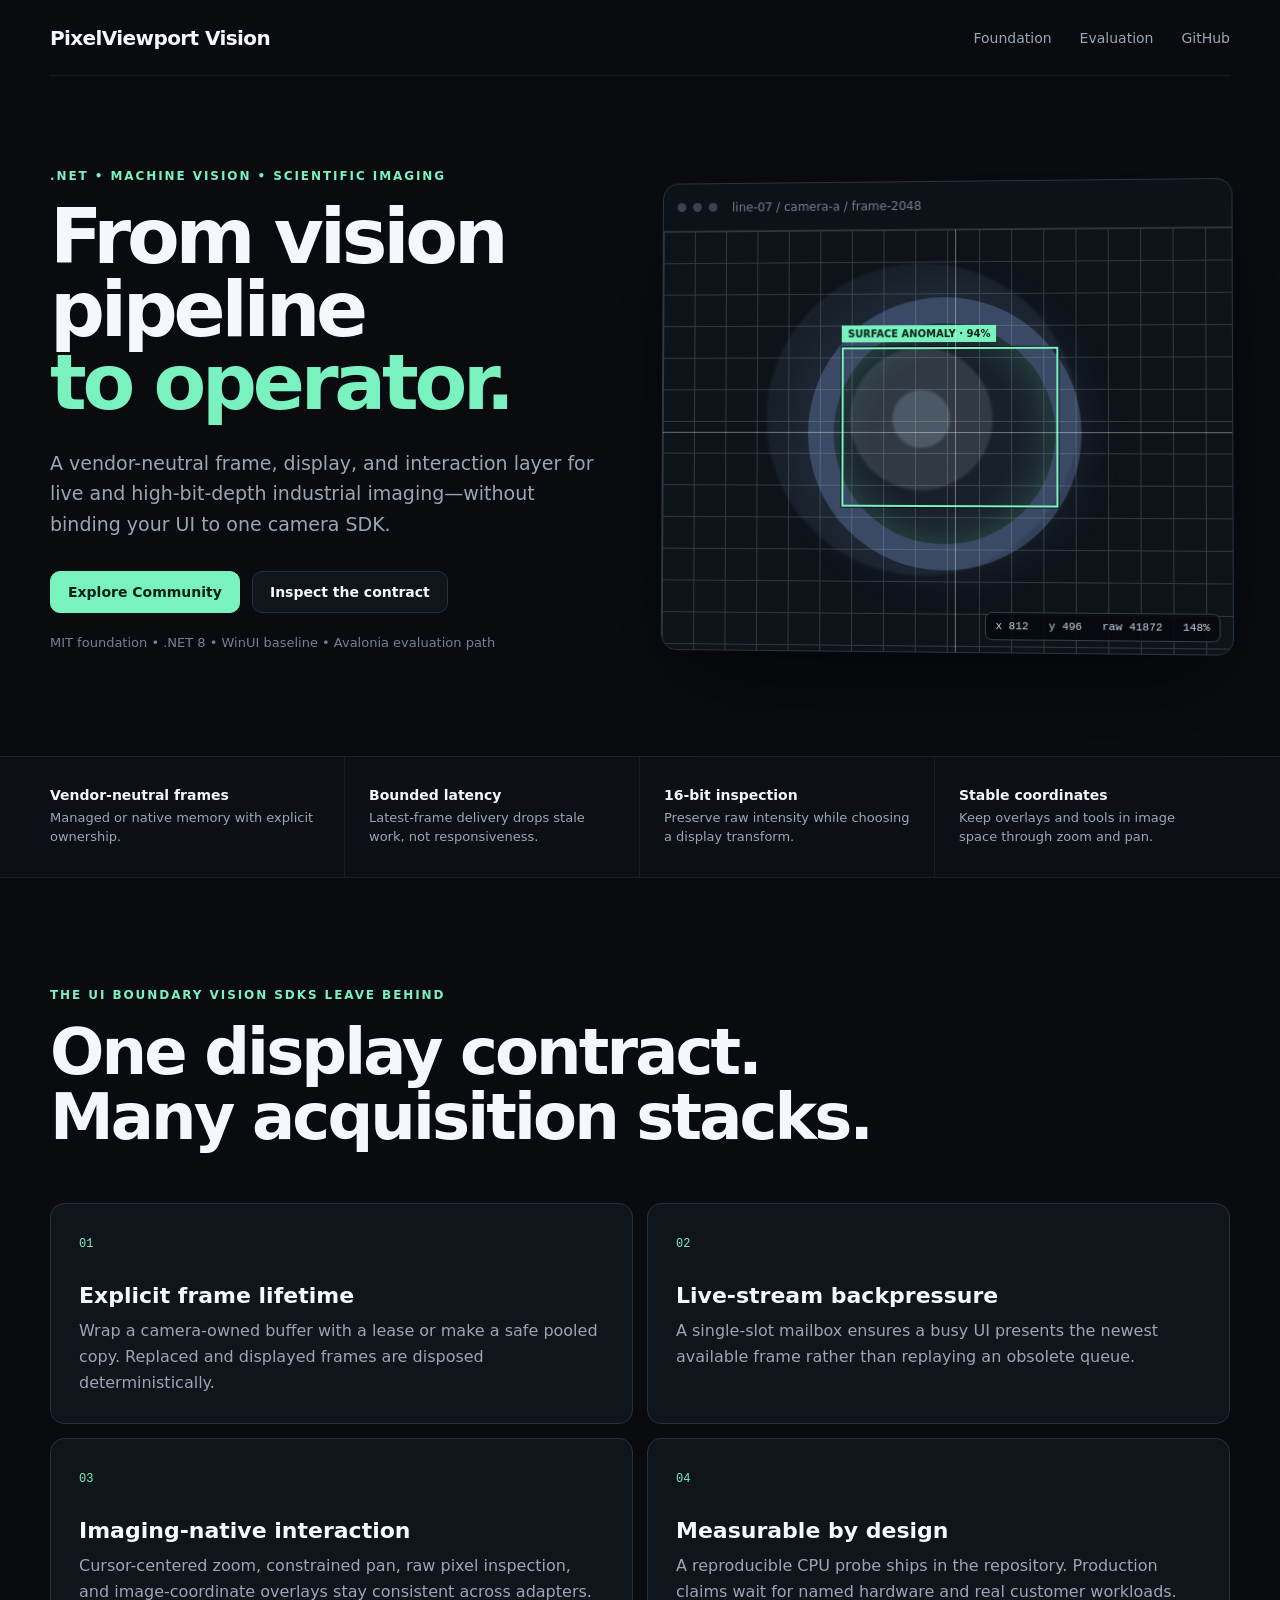
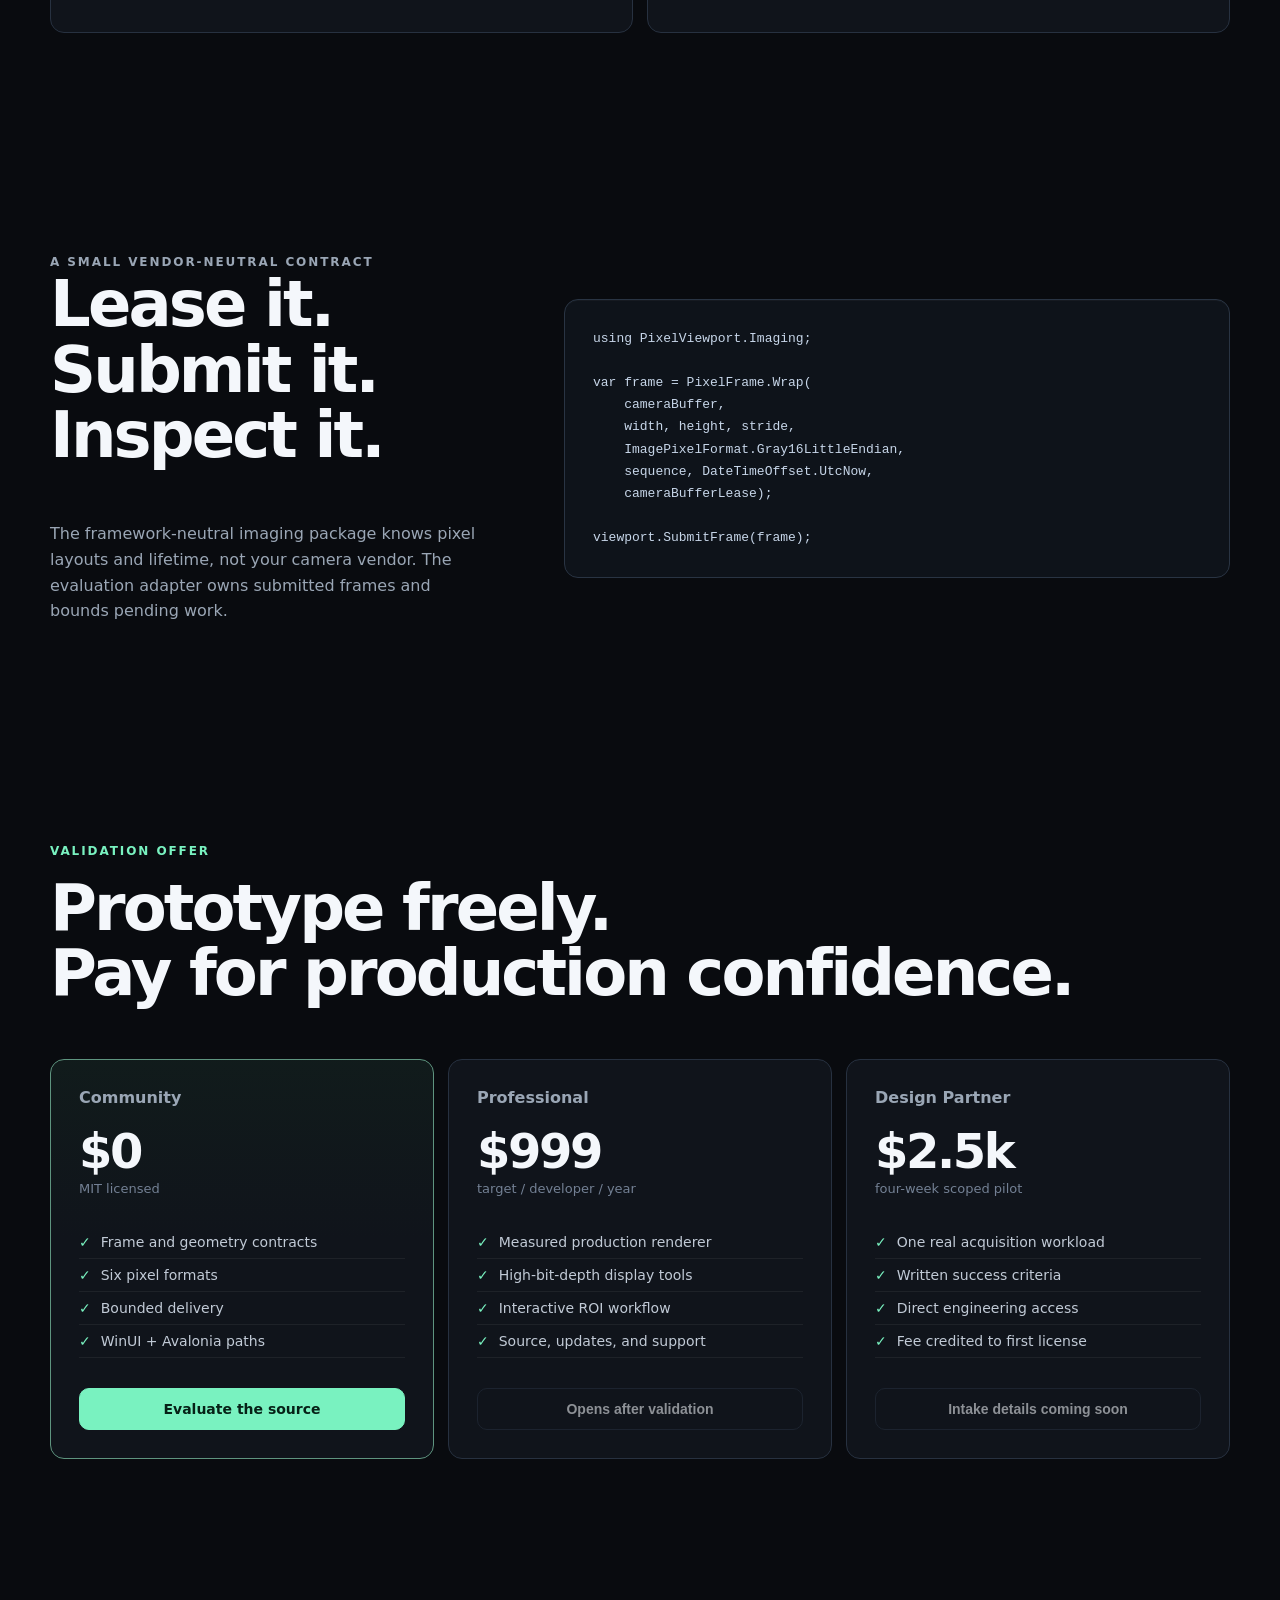
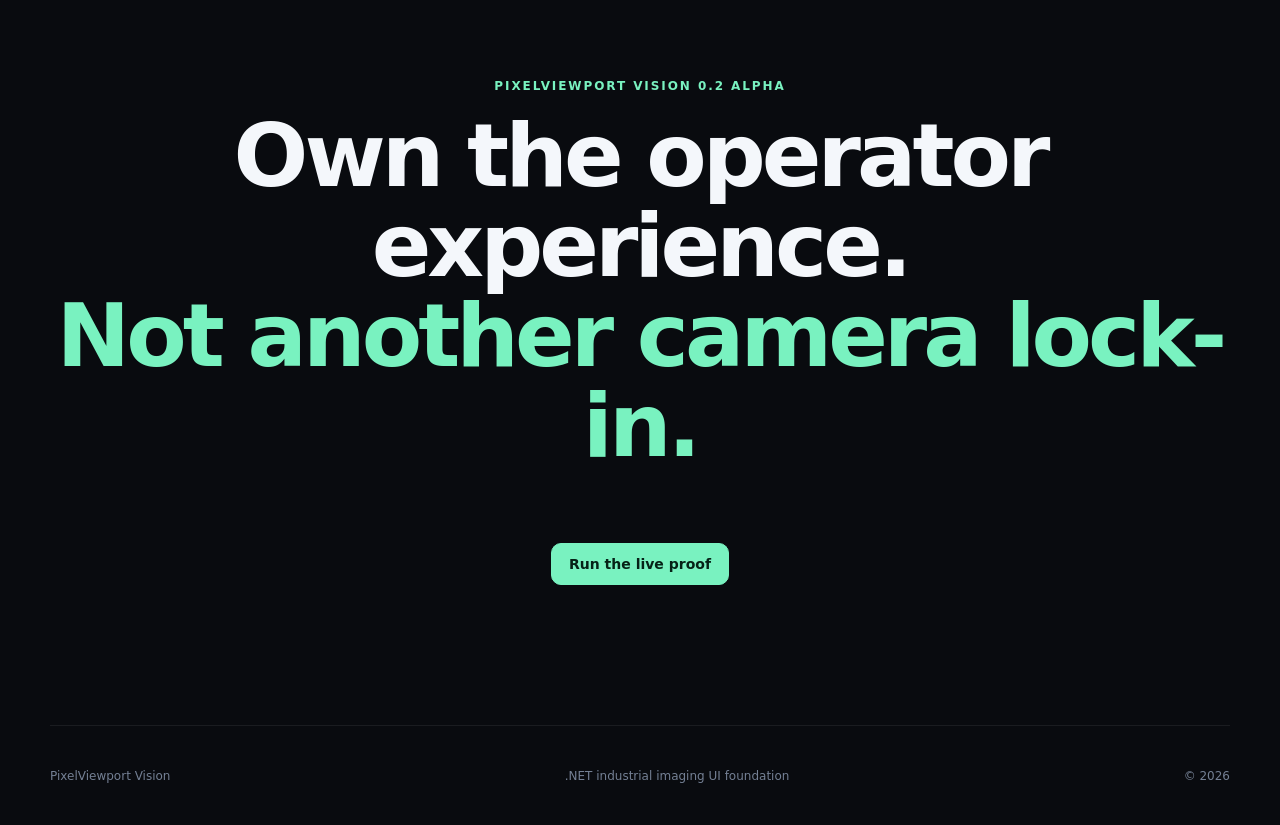
==== site/index.html @ e6a00c12 "Establish PixelViewport Vision alpha foundation" ====
<!doctype html>
<html lang="en">
<head>
  <meta charset="utf-8" />
  <meta name="viewport" content="width=device-width, initial-scale=1" />
  <meta name="description" content="A vendor-neutral .NET display and interaction layer for machine vision and scientific imaging." />
  <title>PixelViewport Vision — from vision pipeline to operator</title>
  <link rel="icon" href="favicon.svg" type="image/svg+xml" />
  <link rel="stylesheet" href="styles.css" />
</head>
<body>
  <header class="nav shell">
    <a class="brand" href="#top" aria-label="PixelViewport home">PixelViewport Vision</a>
    <nav>
      <a href="#features">Foundation</a>
      <a href="#pricing">Evaluation</a>
      <a data-repo-link href="https://github.com/OWNER/PixelViewport">GitHub</a>
    </nav>
  </header>

  <main id="top">
    <section class="hero shell">
      <div class="hero-copy">
        <p class="eyebrow">.NET • MACHINE VISION • SCIENTIFIC IMAGING</p>
        <h1>From vision pipeline<br /><span>to operator.</span></h1>
        <p class="lede">A vendor-neutral frame, display, and interaction layer for live and high-bit-depth industrial imaging—without binding your UI to one camera SDK.</p>
        <div class="actions">
          <a class="button primary" data-repo-link href="https://github.com/OWNER/PixelViewport">Explore Community</a>
          <a class="button secondary" href="#quickstart">Inspect the contract</a>
        </div>
        <p class="compat">MIT foundation • .NET 8 • WinUI baseline • Avalonia evaluation path</p>
      </div>

      <div class="product-window" aria-label="PixelViewport Vision product preview">
        <div class="window-bar"><i></i><i></i><i></i><span>line-07 / camera-a / frame-2048</span></div>
        <div class="viewport-demo">
          <div class="grid-lines"></div>
          <div class="sample-object"></div>
          <div class="roi"><span>SURFACE ANOMALY · 94%</span></div>
          <div class="crosshair horizontal"></div>
          <div class="crosshair vertical"></div>
          <div class="readout">x 812&nbsp;&nbsp; y 496&nbsp;&nbsp; raw 41872&nbsp;&nbsp; 148%</div>
        </div>
      </div>
    </section>

    <section class="proof-strip">
      <div class="shell proof-grid">
        <div><strong>Vendor-neutral frames</strong><span>Managed or native memory with explicit ownership.</span></div>
        <div><strong>Bounded latency</strong><span>Latest-frame delivery drops stale work, not responsiveness.</span></div>
        <div><strong>16-bit inspection</strong><span>Preserve raw intensity while choosing a display transform.</span></div>
        <div><strong>Stable coordinates</strong><span>Keep overlays and tools in image space through zoom and pan.</span></div>
      </div>
    </section>

    <section id="features" class="section shell">
      <div class="section-heading">
        <p class="eyebrow">THE UI BOUNDARY VISION SDKS LEAVE BEHIND</p>
        <h2>One display contract.<br />Many acquisition stacks.</h2>
      </div>
      <div class="cards">
        <article><span>01</span><h3>Explicit frame lifetime</h3><p>Wrap a camera-owned buffer with a lease or make a safe pooled copy. Replaced and displayed frames are disposed deterministically.</p></article>
        <article><span>02</span><h3>Live-stream backpressure</h3><p>A single-slot mailbox ensures a busy UI presents the newest available frame rather than replaying an obsolete queue.</p></article>
        <article><span>03</span><h3>Imaging-native interaction</h3><p>Cursor-centered zoom, constrained pan, raw pixel inspection, and image-coordinate overlays stay consistent across adapters.</p></article>
        <article><span>04</span><h3>Measurable by design</h3><p>A reproducible CPU probe ships in the repository. Production claims wait for named hardware and real customer workloads.</p></article>
      </div>
    </section>

    <section id="quickstart" class="section shell code-section">
      <div>
        <p class="eyebrow">A SMALL VENDOR-NEUTRAL CONTRACT</p>
        <h2>Lease it. Submit it. Inspect it.</h2>
        <p>The framework-neutral imaging package knows pixel layouts and lifetime, not your camera vendor. The evaluation adapter owns submitted frames and bounds pending work.</p>
      </div>
      <pre><code>using PixelViewport.Imaging;

var frame = PixelFrame.Wrap(
    cameraBuffer,
    width, height, stride,
    ImagePixelFormat.Gray16LittleEndian,
    sequence, DateTimeOffset.UtcNow,
    cameraBufferLease);

viewport.SubmitFrame(frame);</code></pre>
    </section>

    <section id="pricing" class="section shell pricing-section">
      <div class="section-heading">
        <p class="eyebrow">VALIDATION OFFER</p>
        <h2>Prototype freely.<br />Pay for production confidence.</h2>
      </div>
      <div class="pricing-grid">
        <article class="price-card featured">
          <p class="plan">Community</p><p class="price">$0</p><p class="term">MIT licensed</p>
          <ul><li>Frame and geometry contracts</li><li>Six pixel formats</li><li>Bounded delivery</li><li>WinUI + Avalonia paths</li></ul>
          <a class="button primary full" data-repo-link href="https://github.com/OWNER/PixelViewport">Evaluate the source</a>
        </article>
        <article class="price-card">
          <p class="plan">Professional</p><p class="price">$999</p><p class="term">target / developer / year</p>
          <ul><li>Measured production renderer</li><li>High-bit-depth display tools</li><li>Interactive ROI workflow</li><li>Source, updates, and support</li></ul>
          <button class="button secondary full" disabled>Opens after validation</button>
        </article>
        <article class="price-card">
          <p class="plan">Design Partner</p><p class="price">$2.5k</p><p class="term">four-week scoped pilot</p>
          <ul><li>One real acquisition workload</li><li>Written success criteria</li><li>Direct engineering access</li><li>Fee credited to first license</li></ul>
          <button class="button secondary full" data-contact disabled>Intake details coming soon</button>
        </article>
      </div>
    </section>

    <section class="section shell final-cta">
      <p class="eyebrow">PIXELVIEWPORT VISION 0.2 ALPHA</p>
      <h2>Own the operator experience.<br /><span>Not another camera lock-in.</span></h2>
      <a class="button primary" data-repo-link href="https://github.com/OWNER/PixelViewport">Run the live proof</a>
    </section>
  </main>

  <footer class="shell footer">
    <span>PixelViewport Vision</span><span>.NET industrial imaging UI foundation</span><span>© 2026</span>
  </footer>

  <script src="app.js"></script>
</body>
</html>
---- site/styles.css ----
:root {
  color-scheme: dark;
  --bg: #090b0f;
  --panel: #10141b;
  --panel-2: #141922;
  --text: #f4f7fb;
  --muted: #9aa6b5;
  --line: #273140;
  --accent: #79f2c0;
  --accent-2: #95b8ff;
  font-family: Inter, ui-sans-serif, system-ui, -apple-system, BlinkMacSystemFont, "Segoe UI", sans-serif;
}

* { box-sizing: border-box; }
html { scroll-behavior: smooth; }
body { margin: 0; background: var(--bg); color: var(--text); }
a { color: inherit; text-decoration: none; }
.shell { width: min(1180px, calc(100% - 40px)); margin-inline: auto; }
.nav { height: 76px; display: flex; align-items: center; justify-content: space-between; border-bottom: 1px solid rgba(255,255,255,.06); }
.brand { font-weight: 760; letter-spacing: -.03em; font-size: 20px; }
.nav nav { display: flex; gap: 28px; color: var(--muted); font-size: 14px; }
.nav a:hover { color: var(--text); }
.hero { min-height: 680px; display: grid; grid-template-columns: 1fr 1.05fr; gap: 64px; align-items: center; padding-block: 76px; }
.eyebrow { color: var(--accent); font-size: 12px; letter-spacing: .16em; font-weight: 750; margin: 0 0 18px; }
h1, h2, h3, p { margin-top: 0; }
h1 { font-size: clamp(52px, 6vw, 84px); line-height: .95; letter-spacing: -.055em; margin-bottom: 28px; }
h1 span, .final-cta h2 span { color: var(--accent); }
.lede { color: var(--muted); font-size: 19px; line-height: 1.6; max-width: 610px; }
.actions { display: flex; gap: 12px; margin-top: 32px; }
.button { border: 1px solid var(--line); border-radius: 10px; padding: 12px 17px; font-weight: 700; font-size: 14px; display: inline-flex; justify-content: center; align-items: center; cursor: pointer; background: transparent; color: var(--text); }
.button.primary { background: var(--accent); color: #062217; border-color: var(--accent); }
.button.secondary { background: var(--panel); }
.button:disabled { cursor: not-allowed; opacity: .55; }
.full { width: 100%; }
.compat { margin-top: 22px; color: #758194; font-size: 13px; }
.product-window { border: 1px solid #2a3442; border-radius: 16px; background: #0d1118; box-shadow: 0 38px 100px rgba(0,0,0,.5); overflow: hidden; transform: perspective(1200px) rotateY(-3deg) rotateX(1deg); }
.window-bar { height: 48px; display: flex; gap: 7px; align-items: center; padding: 0 14px; border-bottom: 1px solid #242d39; color: #728093; font-size: 12px; }
.window-bar i { width: 9px; height: 9px; border-radius: 50%; background: #394352; }
.window-bar span { margin-left: 8px; }
.viewport-demo { aspect-ratio: 1.35; position: relative; overflow: hidden; background: radial-gradient(circle at 46% 45%, #4b5865 0 7%, #303944 8% 18%, #18202a 19% 40%, #0e131a 41%); }
.grid-lines { position:absolute; inset:0; opacity:.16; background-image: linear-gradient(#fff 1px, transparent 1px), linear-gradient(90deg,#fff 1px,transparent 1px); background-size:32px 32px; }
.sample-object { position:absolute; width:48%; aspect-ratio:1; border-radius:50%; left:26%; top:16%; border:26px solid rgba(149,184,255,.28); box-shadow: inset 0 0 42px rgba(121,242,192,.22), 0 0 50px rgba(149,184,255,.1); }
.roi { position:absolute; left:32%; top:28%; width:38%; height:38%; border:2px solid var(--accent); box-shadow:0 0 0 1px rgba(0,0,0,.7); }
.roi span { position:absolute; top:-24px; left:-2px; background:var(--accent); color:#062217; padding:3px 6px; font-size:10px; font-weight:800; }
.crosshair { position:absolute; background:rgba(255,255,255,.38); pointer-events:none; }
.crosshair.horizontal { height:1px; left:0; right:0; top:48%; }
.crosshair.vertical { width:1px; top:0; bottom:0; left:52%; }
.readout { position:absolute; right:12px; bottom:12px; background:rgba(4,8,13,.82); border:1px solid #34404e; border-radius:7px; padding:7px 9px; font: 11px ui-monospace, SFMono-Regular, Menlo, monospace; color:#cdd7e5; }
.proof-strip { border-block: 1px solid rgba(255,255,255,.07); background:#0c1016; }
.proof-grid { display:grid; grid-template-columns:repeat(4,1fr); }
.proof-grid div { padding:30px 24px; border-right:1px solid rgba(255,255,255,.06); }
.proof-grid div:first-child { padding-left:0; }
.proof-grid div:last-child { border-right:0; }
.proof-grid strong, .proof-grid span { display:block; }
.proof-grid strong { font-size:14px; margin-bottom:6px; }
.proof-grid span { color:var(--muted); font-size:13px; line-height:1.45; }
.section { padding-block: 110px; }
.section-heading { margin-bottom:46px; }
h2 { font-size:clamp(40px,5vw,64px); letter-spacing:-.045em; line-height:1.02; }
.cards { display:grid; grid-template-columns:repeat(2,1fr); gap:14px; }
.cards article, .price-card { background:var(--panel); border:1px solid var(--line); border-radius:14px; padding:28px; }
.cards article span { color:var(--accent); font:12px ui-monospace,monospace; }
.cards h3 { margin:32px 0 10px; font-size:22px; }
.cards p, .code-section p { color:var(--muted); line-height:1.6; margin-bottom:0; }
.code-section { display:grid; grid-template-columns:.8fr 1.2fr; gap:70px; align-items:center; }
pre { margin:0; background:#0e131a; border:1px solid #293443; border-radius:14px; padding:28px; overflow:auto; box-shadow:inset 0 1px rgba(255,255,255,.03); }
code { font:13px/1.7 ui-monospace,SFMono-Regular,Menlo,monospace; color:#c7d6e9; }
.pricing-grid { display:grid; grid-template-columns:repeat(3,1fr); gap:14px; }
.price-card.featured { border-color:#5e947f; background:linear-gradient(180deg,rgba(121,242,192,.07),var(--panel) 45%); }
.plan { color:var(--muted); font-weight:700; }
.price { font-size:48px; letter-spacing:-.05em; margin-bottom:2px; font-weight:800; }
.term { color:#738094; font-size:13px; }
ul { list-style:none; padding:0; margin:30px 0; color:#c1cad6; font-size:14px; }
li { padding:8px 0; border-bottom:1px solid rgba(255,255,255,.06); }
li::before { content:"✓"; color:var(--accent); margin-right:10px; }
.final-cta { text-align:center; padding-bottom:140px; }
.final-cta h2 { font-size:clamp(48px,7vw,88px); }
.footer { min-height:100px; border-top:1px solid rgba(255,255,255,.07); display:flex; justify-content:space-between; align-items:center; color:#748094; font-size:12px; }
@media (max-width: 850px) {
  .hero, .code-section { grid-template-columns:1fr; }
  .hero { gap:36px; }
  .product-window { transform:none; }
  .proof-grid { grid-template-columns:1fr 1fr; }
  .pricing-grid { grid-template-columns:1fr; }
  .nav nav a:not(:last-child) { display:none; }
}
@media (max-width: 560px) {
  .shell { width:min(100% - 24px,1180px); }
  .cards, .proof-grid { grid-template-columns:1fr; }
  .proof-grid div { border-right:0; border-bottom:1px solid rgba(255,255,255,.06); padding-left:0; }
  .actions { flex-direction:column; align-items:stretch; }
  .footer { align-items:flex-start; padding-block:28px; gap:10px; flex-direction:column; }
}
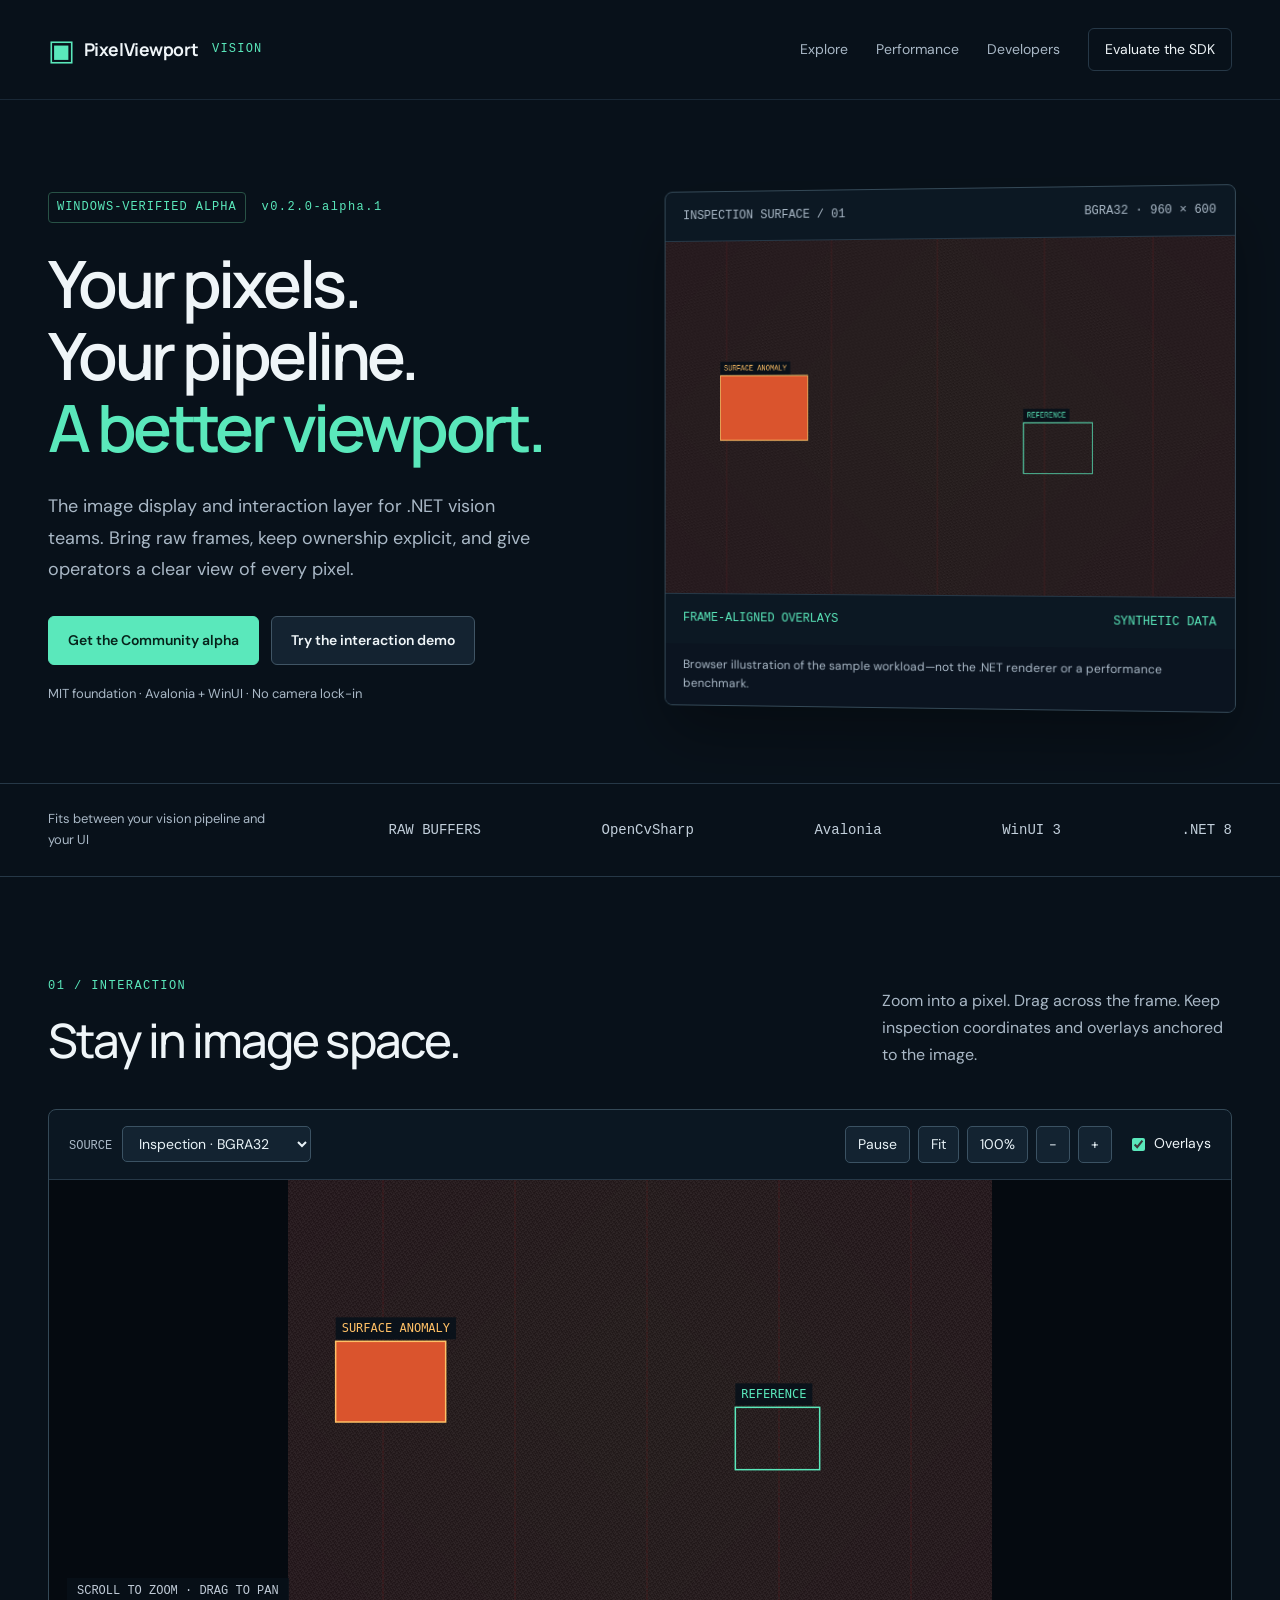
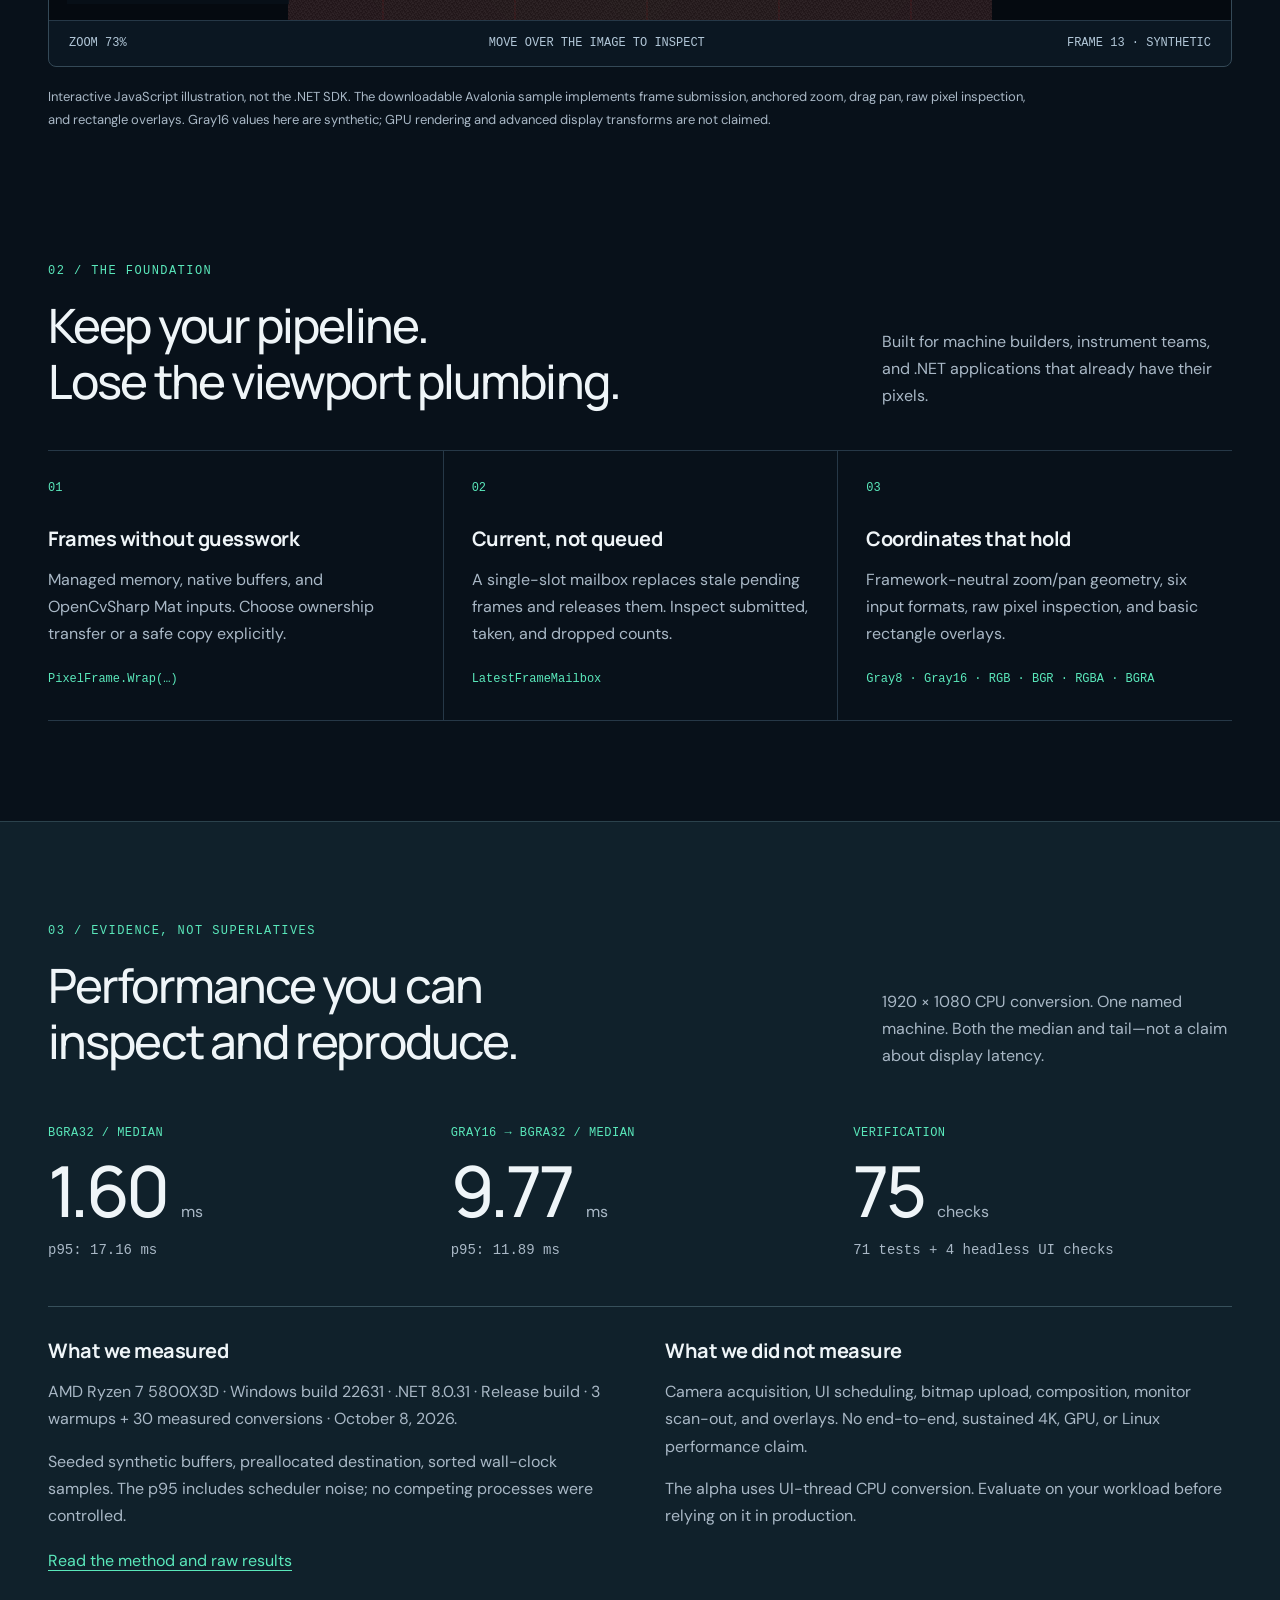
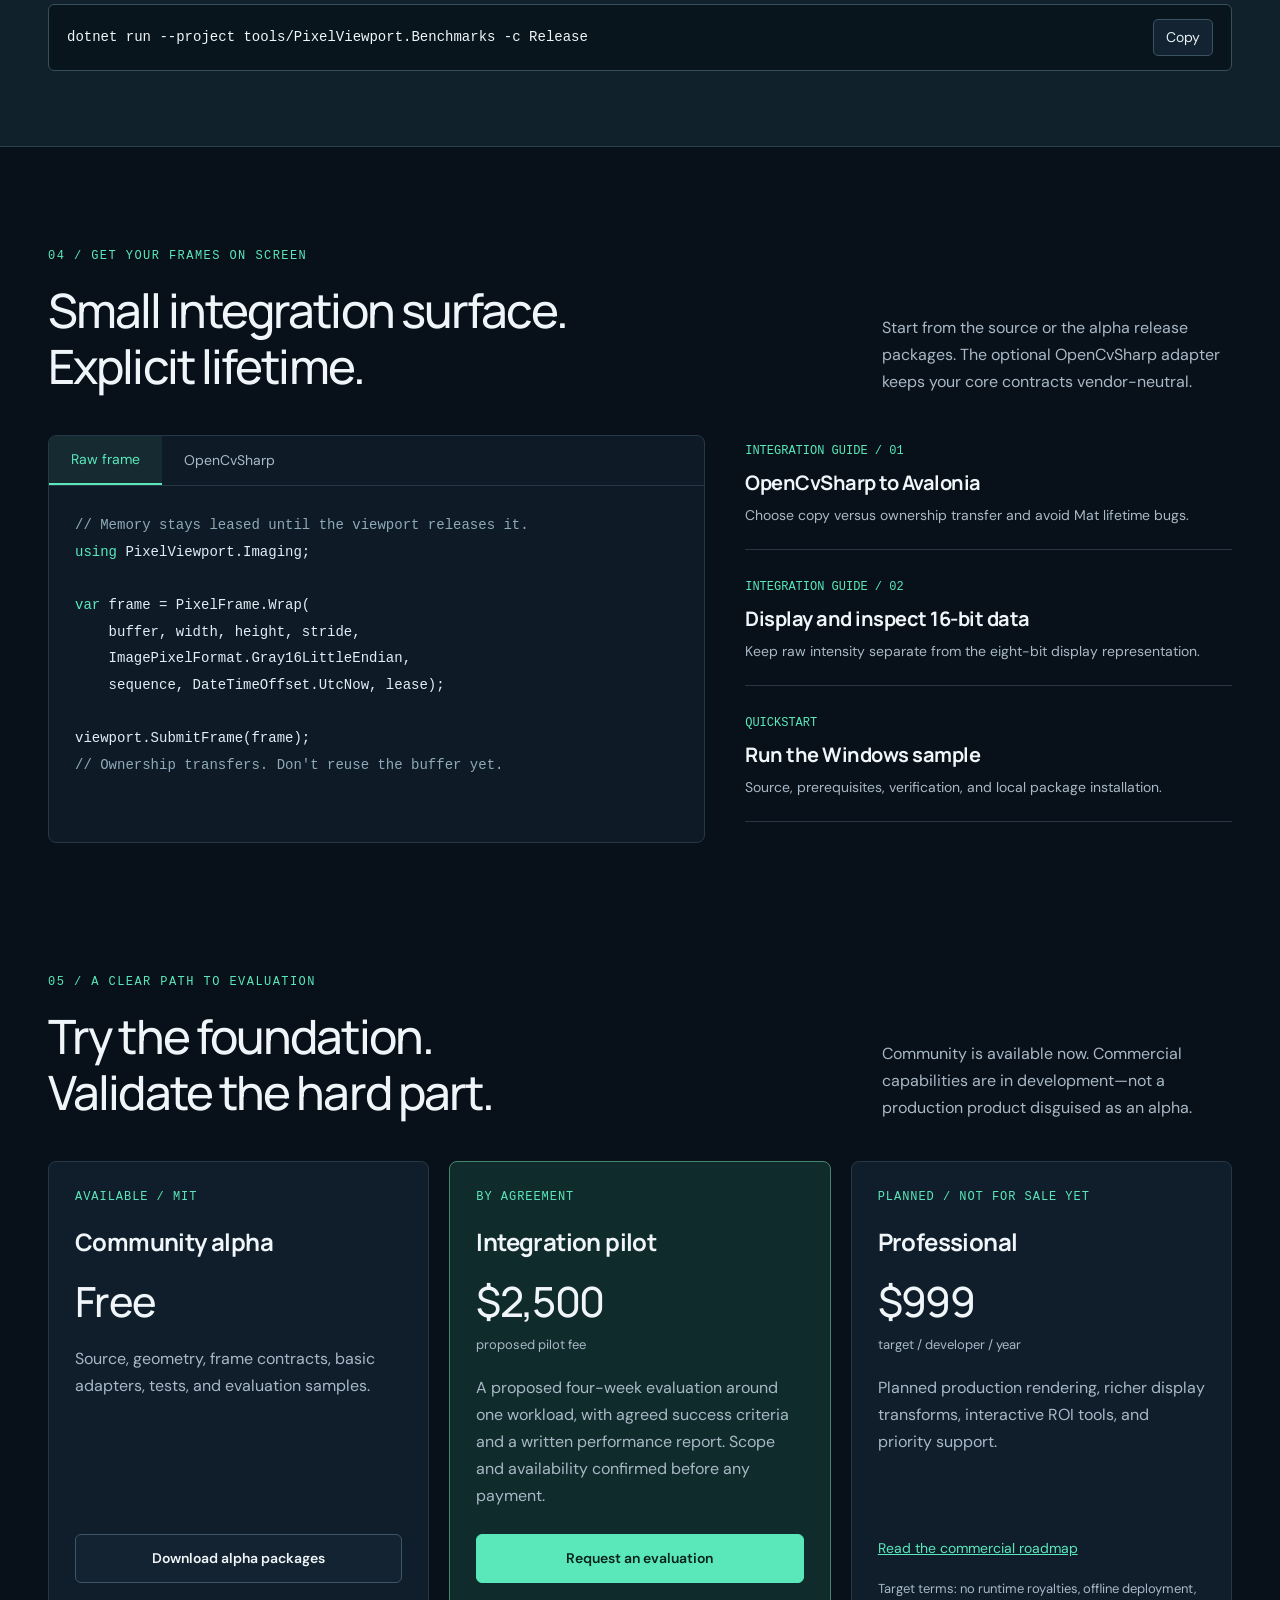
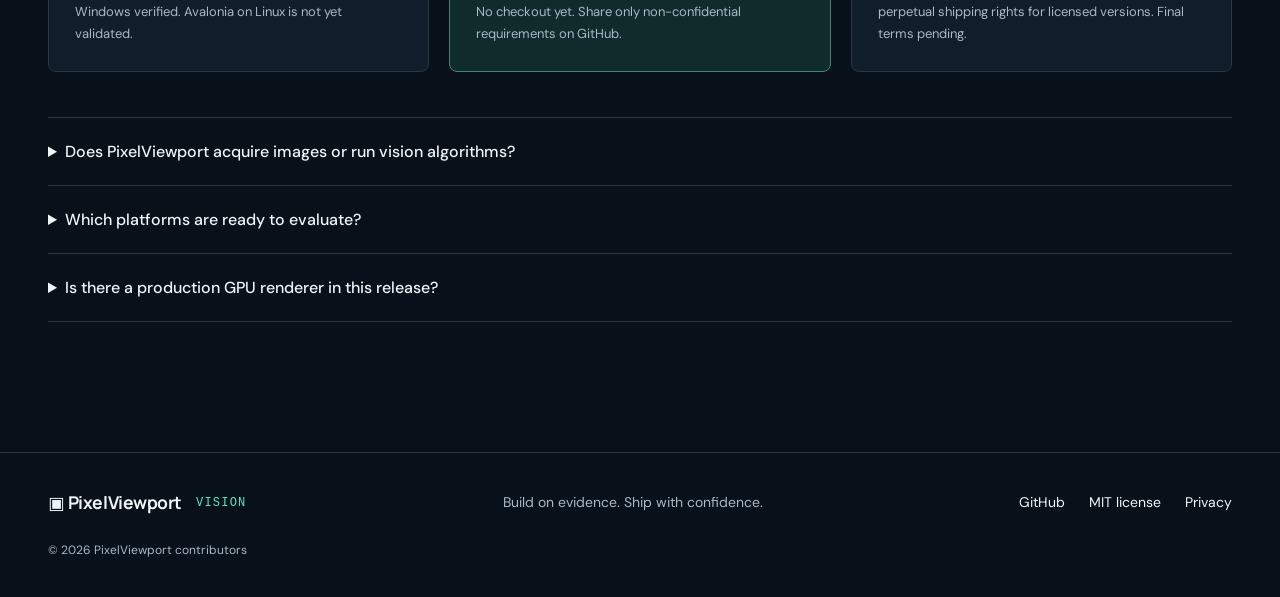
==== commit fb5c927c: "Prepare public alpha launch and evidence-led product site" ====
--- a/site/index.html
+++ b/site/index.html
@@ -1,124 +1,32 @@
 <!doctype html>
-<html lang="en">
-<head>
-  <meta charset="utf-8" />
-  <meta name="viewport" content="width=device-width, initial-scale=1" />
-  <meta name="description" content="A vendor-neutral .NET display and interaction layer for machine vision and scientific imaging." />
-  <title>PixelViewport Vision — from vision pipeline to operator</title>
-  <link rel="icon" href="favicon.svg" type="image/svg+xml" />
-  <link rel="stylesheet" href="styles.css" />
-</head>
+<html lang="en"><head><meta charset="utf-8"><meta name="viewport" content="width=device-width, initial-scale=1"><title>PixelViewport Vision — Pixels to operator-ready interfaces</title><meta name="description" content="A vendor-neutral .NET imaging SDK. Explore the Windows-verified alpha, raw frame integration, pixel inspection, and reproducible performance evidence."><link rel="canonical" href="https://pixelviewport-vision.glassyloach1.chatgpt.site/"><link rel="icon" type="image/svg+xml" href="data:image/svg+xml,%3Csvg xmlns='http://www.w3.org/2000/svg' viewBox='0 0 32 32'%3E%3Crect width='32' height='32' rx='7' fill='%230a1420'/%3E%3Cpath d='M7 13V7h6M19 7h6v6M25 19v6h-6M13 25H7v-6' fill='none' stroke='%235ae8bb' stroke-width='3'/%3E%3Crect x='13' y='13' width='6' height='6' fill='%235ae8bb'/%3E%3C/svg%3E"><link rel="stylesheet" href="styles.css"><script type="module" src="app.js"></script></head>
 <body>
-  <header class="nav shell">
-    <a class="brand" href="#top" aria-label="PixelViewport home">PixelViewport Vision</a>
-    <nav>
-      <a href="#features">Foundation</a>
-      <a href="#pricing">Evaluation</a>
-      <a data-repo-link href="https://github.com/OWNER/PixelViewport">GitHub</a>
-    </nav>
-  </header>
+<a class="skip" href="#main">Skip to content</a>
+<header class="header"><a class="brand" href="#"><span class="brand-mark" aria-hidden="true">▣</span> PixelViewport<span class="brand-vision">VISION</span></a><nav aria-label="Main navigation"><a href="#playground">Explore</a><a href="#performance">Performance</a><a href="#developers">Developers</a><a href="#evaluation" class="nav-cta">Evaluate the SDK</a></nav></header>
+<main id="main">
+<section class="hero wrap"><div class="hero-copy"><div class="eyebrow"><span class="label">WINDOWS-VERIFIED ALPHA</span><span class="mono">v0.2.0-alpha.1</span></div><h1>Your pixels.<br>Your pipeline.<br><em>A better viewport.</em></h1><p class="lede">The image display and interaction layer for .NET vision teams. Bring raw frames, keep ownership explicit, and give operators a clear view of every pixel.</p><div class="actions"><a class="button primary" href="https://github.com/TheEdster3/PixelViewport">Get the Community alpha</a><a class="button secondary" href="#playground">Try the interaction demo</a></div><p class="fine">MIT foundation · Avalonia + WinUI · No camera lock-in</p></div><div class="hero-instrument"><div class="instrument-top"><span>INSPECTION SURFACE / 01</span><span class="mono">BGRA32 · 960 × 600</span></div><canvas id="hero-canvas" width="960" height="600" aria-label="Animated synthetic inspection pattern with sample rectangle overlays"></canvas><div class="instrument-bottom"><span>FRAME-ALIGNED OVERLAYS</span><span class="mono">SYNTHETIC DATA</span></div><p class="demo-disclaimer">Browser illustration of the sample workload—not the .NET renderer or a performance benchmark.</p></div></section>
+<div class="compatibility wrap"><span>Fits between your vision pipeline and your UI</span><strong>RAW BUFFERS</strong><strong>OpenCvSharp</strong><strong>Avalonia</strong><strong>WinUI 3</strong><strong>.NET 8</strong></div>
+<section id="playground" class="section wrap"><div class="section-heading"><div><div class="eyebrow">01 / INTERACTION</div><h2>Stay in image space.</h2></div><p>Zoom into a pixel. Drag across the frame. Keep inspection coordinates and overlays anchored to the image.</p></div><div class="playground"><div class="toolbar"><div><span class="toolbar-label">SOURCE</span><select id="source" aria-label="Synthetic image source"><option value="inspection">Inspection · BGRA32</option><option value="gray16">Intensity field · Gray16</option></select></div><div class="tool-actions"><button id="pause" type="button" aria-pressed="false">Pause</button><button id="fit" type="button">Fit</button><button id="actual" type="button">100%</button><button id="minus" type="button" aria-label="Zoom out">−</button><button id="plus" type="button" aria-label="Zoom in">+</button><label class="check"><input id="overlays" type="checkbox" checked>Overlays</label></div></div><div class="canvas-shell"><canvas id="demo-canvas" tabindex="0" aria-label="Interactive synthetic viewport. Use plus and minus to zoom, arrow keys to pan, and F to fit."></canvas><span class="canvas-guide">SCROLL TO ZOOM · DRAG TO PAN</span></div><div class="readouts"><span id="zoom-readout">ZOOM —</span><span id="pixel-readout">MOVE OVER THE IMAGE TO INSPECT</span><span id="frame-readout">FRAME 0</span></div></div><p class="caption">Interactive JavaScript illustration, not the .NET SDK. The downloadable Avalonia sample implements frame submission, anchored zoom, drag pan, raw pixel inspection, and rectangle overlays. Gray16 values here are synthetic; GPU rendering and advanced display transforms are not claimed.</p></section>
+<section class="section wrap"><div class="section-heading"><div><div class="eyebrow">02 / THE FOUNDATION</div><h2>Keep your pipeline.<br>Lose the viewport plumbing.</h2></div><p>Built for machine builders, instrument teams, and .NET applications that already have their pixels.</p></div><div class="feature-grid"><article><span class="feature-number">01</span><h3>Frames without guesswork</h3><p>Managed memory, native buffers, and OpenCvSharp Mat inputs. Choose ownership transfer or a safe copy explicitly.</p><code>PixelFrame.Wrap(…)</code></article><article><span class="feature-number">02</span><h3>Current, not queued</h3><p>A single-slot mailbox replaces stale pending frames and releases them. Inspect submitted, taken, and dropped counts.</p><code>LatestFrameMailbox</code></article><article><span class="feature-number">03</span><h3>Coordinates that hold</h3><p>Framework-neutral zoom/pan geometry, six input formats, raw pixel inspection, and basic rectangle overlays.</p><code>Gray8 · Gray16 · RGB · BGR · RGBA · BGRA</code></article></div></section>
+<section id="performance" class="section performance"><div class="wrap"><div class="section-heading"><div><div class="eyebrow">03 / EVIDENCE, NOT SUPERLATIVES</div><h2>Performance you can<br>inspect and reproduce.</h2></div><p>1920 × 1080 CPU conversion. One named machine. Both the median and tail—not a claim about display latency.</p></div><div class="metrics"><article><span class="metric-label">BGRA32 / MEDIAN</span><strong>1.60<span>ms</span></strong><p>p95: 17.16 ms</p></article><article><span class="metric-label">GRAY16 → BGRA32 / MEDIAN</span><strong>9.77<span>ms</span></strong><p>p95: 11.89 ms</p></article><article><span class="metric-label">VERIFICATION</span><strong>75<span>checks</span></strong><p>71 tests + 4 headless UI checks</p></article></div><div class="benchmark-details"><div><h3>What we measured</h3><p>AMD Ryzen 7 5800X3D · Windows build 22631 · .NET 8.0.31 · Release build · 3 warmups + 30 measured conversions · October 8, 2026.</p><p>Seeded synthetic buffers, preallocated destination, sorted wall-clock samples. The p95 includes scheduler noise; no competing processes were controlled.</p><a href="https://github.com/TheEdster3/PixelViewport/blob/main/docs/performance.md">Read the method and raw results</a></div><div><h3>What we did not measure</h3><p>Camera acquisition, UI scheduling, bitmap upload, composition, monitor scan-out, and overlays. No end-to-end, sustained 4K, GPU, or Linux performance claim.</p><p>The alpha uses UI-thread CPU conversion. Evaluate on your workload before relying on it in production.</p></div></div><div class="command"><code>dotnet run --project tools/PixelViewport.Benchmarks -c Release</code><button type="button" data-copy="dotnet run --project tools/PixelViewport.Benchmarks -c Release">Copy</button></div></div></section>
+<section id="developers" class="section wrap"><div class="section-heading"><div><div class="eyebrow">04 / GET YOUR FRAMES ON SCREEN</div><h2>Small integration surface.<br>Explicit lifetime.</h2></div><p>Start from the source or the alpha release packages. The optional OpenCvSharp adapter keeps your core contracts vendor-neutral.</p></div><div class="developer-grid"><div class="code-panel"><div class="code-tabs" role="tablist" aria-label="Integration examples"><button id="tab-raw" role="tab" aria-selected="true" aria-controls="code-raw">Raw frame</button><button id="tab-opencv" role="tab" aria-selected="false" aria-controls="code-opencv" tabindex="-1">OpenCvSharp</button></div><pre id="code-raw" role="tabpanel" aria-labelledby="tab-raw"><code><span class="syntax-comment">// Memory stays leased until the viewport releases it.</span>
+<span class="syntax-keyword">using</span> PixelViewport.Imaging;
 
-  <main id="top">
-    <section class="hero shell">
-      <div class="hero-copy">
-        <p class="eyebrow">.NET • MACHINE VISION • SCIENTIFIC IMAGING</p>
-        <h1>From vision pipeline<br /><span>to operator.</span></h1>
-        <p class="lede">A vendor-neutral frame, display, and interaction layer for live and high-bit-depth industrial imaging—without binding your UI to one camera SDK.</p>
-        <div class="actions">
-          <a class="button primary" data-repo-link href="https://github.com/OWNER/PixelViewport">Explore Community</a>
-          <a class="button secondary" href="#quickstart">Inspect the contract</a>
-        </div>
-        <p class="compat">MIT foundation • .NET 8 • WinUI baseline • Avalonia evaluation path</p>
-      </div>
+<span class="syntax-keyword">var</span> frame = PixelFrame.Wrap(
+    buffer, width, height, stride,
+    ImagePixelFormat.Gray16LittleEndian,
+    sequence, DateTimeOffset.UtcNow, lease);
 
-      <div class="product-window" aria-label="PixelViewport Vision product preview">
-        <div class="window-bar"><i></i><i></i><i></i><span>line-07 / camera-a / frame-2048</span></div>
-        <div class="viewport-demo">
-          <div class="grid-lines"></div>
-          <div class="sample-object"></div>
-          <div class="roi"><span>SURFACE ANOMALY · 94%</span></div>
-          <div class="crosshair horizontal"></div>
-          <div class="crosshair vertical"></div>
-          <div class="readout">x 812&nbsp;&nbsp; y 496&nbsp;&nbsp; raw 41872&nbsp;&nbsp; 148%</div>
-        </div>
-      </div>
-    </section>
+viewport.SubmitFrame(frame);
+<span class="syntax-comment">// Ownership transfers. Don't reuse the buffer yet.</span></code></pre><pre id="code-opencv" role="tabpanel" aria-labelledby="tab-opencv" hidden><code><span class="syntax-keyword">using</span> PixelViewport.OpenCvSharp;
 
-    <section class="proof-strip">
-      <div class="shell proof-grid">
-        <div><strong>Vendor-neutral frames</strong><span>Managed or native memory with explicit ownership.</span></div>
-        <div><strong>Bounded latency</strong><span>Latest-frame delivery drops stale work, not responsiveness.</span></div>
-        <div><strong>16-bit inspection</strong><span>Preserve raw intensity while choosing a display transform.</span></div>
-        <div><strong>Stable coordinates</strong><span>Keep overlays and tools in image space through zoom and pan.</span></div>
-      </div>
-    </section>
+Mat result = AcquireOrProcessFrame();
+viewport.SubmitFrame(
+    MatFrameAdapter.TakeOwnership(result));
 
-    <section id="features" class="section shell">
-      <div class="section-heading">
-        <p class="eyebrow">THE UI BOUNDARY VISION SDKS LEAVE BEHIND</p>
-        <h2>One display contract.<br />Many acquisition stacks.</h2>
-      </div>
-      <div class="cards">
-        <article><span>01</span><h3>Explicit frame lifetime</h3><p>Wrap a camera-owned buffer with a lease or make a safe pooled copy. Replaced and displayed frames are disposed deterministically.</p></article>
-        <article><span>02</span><h3>Live-stream backpressure</h3><p>A single-slot mailbox ensures a busy UI presents the newest available frame rather than replaying an obsolete queue.</p></article>
-        <article><span>03</span><h3>Imaging-native interaction</h3><p>Cursor-centered zoom, constrained pan, raw pixel inspection, and image-coordinate overlays stay consistent across adapters.</p></article>
-        <article><span>04</span><h3>Measurable by design</h3><p>A reproducible CPU probe ships in the repository. Production claims wait for named hardware and real customer workloads.</p></article>
-      </div>
-    </section>
-
-    <section id="quickstart" class="section shell code-section">
-      <div>
-        <p class="eyebrow">A SMALL VENDOR-NEUTRAL CONTRACT</p>
-        <h2>Lease it. Submit it. Inspect it.</h2>
-        <p>The framework-neutral imaging package knows pixel layouts and lifetime, not your camera vendor. The evaluation adapter owns submitted frames and bounds pending work.</p>
-      </div>
-      <pre><code>using PixelViewport.Imaging;
-
-var frame = PixelFrame.Wrap(
-    cameraBuffer,
-    width, height, stride,
-    ImagePixelFormat.Gray16LittleEndian,
-    sequence, DateTimeOffset.UtcNow,
-    cameraBufferLease);
-
-viewport.SubmitFrame(frame);</code></pre>
-    </section>
-
-    <section id="pricing" class="section shell pricing-section">
-      <div class="section-heading">
-        <p class="eyebrow">VALIDATION OFFER</p>
-        <h2>Prototype freely.<br />Pay for production confidence.</h2>
-      </div>
-      <div class="pricing-grid">
-        <article class="price-card featured">
-          <p class="plan">Community</p><p class="price">$0</p><p class="term">MIT licensed</p>
-          <ul><li>Frame and geometry contracts</li><li>Six pixel formats</li><li>Bounded delivery</li><li>WinUI + Avalonia paths</li></ul>
-          <a class="button primary full" data-repo-link href="https://github.com/OWNER/PixelViewport">Evaluate the source</a>
-        </article>
-        <article class="price-card">
-          <p class="plan">Professional</p><p class="price">$999</p><p class="term">target / developer / year</p>
-          <ul><li>Measured production renderer</li><li>High-bit-depth display tools</li><li>Interactive ROI workflow</li><li>Source, updates, and support</li></ul>
-          <button class="button secondary full" disabled>Opens after validation</button>
-        </article>
-        <article class="price-card">
-          <p class="plan">Design Partner</p><p class="price">$2.5k</p><p class="term">four-week scoped pilot</p>
-          <ul><li>One real acquisition workload</li><li>Written success criteria</li><li>Direct engineering access</li><li>Fee credited to first license</li></ul>
-          <button class="button secondary full" data-contact disabled>Intake details coming soon</button>
-        </article>
-      </div>
-    </section>
-
-    <section class="section shell final-cta">
-      <p class="eyebrow">PIXELVIEWPORT VISION 0.2 ALPHA</p>
-      <h2>Own the operator experience.<br /><span>Not another camera lock-in.</span></h2>
-      <a class="button primary" data-repo-link href="https://github.com/OWNER/PixelViewport">Run the live proof</a>
-    </section>
-  </main>
-
-  <footer class="shell footer">
-    <span>PixelViewport Vision</span><span>.NET industrial imaging UI foundation</span><span>© 2026</span>
-  </footer>
-
-  <script src="app.js"></script>
-</body>
-</html>
+<span class="syntax-comment">// The viewport now owns and eventually disposes Mat.
+// Use Copy(result) if the caller needs to retain it.
+// Your application supplies the native OpenCV runtime.</span></code></pre></div><div class="guides"><a href="opencv.html"><span class="guide-type">INTEGRATION GUIDE / 01</span><h3>OpenCvSharp to Avalonia</h3><p>Choose copy versus ownership transfer and avoid Mat lifetime bugs.</p></a><a href="gray16.html"><span class="guide-type">INTEGRATION GUIDE / 02</span><h3>Display and inspect 16-bit data</h3><p>Keep raw intensity separate from the eight-bit display representation.</p></a><a href="https://github.com/TheEdster3/PixelViewport/blob/main/docs/quickstart.md"><span class="guide-type">QUICKSTART</span><h3>Run the Windows sample</h3><p>Source, prerequisites, verification, and local package installation.</p></a></div></div></section>
+<section id="evaluation" class="section wrap"><div class="section-heading"><div><div class="eyebrow">05 / A CLEAR PATH TO EVALUATION</div><h2>Try the foundation.<br>Validate the hard part.</h2></div><p>Community is available now. Commercial capabilities are in development—not a production product disguised as an alpha.</p></div><div class="offer-grid"><article class="offer"><span class="label">AVAILABLE / MIT</span><h3>Community alpha</h3><div class="price">Free</div><p>Source, geometry, frame contracts, basic adapters, tests, and evaluation samples.</p><a class="button secondary" href="https://github.com/TheEdster3/PixelViewport/releases">Download alpha packages</a><p class="fine">Windows verified. Avalonia on Linux is not yet validated.</p></article><article class="offer featured"><span class="label">BY AGREEMENT</span><h3>Integration pilot</h3><div class="price">$2,500<span>proposed pilot fee</span></div><p>A proposed four-week evaluation around one workload, with agreed success criteria and a written performance report. Scope and availability confirmed before any payment.</p><a class="button primary" href="https://github.com/TheEdster3/PixelViewport/issues/new?template=evaluation.yml">Request an evaluation</a><p class="fine">No checkout yet. Share only non-confidential requirements on GitHub.</p></article><article class="offer"><span class="label">PLANNED / NOT FOR SALE YET</span><h3>Professional</h3><div class="price">$999<span>target / developer / year</span></div><p>Planned production rendering, richer display transforms, interactive ROI tools, and priority support.</p><a class="text-link" href="https://github.com/TheEdster3/PixelViewport/blob/main/docs/product.md">Read the commercial roadmap</a><p class="fine">Target terms: no runtime royalties, offline deployment, perpetual shipping rights for licensed versions. Final terms pending.</p></article></div><details class="faq"><summary>Does PixelViewport acquire images or run vision algorithms?</summary><p>No. It sits between your existing camera or vision pipeline and the application UI. Keep your acquisition SDK, processing library, and hardware choices.</p></details><details class="faq"><summary>Which platforms are ready to evaluate?</summary><p>The current solution builds and its samples launch on Windows. Avalonia is the cross-platform adapter, but Linux and embedded hardware have not been validated. WPF is a future adapter, not part of this alpha.</p></details><details class="faq"><summary>Is there a production GPU renderer in this release?</summary><p>No. The current Avalonia path performs CPU conversion on the UI thread and presents a WriteableBitmap. Production GPU/zero-copy rendering is commercial roadmap work.</p></details></section>
+</main><footer class="footer wrap"><a class="brand" href="#">▣ PixelViewport <span class="brand-vision">VISION</span></a><p>Build on evidence. Ship with confidence.</p><div><a href="https://github.com/TheEdster3/PixelViewport">GitHub</a><a href="https://github.com/TheEdster3/PixelViewport/blob/main/LICENSE">MIT license</a><a href="privacy.html">Privacy</a></div><small>© 2026 PixelViewport contributors</small></footer><div id="copy-status" class="sr-only" role="status" aria-live="polite"></div>
+</body></html>
--- a/site/styles.css
+++ b/site/styles.css
@@ -1,93 +1,2 @@
-:root {
-  color-scheme: dark;
-  --bg: #090b0f;
-  --panel: #10141b;
-  --panel-2: #141922;
-  --text: #f4f7fb;
-  --muted: #9aa6b5;
-  --line: #273140;
-  --accent: #79f2c0;
-  --accent-2: #95b8ff;
-  font-family: Inter, ui-sans-serif, system-ui, -apple-system, BlinkMacSystemFont, "Segoe UI", sans-serif;
-}
-
-* { box-sizing: border-box; }
-html { scroll-behavior: smooth; }
-body { margin: 0; background: var(--bg); color: var(--text); }
-a { color: inherit; text-decoration: none; }
-.shell { width: min(1180px, calc(100% - 40px)); margin-inline: auto; }
-.nav { height: 76px; display: flex; align-items: center; justify-content: space-between; border-bottom: 1px solid rgba(255,255,255,.06); }
-.brand { font-weight: 760; letter-spacing: -.03em; font-size: 20px; }
-.nav nav { display: flex; gap: 28px; color: var(--muted); font-size: 14px; }
-.nav a:hover { color: var(--text); }
-.hero { min-height: 680px; display: grid; grid-template-columns: 1fr 1.05fr; gap: 64px; align-items: center; padding-block: 76px; }
-.eyebrow { color: var(--accent); font-size: 12px; letter-spacing: .16em; font-weight: 750; margin: 0 0 18px; }
-h1, h2, h3, p { margin-top: 0; }
-h1 { font-size: clamp(52px, 6vw, 84px); line-height: .95; letter-spacing: -.055em; margin-bottom: 28px; }
-h1 span, .final-cta h2 span { color: var(--accent); }
-.lede { color: var(--muted); font-size: 19px; line-height: 1.6; max-width: 610px; }
-.actions { display: flex; gap: 12px; margin-top: 32px; }
-.button { border: 1px solid var(--line); border-radius: 10px; padding: 12px 17px; font-weight: 700; font-size: 14px; display: inline-flex; justify-content: center; align-items: center; cursor: pointer; background: transparent; color: var(--text); }
-.button.primary { background: var(--accent); color: #062217; border-color: var(--accent); }
-.button.secondary { background: var(--panel); }
-.button:disabled { cursor: not-allowed; opacity: .55; }
-.full { width: 100%; }
-.compat { margin-top: 22px; color: #758194; font-size: 13px; }
-.product-window { border: 1px solid #2a3442; border-radius: 16px; background: #0d1118; box-shadow: 0 38px 100px rgba(0,0,0,.5); overflow: hidden; transform: perspective(1200px) rotateY(-3deg) rotateX(1deg); }
-.window-bar { height: 48px; display: flex; gap: 7px; align-items: center; padding: 0 14px; border-bottom: 1px solid #242d39; color: #728093; font-size: 12px; }
-.window-bar i { width: 9px; height: 9px; border-radius: 50%; background: #394352; }
-.window-bar span { margin-left: 8px; }
-.viewport-demo { aspect-ratio: 1.35; position: relative; overflow: hidden; background: radial-gradient(circle at 46% 45%, #4b5865 0 7%, #303944 8% 18%, #18202a 19% 40%, #0e131a 41%); }
-.grid-lines { position:absolute; inset:0; opacity:.16; background-image: linear-gradient(#fff 1px, transparent 1px), linear-gradient(90deg,#fff 1px,transparent 1px); background-size:32px 32px; }
-.sample-object { position:absolute; width:48%; aspect-ratio:1; border-radius:50%; left:26%; top:16%; border:26px solid rgba(149,184,255,.28); box-shadow: inset 0 0 42px rgba(121,242,192,.22), 0 0 50px rgba(149,184,255,.1); }
-.roi { position:absolute; left:32%; top:28%; width:38%; height:38%; border:2px solid var(--accent); box-shadow:0 0 0 1px rgba(0,0,0,.7); }
-.roi span { position:absolute; top:-24px; left:-2px; background:var(--accent); color:#062217; padding:3px 6px; font-size:10px; font-weight:800; }
-.crosshair { position:absolute; background:rgba(255,255,255,.38); pointer-events:none; }
-.crosshair.horizontal { height:1px; left:0; right:0; top:48%; }
-.crosshair.vertical { width:1px; top:0; bottom:0; left:52%; }
-.readout { position:absolute; right:12px; bottom:12px; background:rgba(4,8,13,.82); border:1px solid #34404e; border-radius:7px; padding:7px 9px; font: 11px ui-monospace, SFMono-Regular, Menlo, monospace; color:#cdd7e5; }
-.proof-strip { border-block: 1px solid rgba(255,255,255,.07); background:#0c1016; }
-.proof-grid { display:grid; grid-template-columns:repeat(4,1fr); }
-.proof-grid div { padding:30px 24px; border-right:1px solid rgba(255,255,255,.06); }
-.proof-grid div:first-child { padding-left:0; }
-.proof-grid div:last-child { border-right:0; }
-.proof-grid strong, .proof-grid span { display:block; }
-.proof-grid strong { font-size:14px; margin-bottom:6px; }
-.proof-grid span { color:var(--muted); font-size:13px; line-height:1.45; }
-.section { padding-block: 110px; }
-.section-heading { margin-bottom:46px; }
-h2 { font-size:clamp(40px,5vw,64px); letter-spacing:-.045em; line-height:1.02; }
-.cards { display:grid; grid-template-columns:repeat(2,1fr); gap:14px; }
-.cards article, .price-card { background:var(--panel); border:1px solid var(--line); border-radius:14px; padding:28px; }
-.cards article span { color:var(--accent); font:12px ui-monospace,monospace; }
-.cards h3 { margin:32px 0 10px; font-size:22px; }
-.cards p, .code-section p { color:var(--muted); line-height:1.6; margin-bottom:0; }
-.code-section { display:grid; grid-template-columns:.8fr 1.2fr; gap:70px; align-items:center; }
-pre { margin:0; background:#0e131a; border:1px solid #293443; border-radius:14px; padding:28px; overflow:auto; box-shadow:inset 0 1px rgba(255,255,255,.03); }
-code { font:13px/1.7 ui-monospace,SFMono-Regular,Menlo,monospace; color:#c7d6e9; }
-.pricing-grid { display:grid; grid-template-columns:repeat(3,1fr); gap:14px; }
-.price-card.featured { border-color:#5e947f; background:linear-gradient(180deg,rgba(121,242,192,.07),var(--panel) 45%); }
-.plan { color:var(--muted); font-weight:700; }
-.price { font-size:48px; letter-spacing:-.05em; margin-bottom:2px; font-weight:800; }
-.term { color:#738094; font-size:13px; }
-ul { list-style:none; padding:0; margin:30px 0; color:#c1cad6; font-size:14px; }
-li { padding:8px 0; border-bottom:1px solid rgba(255,255,255,.06); }
-li::before { content:"✓"; color:var(--accent); margin-right:10px; }
-.final-cta { text-align:center; padding-bottom:140px; }
-.final-cta h2 { font-size:clamp(48px,7vw,88px); }
-.footer { min-height:100px; border-top:1px solid rgba(255,255,255,.07); display:flex; justify-content:space-between; align-items:center; color:#748094; font-size:12px; }
-@media (max-width: 850px) {
-  .hero, .code-section { grid-template-columns:1fr; }
-  .hero { gap:36px; }
-  .product-window { transform:none; }
-  .proof-grid { grid-template-columns:1fr 1fr; }
-  .pricing-grid { grid-template-columns:1fr; }
-  .nav nav a:not(:last-child) { display:none; }
-}
-@media (max-width: 560px) {
-  .shell { width:min(100% - 24px,1180px); }
-  .cards, .proof-grid { grid-template-columns:1fr; }
-  .proof-grid div { border-right:0; border-bottom:1px solid rgba(255,255,255,.06); padding-left:0; }
-  .actions { flex-direction:column; align-items:stretch; }
-  .footer { align-items:flex-start; padding-block:28px; gap:10px; flex-direction:column; }
-}
+@import url('https://fonts.googleapis.com/css2?family=DM+Sans:wght@400;500;600;700&family=Manrope:wght@400;500;600;700;800&display=swap');
+:root{color-scheme:dark;--bg:#08111a;--panel:#101d29;--line:#263847;--ink:#eff5f8;--muted:#a9b8c6;--mint:#5ae8bb;--mono:'Cascadia Code',Consolas,monospace}*{box-sizing:border-box}html{scroll-behavior:smooth;scroll-padding-top:95px}body{margin:0;background:var(--bg);color:var(--ink);font:16px/1.7 'DM Sans',system-ui,sans-serif}a{color:inherit;text-decoration:none}button,input,select{font:inherit}button,a,select,input{outline-offset:5px}a:focus-visible,button:focus-visible,select:focus-visible,input:focus-visible,canvas:focus-visible{outline:2px solid var(--mint)}button{cursor:pointer}h1,h2,h3,p{margin:0}h1,h2,h3{font-family:Manrope,system-ui,sans-serif}h1{font-size:clamp(3rem,5.1vw,5.1rem);letter-spacing:-.055em;line-height:1.1;font-weight:600}h1 em{font-style:normal;color:var(--mint)}h2{font-size:clamp(2.2rem,3.7vw,3.5rem);letter-spacing:-.04em;line-height:1.18;font-weight:500}h3{font-size:1.25rem;line-height:1.4;letter-spacing:-.025em}p{color:var(--muted)}.wrap{max-width:1280px;margin:auto;padding-left:48px;padding-right:48px}.header{max-width:1440px;margin:auto;height:100px;padding:0 48px;display:flex;align-items:center;justify-content:space-between;gap:24px;border-bottom:1px solid #192836}.brand{display:flex;align-items:center;gap:9px;font-family:Manrope,system-ui;font-weight:700;font-size:1.1rem;white-space:nowrap;letter-spacing:-.025em}.brand-mark{color:var(--mint);font-size:1.8rem;font-weight:400}.brand-vision{font:12px var(--mono);letter-spacing:.1em;color:var(--mint);margin-left:5px}nav{display:flex;gap:28px;align-items:center;font-size:14px}nav>a:not(.nav-cta){color:var(--muted)}nav a:hover,.text-link:hover,.guides a:hover h3{color:var(--mint)}.nav-cta{padding:9px 16px;border:1px solid var(--line);border-radius:6px}.hero{padding-top:88px;padding-bottom:74px;display:grid;grid-template-columns:1fr 1fr;gap:40px;align-items:center}.eyebrow{display:flex;align-items:center;gap:16px;font:12px var(--mono);letter-spacing:.12em;color:var(--mint);margin-bottom:25px;line-height:1.6}.label{font:12px/1.6 var(--mono);letter-spacing:.08em;color:var(--mint)}.eyebrow .label{padding:5px 8px;border:1px solid #285246;border-radius:4px}.mono{font:12px/1.6 var(--mono)}.hero-copy .lede{font-size:1.125rem;line-height:1.75;max-width:490px;margin-top:28px}.actions{display:flex;gap:12px;margin-top:30px;flex-wrap:wrap}.button{padding:13px 19px;font-size:14px;font-weight:600;border-radius:6px;display:inline-flex;justify-content:center;align-items:center;line-height:1.5;transition:background .15s}.primary{background:var(--mint);color:#06231b;border:1px solid var(--mint)}.primary:hover{background:#91f3d3}.secondary{border:1px solid #405565;background:#142331;color:var(--ink)}.secondary:hover{background:#213849}.fine{font-size:13px;line-height:1.7;margin-top:18px}.hero-instrument{background:#0c1823;border:1px solid #344957;border-radius:8px;overflow:hidden;box-shadow:0 30px 65px #0005;transform:perspective(1000px) rotateY(-3deg)}.instrument-top,.instrument-bottom{display:flex;justify-content:space-between;gap:15px;padding:15px 18px;font:12px/1.5 var(--mono);color:var(--muted);border-bottom:1px solid var(--line)}.instrument-bottom{border-top:1px solid var(--line);border-bottom:0;color:var(--mint)}#hero-canvas{display:block;width:100%;aspect-ratio:1.6;background:#05080d}.demo-disclaimer{font-size:12px;line-height:1.6;padding:12px 18px;background:#0b1420}.compatibility{padding-top:25px;padding-bottom:25px;border-top:1px solid var(--line);border-bottom:1px solid var(--line);display:flex;gap:30px;justify-content:space-between;align-items:center}.compatibility span{font-size:13px;max-width:220px;color:var(--muted);line-height:1.6}.compatibility strong{font:14px var(--mono);font-weight:400;color:#c3d0dc}.section{padding-top:100px;padding-bottom:30px}.section-heading{display:flex;justify-content:space-between;gap:40px;align-items:flex-end;margin-bottom:40px}.section-heading>p{max-width:350px}.section-heading .eyebrow{margin-bottom:17px}.playground{border:1px solid #344957;border-radius:8px;background:#0b1722;overflow:hidden}.toolbar{display:flex;align-items:center;justify-content:space-between;gap:20px;padding:16px 20px;border-bottom:1px solid var(--line)}.toolbar-label{font:12px var(--mono);color:var(--muted);margin-right:10px}select,button{background:#132331;color:#e8f2f7;border:1px solid #3b5263;border-radius:5px;padding:7px 12px;font-size:14px;line-height:1.5}button:hover{background:#254033}.tool-actions{display:flex;gap:8px;align-items:center}.check{font-size:14px;display:flex;align-items:center;gap:6px;margin-left:8px}.check input{accent-color:var(--mint)}.canvas-shell{position:relative;height:440px;background:#050a10}#demo-canvas{display:block;width:100%;height:100%;cursor:crosshair;touch-action:none}.canvas-guide{position:absolute;left:18px;bottom:16px;pointer-events:none;font:12px var(--mono);color:#c0cbd7;background:#08111aca;padding:6px 10px}.readouts{display:flex;gap:22px;justify-content:space-between;padding:13px 20px;font:12px/1.6 var(--mono);border-top:1px solid var(--line);color:#b2c7d8}.caption{font-size:13px;line-height:1.8;max-width:980px;margin-top:18px}.feature-grid{display:grid;grid-template-columns:repeat(3,1fr);border-top:1px solid var(--line)}.feature-grid article{padding:30px 28px 30px 0;border-bottom:1px solid var(--line)}.feature-grid article+article{padding-left:28px;border-left:1px solid var(--line)}.feature-number{font:12px var(--mono);color:var(--mint);display:block;margin-bottom:30px}.feature-grid h3{margin-bottom:13px}.feature-grid code{font:12px/1.7 var(--mono);color:var(--mint);display:block;margin-top:22px}.performance{background:#10212b;margin-top:70px;padding-bottom:75px;border-top:1px solid #2b424c;border-bottom:1px solid #2b424c}.metrics{display:grid;grid-template-columns:repeat(3,1fr);gap:24px;margin:48px 0}.metric-label{font:12px/1.6 var(--mono);color:var(--mint);letter-spacing:.04em}.metrics strong{display:block;font:500 clamp(3rem,5.5vw,5.2rem)/1.3 Manrope,system-ui;letter-spacing:-.05em}.metrics strong span{font:400 1rem 'DM Sans',system-ui;letter-spacing:0;margin-left:14px;color:var(--muted)}.metrics p{font:14px var(--mono);margin-top:6px}.benchmark-details{display:grid;grid-template-columns:1fr 1fr;gap:50px;border-top:1px solid #37505b;padding-top:30px}.benchmark-details h3{margin-bottom:13px}.benchmark-details p+p{margin-top:15px}.benchmark-details a{display:inline-block;margin-top:18px;color:var(--mint);text-decoration:underline;text-underline-offset:4px}.command{display:flex;align-items:center;justify-content:space-between;gap:20px;background:#08151d;border:1px solid #37505b;border-radius:6px;padding:14px 18px;margin-top:30px}.command code{font:14px/1.7 var(--mono);overflow-wrap:anywhere}.developer-grid{display:grid;grid-template-columns:1.35fr 1fr;gap:40px}.code-panel{background:#0e1b27;border:1px solid var(--line);border-radius:8px;overflow:hidden}.code-tabs{display:flex;border-bottom:1px solid var(--line)}.code-tabs button{padding:13px 22px;border:0;border-radius:0;background:transparent;color:var(--muted)}.code-tabs button[aria-selected=true]{color:var(--mint);border-bottom:2px solid var(--mint);background:#152a31}pre{padding:26px;margin:0;overflow:auto;font:14px/1.9 var(--mono);color:#e2edf5}.syntax-comment{color:#8ea9b7}.syntax-keyword{color:var(--mint)}.guides{display:flex;flex-direction:column}.guides>a{display:block;padding:0 0 21px;margin-bottom:21px;border-bottom:1px solid var(--line)}.guide-type{font:12px var(--mono);color:var(--mint)}.guides h3{margin:7px 0}.guides p{font-size:14px}.offer-grid{display:grid;grid-template-columns:repeat(3,1fr);gap:20px;margin-bottom:45px}.offer{padding:26px;background:#101e2b;border:1px solid var(--line);border-radius:8px;display:flex;flex-direction:column;align-items:flex-start}.offer h3{margin-top:18px;font-size:1.5rem}.price{font:500 2.6rem/1.2 Manrope,system-ui;letter-spacing:-.04em;margin:18px 0}.price span{display:block;font:13px/1.6 'DM Sans';letter-spacing:0;color:var(--muted);margin-top:8px}.offer>p:not(.fine){margin-bottom:24px;flex:1}.offer .button{width:100%}.featured{border-color:#45856e;background:#102b2c}.offer .text-link{color:var(--mint);font-size:14px;text-decoration:underline}.faq{padding:20px 0;border-top:1px solid var(--line)}.faq:last-child{border-bottom:1px solid var(--line)}summary{cursor:pointer;font-size:1rem;font-weight:500}.faq p{margin:16px 0 0;max-width:800px}.footer{margin-top:100px;padding-top:35px;padding-bottom:35px;border-top:1px solid var(--line);display:flex;align-items:center;justify-content:space-between;gap:22px;flex-wrap:wrap}.footer p{font-size:14px}.footer>div{display:flex;gap:24px;font-size:14px}.footer small{font-size:12px;color:var(--muted);flex-basis:100%}.skip{position:absolute;left:20px;top:-80px;background:var(--mint);color:#08111a;padding:10px 20px;z-index:20}.skip:focus{top:10px}.sr-only{position:absolute;width:1px;height:1px;overflow:hidden;clip:rect(0,0,0,0)}[hidden]{display:none!important}.article{max-width:900px;padding-top:65px}.article h1{font-size:clamp(2.3rem,4vw,3.7rem)}.article h2{font-size:1.6rem;margin:45px 0 15px}.article h3{margin:25px 0 12px}.article p{margin:18px 0}.article ul{color:var(--muted);padding-left:24px}.article pre{background:var(--panel);border:1px solid var(--line);border-radius:7px;margin:22px 0}.article a{color:var(--mint);text-decoration:underline}.article .button{text-decoration:none;color:#06231b}.article .back{font:14px var(--mono)}.article code{font-family:var(--mono);font-size:14px}.article .note{padding:20px;background:#122a2c;border-left:3px solid var(--mint)}@media(max-width:1050px){.wrap,.header{padding-left:28px;padding-right:28px}.hero{gap:25px}.actions{flex-direction:column;align-items:flex-start}.hero h1{font-size:3.4rem}.compatibility{flex-wrap:wrap;justify-content:flex-start}.toolbar{flex-wrap:wrap}.offer-grid{gap:12px}.offer{padding:20px}.readouts{flex-wrap:wrap;gap:10px}}@media(max-width:760px){.wrap,.header{padding-left:20px;padding-right:20px}.header{height:auto;padding-top:20px;padding-bottom:20px;flex-wrap:wrap}nav{gap:18px;flex-wrap:wrap}nav a{font-size:14px}.nav-cta{padding:5px 10px}.hero{grid-template-columns:1fr;padding-top:48px;padding-bottom:45px;gap:38px}.hero h1{font-size:clamp(2.7rem,9vw,4rem)}.hero-instrument{transform:none}.hero-copy .lede{max-width:100%}.actions{flex-direction:row}.compatibility{gap:20px}.compatibility span{max-width:none;width:100%}.section{padding-top:65px}.section-heading{flex-direction:column;align-items:flex-start;gap:22px}.section-heading>p{max-width:100%}.feature-grid,.metrics,.benchmark-details,.developer-grid,.offer-grid{grid-template-columns:1fr}.feature-grid article+article{border-left:0;padding-left:0}.feature-grid article{padding-right:0}.feature-number{margin-bottom:15px}.performance{margin-top:45px;padding-bottom:50px}.metrics{gap:30px;margin:35px 0}.metrics article{padding-bottom:22px;border-bottom:1px solid #304754}.metrics strong{font-size:3.5rem}.benchmark-details{gap:32px}.toolbar{padding:12px}.tool-actions{flex-wrap:wrap;gap:7px}.canvas-shell{height:320px}.canvas-guide{font-size:12px;left:10px;bottom:10px}.readouts{padding:12px;font-size:12px}.command{align-items:flex-start}.offer{padding:25px}.footer{margin-top:65px;justify-content:flex-start}.footer p{width:100%}.article{padding-top:45px}pre{font-size:13px;padding:18px}}@media(prefers-reduced-motion:reduce){html{scroll-behavior:auto}*{transition:none!important}}
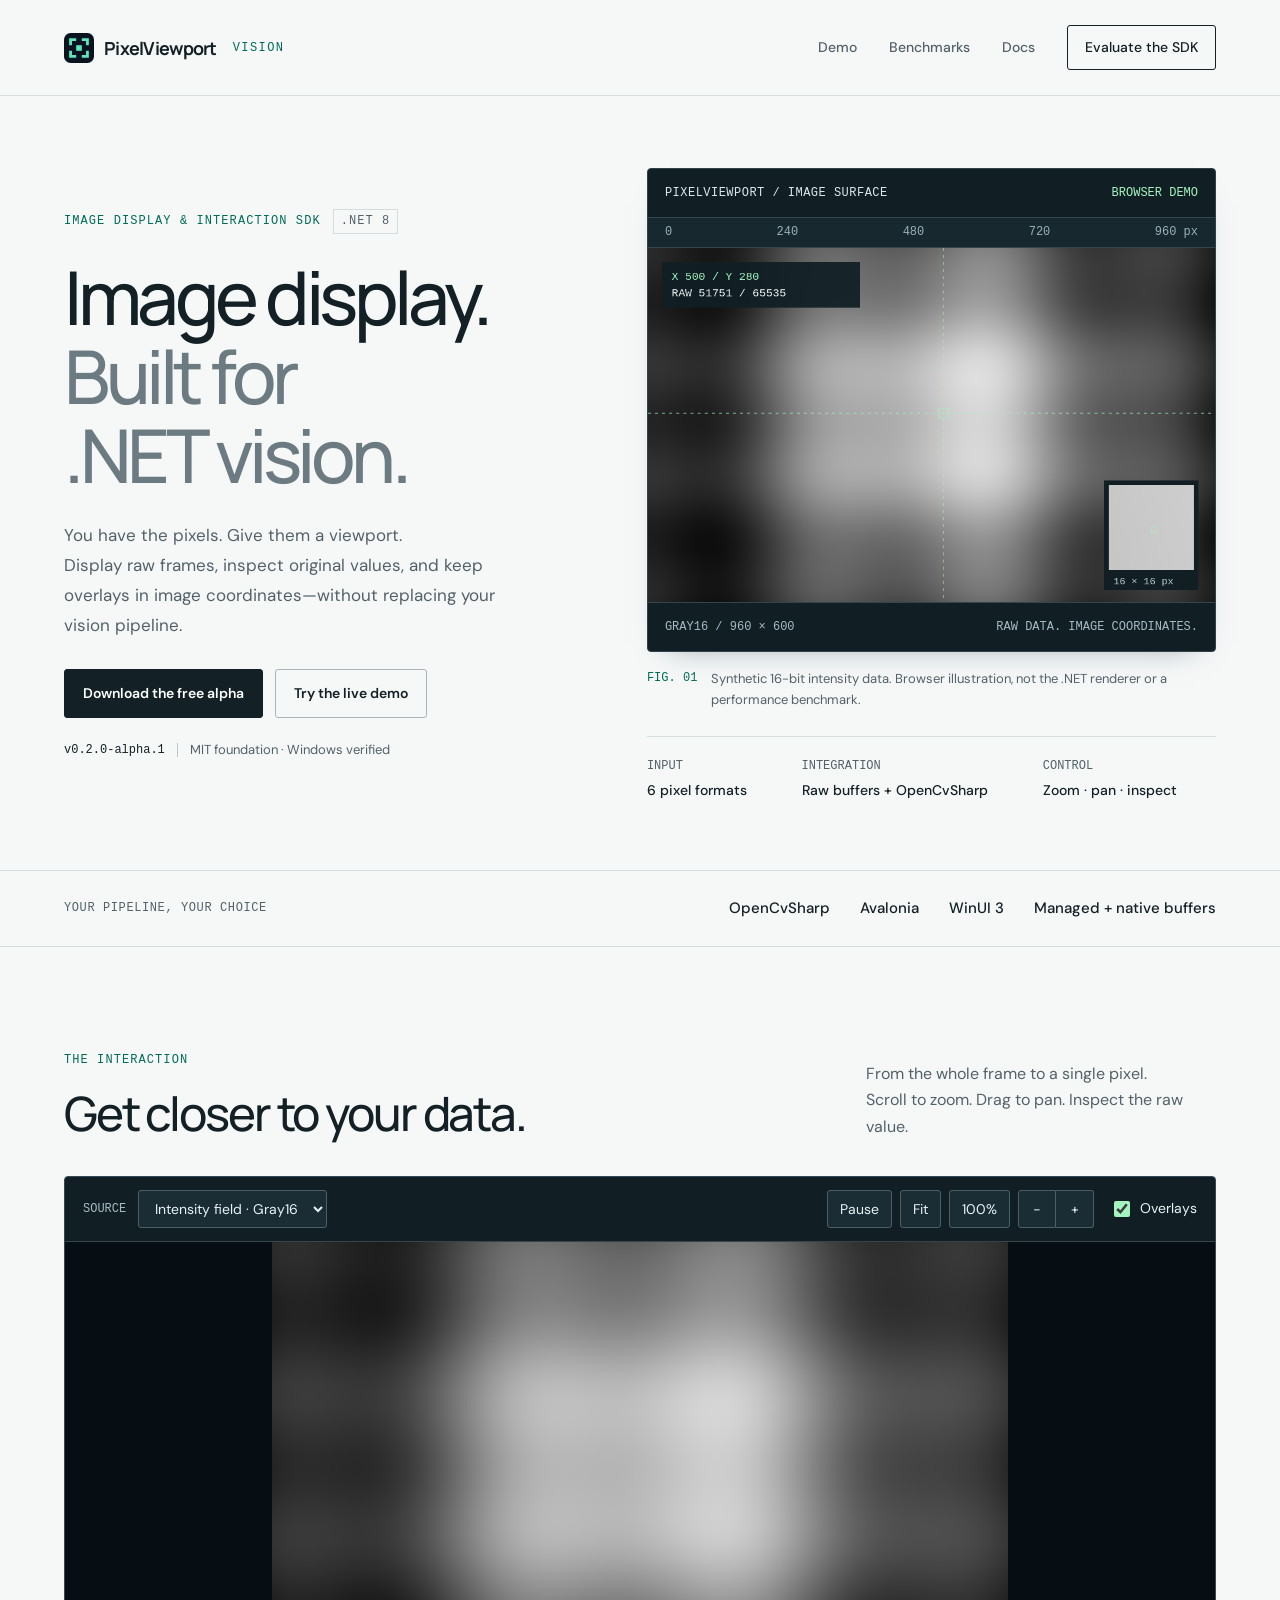
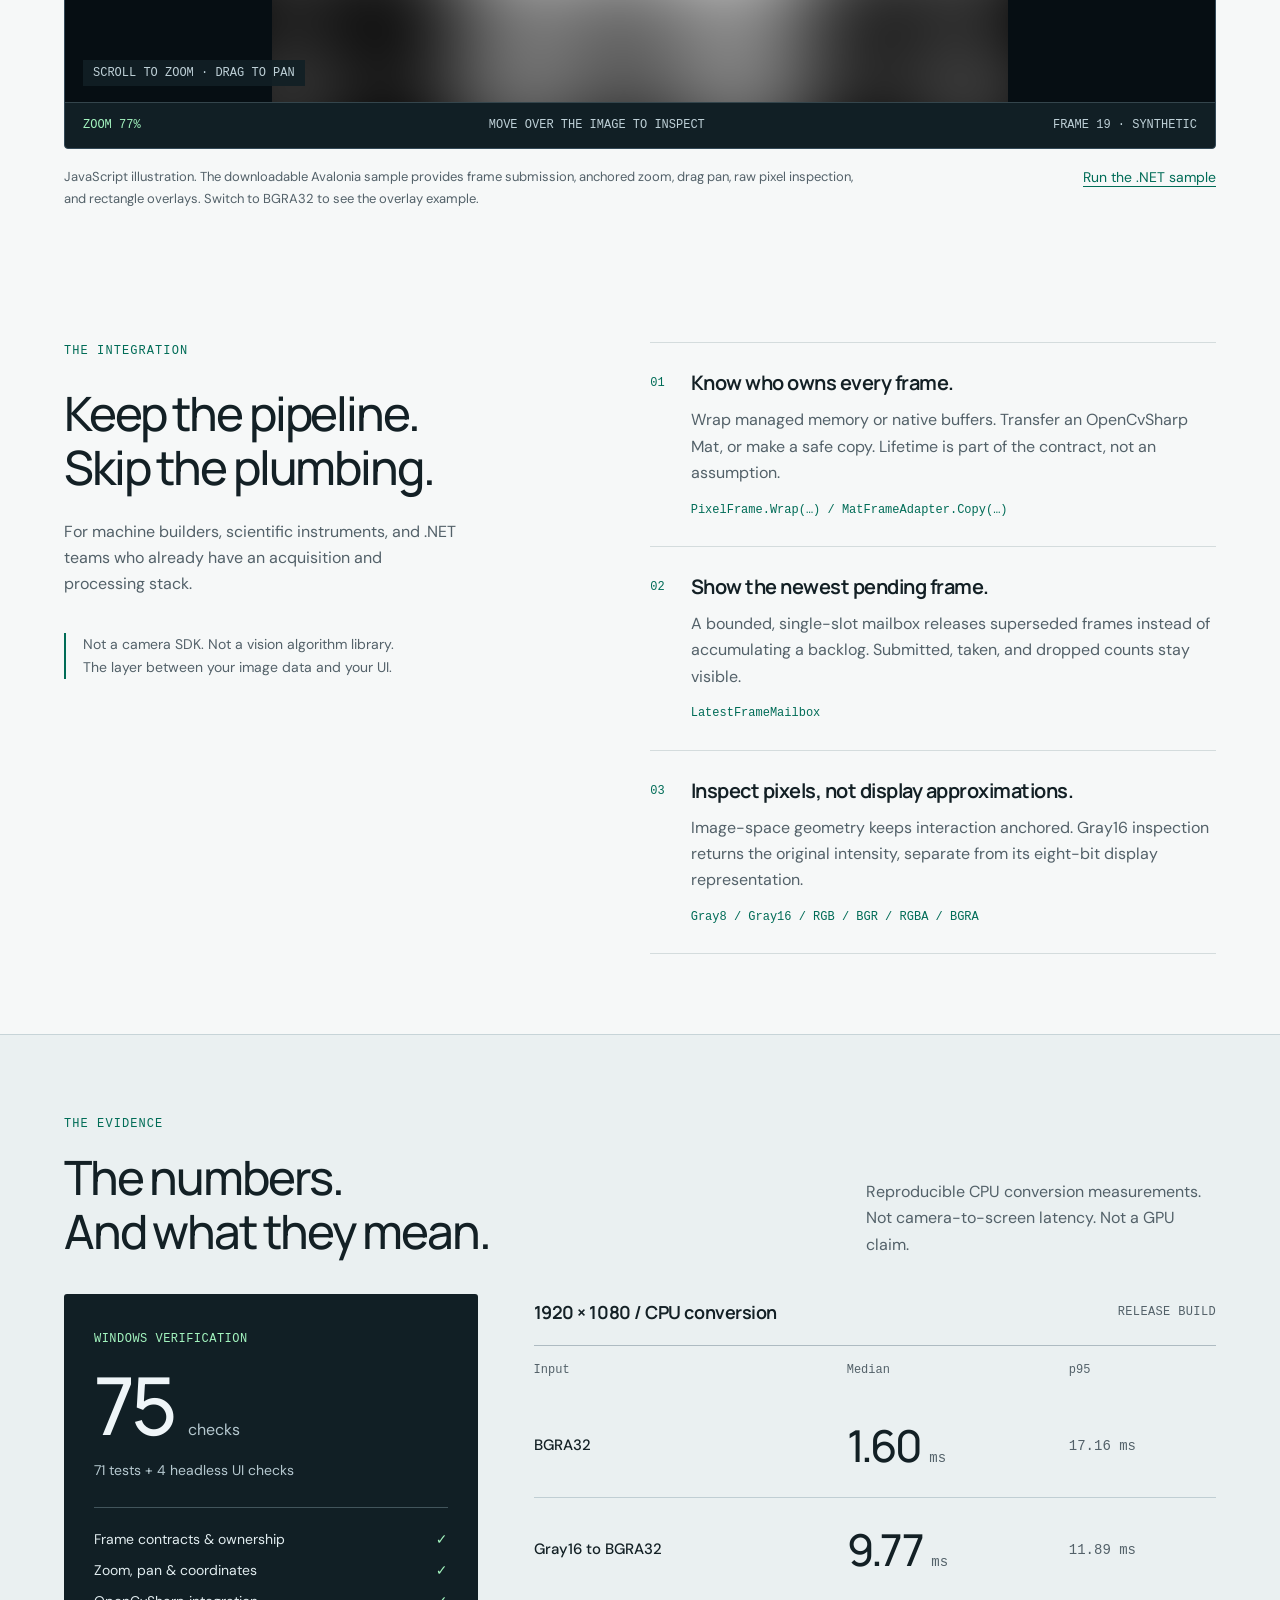
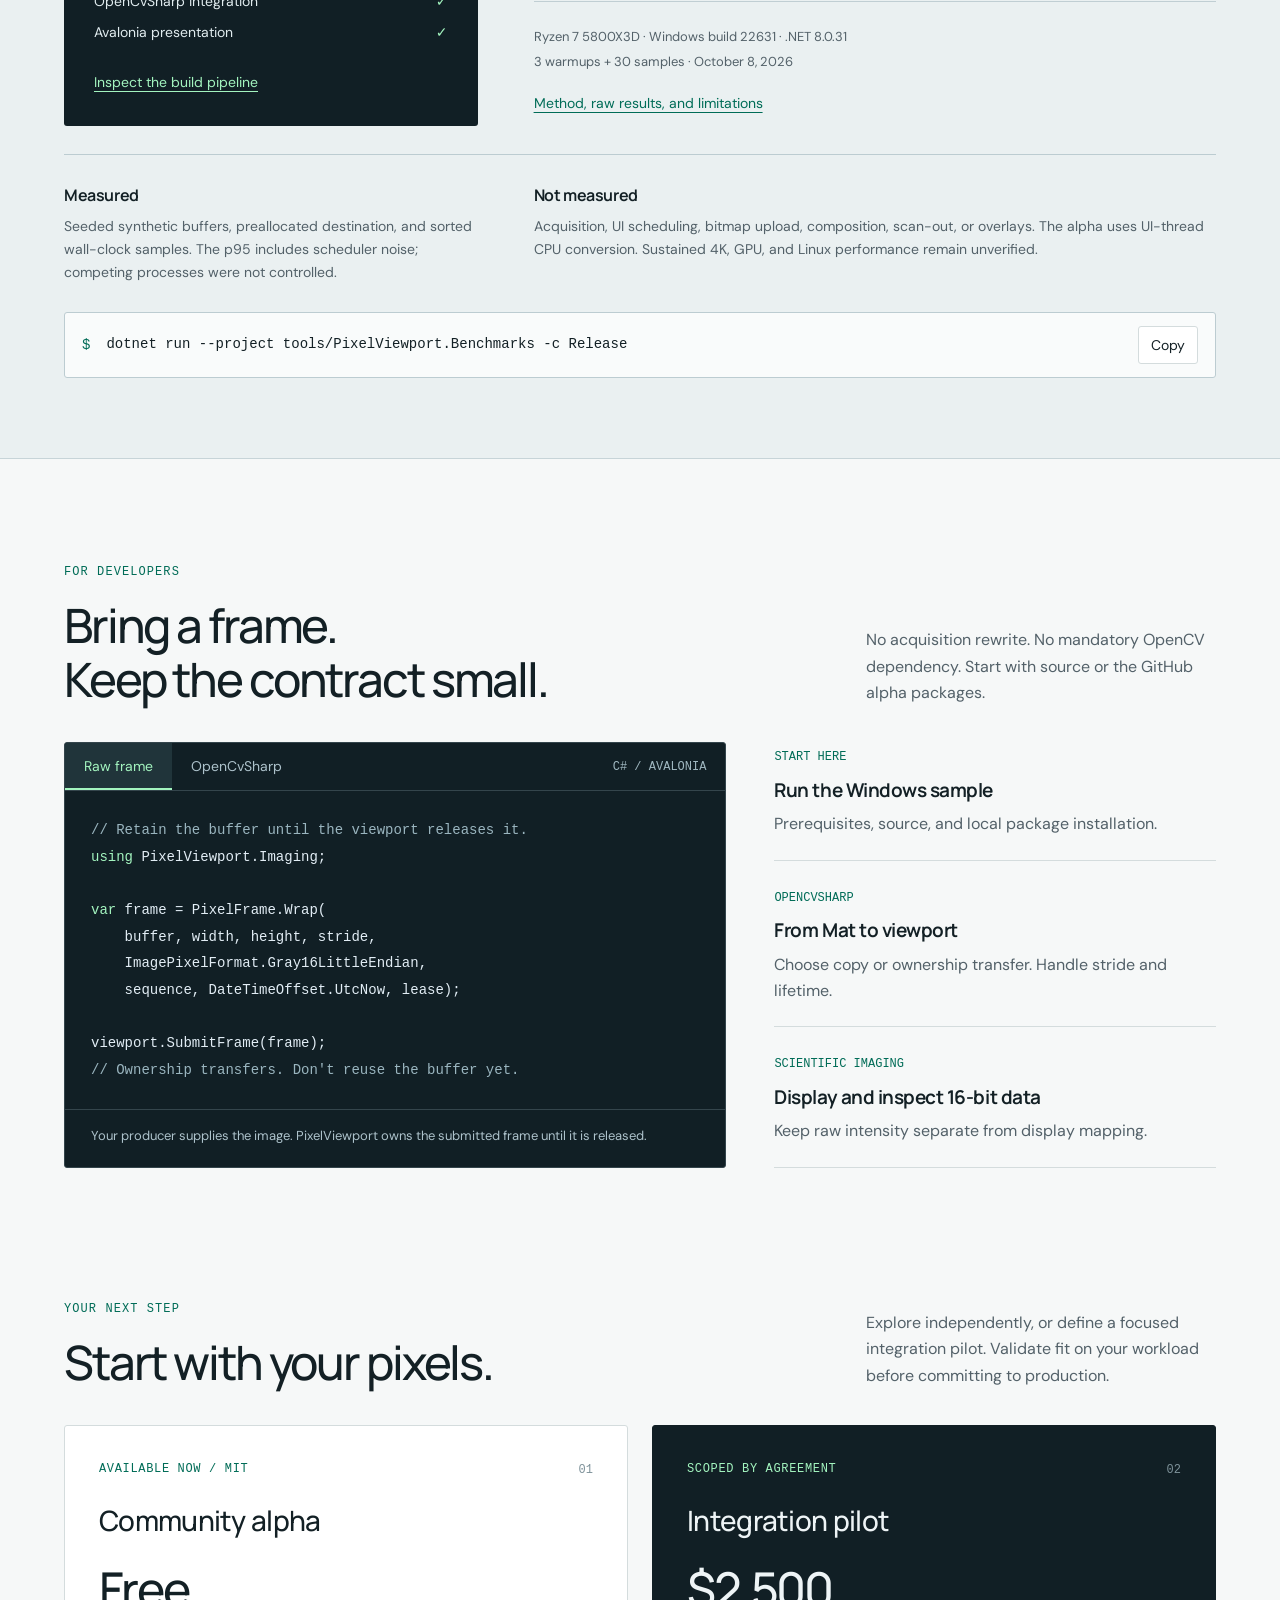
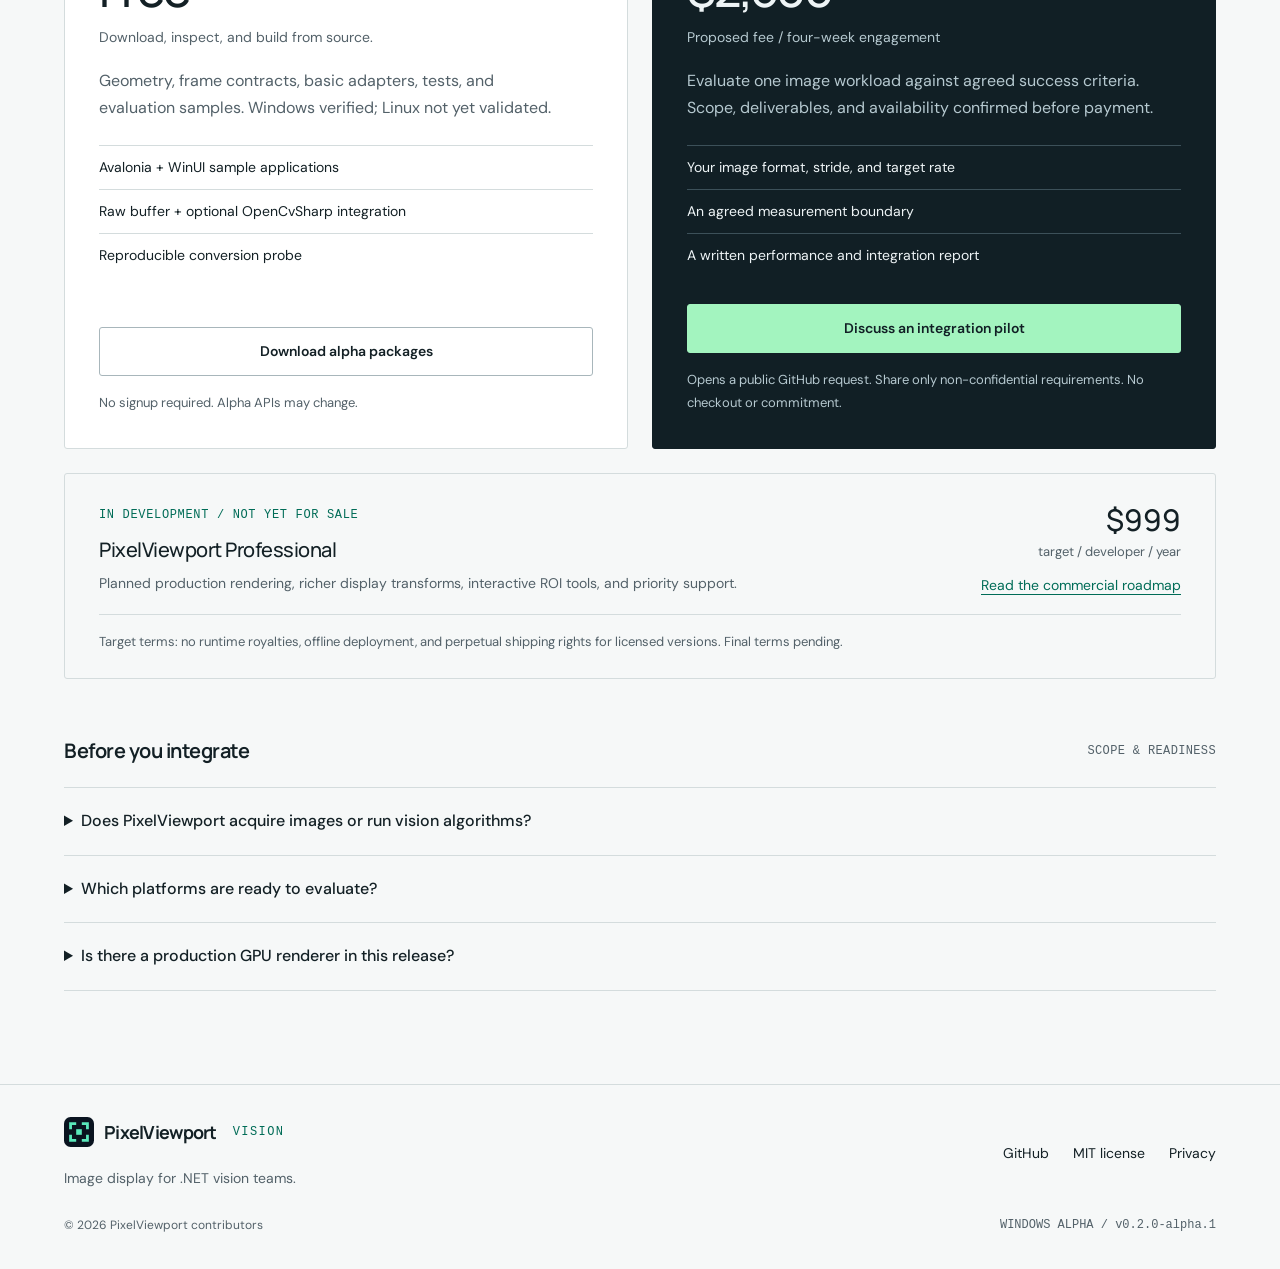
==== commit e4056de2: "Refine product website identity and evaluation journey" ====
--- a/site/index.html
+++ b/site/index.html
@@ -1,15 +1,31 @@
 <!doctype html>
-<html lang="en"><head><meta charset="utf-8"><meta name="viewport" content="width=device-width, initial-scale=1"><title>PixelViewport Vision — Pixels to operator-ready interfaces</title><meta name="description" content="A vendor-neutral .NET imaging SDK. Explore the Windows-verified alpha, raw frame integration, pixel inspection, and reproducible performance evidence."><link rel="canonical" href="https://pixelviewport-vision.glassyloach1.chatgpt.site/"><link rel="icon" type="image/svg+xml" href="data:image/svg+xml,%3Csvg xmlns='http://www.w3.org/2000/svg' viewBox='0 0 32 32'%3E%3Crect width='32' height='32' rx='7' fill='%230a1420'/%3E%3Cpath d='M7 13V7h6M19 7h6v6M25 19v6h-6M13 25H7v-6' fill='none' stroke='%235ae8bb' stroke-width='3'/%3E%3Crect x='13' y='13' width='6' height='6' fill='%235ae8bb'/%3E%3C/svg%3E"><link rel="stylesheet" href="styles.css"><script type="module" src="app.js"></script></head>
+<html lang="en">
+<head>
+<meta charset="utf-8"><meta name="viewport" content="width=device-width, initial-scale=1">
+<title>PixelViewport Vision — Image display for .NET vision teams</title>
+<meta name="description" content="Put raw image data on screen with PixelViewport, a vendor-neutral .NET viewport SDK. Try the Windows alpha, explore pixel inspection, and evaluate your workload.">
+<link rel="canonical" href="https://pixelviewport-vision.glassyloach1.chatgpt.site/"><link rel="icon" type="image/svg+xml" href="favicon.svg"><link rel="stylesheet" href="styles.css"><script type="module" src="app.js"></script>
+</head>
 <body>
 <a class="skip" href="#main">Skip to content</a>
-<header class="header"><a class="brand" href="#"><span class="brand-mark" aria-hidden="true">▣</span> PixelViewport<span class="brand-vision">VISION</span></a><nav aria-label="Main navigation"><a href="#playground">Explore</a><a href="#performance">Performance</a><a href="#developers">Developers</a><a href="#evaluation" class="nav-cta">Evaluate the SDK</a></nav></header>
+<header class="header wrap"><a class="brand" href="#" aria-label="PixelViewport Vision home"><img class="brand-mark" src="favicon.svg" alt="" width="30" height="30">PixelViewport<span class="brand-vision">VISION</span></a><nav aria-label="Main navigation"><a href="#playground">Demo</a><a href="#performance">Benchmarks</a><a href="#developers">Docs</a><a href="#evaluation" class="nav-cta">Evaluate the SDK</a></nav></header>
 <main id="main">
-<section class="hero wrap"><div class="hero-copy"><div class="eyebrow"><span class="label">WINDOWS-VERIFIED ALPHA</span><span class="mono">v0.2.0-alpha.1</span></div><h1>Your pixels.<br>Your pipeline.<br><em>A better viewport.</em></h1><p class="lede">The image display and interaction layer for .NET vision teams. Bring raw frames, keep ownership explicit, and give operators a clear view of every pixel.</p><div class="actions"><a class="button primary" href="https://github.com/TheEdster3/PixelViewport">Get the Community alpha</a><a class="button secondary" href="#playground">Try the interaction demo</a></div><p class="fine">MIT foundation · Avalonia + WinUI · No camera lock-in</p></div><div class="hero-instrument"><div class="instrument-top"><span>INSPECTION SURFACE / 01</span><span class="mono">BGRA32 · 960 × 600</span></div><canvas id="hero-canvas" width="960" height="600" aria-label="Animated synthetic inspection pattern with sample rectangle overlays"></canvas><div class="instrument-bottom"><span>FRAME-ALIGNED OVERLAYS</span><span class="mono">SYNTHETIC DATA</span></div><p class="demo-disclaimer">Browser illustration of the sample workload—not the .NET renderer or a performance benchmark.</p></div></section>
-<div class="compatibility wrap"><span>Fits between your vision pipeline and your UI</span><strong>RAW BUFFERS</strong><strong>OpenCvSharp</strong><strong>Avalonia</strong><strong>WinUI 3</strong><strong>.NET 8</strong></div>
-<section id="playground" class="section wrap"><div class="section-heading"><div><div class="eyebrow">01 / INTERACTION</div><h2>Stay in image space.</h2></div><p>Zoom into a pixel. Drag across the frame. Keep inspection coordinates and overlays anchored to the image.</p></div><div class="playground"><div class="toolbar"><div><span class="toolbar-label">SOURCE</span><select id="source" aria-label="Synthetic image source"><option value="inspection">Inspection · BGRA32</option><option value="gray16">Intensity field · Gray16</option></select></div><div class="tool-actions"><button id="pause" type="button" aria-pressed="false">Pause</button><button id="fit" type="button">Fit</button><button id="actual" type="button">100%</button><button id="minus" type="button" aria-label="Zoom out">−</button><button id="plus" type="button" aria-label="Zoom in">+</button><label class="check"><input id="overlays" type="checkbox" checked>Overlays</label></div></div><div class="canvas-shell"><canvas id="demo-canvas" tabindex="0" aria-label="Interactive synthetic viewport. Use plus and minus to zoom, arrow keys to pan, and F to fit."></canvas><span class="canvas-guide">SCROLL TO ZOOM · DRAG TO PAN</span></div><div class="readouts"><span id="zoom-readout">ZOOM —</span><span id="pixel-readout">MOVE OVER THE IMAGE TO INSPECT</span><span id="frame-readout">FRAME 0</span></div></div><p class="caption">Interactive JavaScript illustration, not the .NET SDK. The downloadable Avalonia sample implements frame submission, anchored zoom, drag pan, raw pixel inspection, and rectangle overlays. Gray16 values here are synthetic; GPU rendering and advanced display transforms are not claimed.</p></section>
-<section class="section wrap"><div class="section-heading"><div><div class="eyebrow">02 / THE FOUNDATION</div><h2>Keep your pipeline.<br>Lose the viewport plumbing.</h2></div><p>Built for machine builders, instrument teams, and .NET applications that already have their pixels.</p></div><div class="feature-grid"><article><span class="feature-number">01</span><h3>Frames without guesswork</h3><p>Managed memory, native buffers, and OpenCvSharp Mat inputs. Choose ownership transfer or a safe copy explicitly.</p><code>PixelFrame.Wrap(…)</code></article><article><span class="feature-number">02</span><h3>Current, not queued</h3><p>A single-slot mailbox replaces stale pending frames and releases them. Inspect submitted, taken, and dropped counts.</p><code>LatestFrameMailbox</code></article><article><span class="feature-number">03</span><h3>Coordinates that hold</h3><p>Framework-neutral zoom/pan geometry, six input formats, raw pixel inspection, and basic rectangle overlays.</p><code>Gray8 · Gray16 · RGB · BGR · RGBA · BGRA</code></article></div></section>
-<section id="performance" class="section performance"><div class="wrap"><div class="section-heading"><div><div class="eyebrow">03 / EVIDENCE, NOT SUPERLATIVES</div><h2>Performance you can<br>inspect and reproduce.</h2></div><p>1920 × 1080 CPU conversion. One named machine. Both the median and tail—not a claim about display latency.</p></div><div class="metrics"><article><span class="metric-label">BGRA32 / MEDIAN</span><strong>1.60<span>ms</span></strong><p>p95: 17.16 ms</p></article><article><span class="metric-label">GRAY16 → BGRA32 / MEDIAN</span><strong>9.77<span>ms</span></strong><p>p95: 11.89 ms</p></article><article><span class="metric-label">VERIFICATION</span><strong>75<span>checks</span></strong><p>71 tests + 4 headless UI checks</p></article></div><div class="benchmark-details"><div><h3>What we measured</h3><p>AMD Ryzen 7 5800X3D · Windows build 22631 · .NET 8.0.31 · Release build · 3 warmups + 30 measured conversions · October 8, 2026.</p><p>Seeded synthetic buffers, preallocated destination, sorted wall-clock samples. The p95 includes scheduler noise; no competing processes were controlled.</p><a href="https://github.com/TheEdster3/PixelViewport/blob/main/docs/performance.md">Read the method and raw results</a></div><div><h3>What we did not measure</h3><p>Camera acquisition, UI scheduling, bitmap upload, composition, monitor scan-out, and overlays. No end-to-end, sustained 4K, GPU, or Linux performance claim.</p><p>The alpha uses UI-thread CPU conversion. Evaluate on your workload before relying on it in production.</p></div></div><div class="command"><code>dotnet run --project tools/PixelViewport.Benchmarks -c Release</code><button type="button" data-copy="dotnet run --project tools/PixelViewport.Benchmarks -c Release">Copy</button></div></div></section>
-<section id="developers" class="section wrap"><div class="section-heading"><div><div class="eyebrow">04 / GET YOUR FRAMES ON SCREEN</div><h2>Small integration surface.<br>Explicit lifetime.</h2></div><p>Start from the source or the alpha release packages. The optional OpenCvSharp adapter keeps your core contracts vendor-neutral.</p></div><div class="developer-grid"><div class="code-panel"><div class="code-tabs" role="tablist" aria-label="Integration examples"><button id="tab-raw" role="tab" aria-selected="true" aria-controls="code-raw">Raw frame</button><button id="tab-opencv" role="tab" aria-selected="false" aria-controls="code-opencv" tabindex="-1">OpenCvSharp</button></div><pre id="code-raw" role="tabpanel" aria-labelledby="tab-raw"><code><span class="syntax-comment">// Memory stays leased until the viewport releases it.</span>
+<section class="hero wrap">
+  <div class="hero-copy"><div class="eyebrow">IMAGE DISPLAY &amp; INTERACTION SDK <span class="version">.NET 8</span></div><h1>Image display.<br><em>Built for<br>.NET vision.</em></h1><p class="lede">You have the pixels. Give them a viewport.<br>Display raw frames, inspect original values, and keep overlays in image coordinates—without replacing your vision pipeline.</p><div class="actions"><a class="button primary" href="https://github.com/TheEdster3/PixelViewport/releases/tag/v0.2.0-alpha.1">Download the free alpha</a><a class="button secondary" href="#playground">Try the live demo</a></div><div class="release-note"><span class="release-tag">v0.2.0-alpha.1</span><span>MIT foundation · Windows verified</span></div></div>
+  <div class="hero-product"><div class="hero-instrument"><div class="instrument-top"><span class="instrument-title">PIXELVIEWPORT / IMAGE SURFACE</span><span class="instrument-badge">BROWSER DEMO</span></div><div class="instrument-coordinates" aria-hidden="true"><span>0</span><span>240</span><span>480</span><span>720</span><span>960 px</span></div><canvas id="hero-canvas" width="960" height="600" aria-label="Synthetic image data illustrating the viewport's display and overlay concepts"></canvas><div class="instrument-bottom"><span id="hero-format">GRAY16 / 960 × 600</span><span>RAW DATA. IMAGE COORDINATES.</span></div></div><div class="hero-caption"><span class="caption-index">FIG. 01</span><p>Synthetic 16-bit intensity data. Browser illustration, not the .NET renderer or a performance benchmark.</p></div><div class="hero-specs"><div><span>INPUT</span><strong>6 pixel formats</strong></div><div><span>INTEGRATION</span><strong>Raw buffers + OpenCvSharp</strong></div><div><span>CONTROL</span><strong>Zoom · pan · inspect</strong></div></div></div>
+</section>
+<div class="compatibility wrap"><span>YOUR PIPELINE, YOUR CHOICE</span><div><strong>OpenCvSharp</strong><strong>Avalonia</strong><strong>WinUI 3</strong><strong>Managed + native buffers</strong></div></div>
+
+<section id="playground" class="section wrap"><div class="section-heading"><div><div class="eyebrow">THE INTERACTION</div><h2>Get closer to your data.</h2></div><p>From the whole frame to a single pixel.<br>Scroll to zoom. Drag to pan. Inspect the raw value.</p></div><div class="playground"><div class="toolbar"><div class="source-control"><label for="source" class="toolbar-label">SOURCE</label><select id="source" aria-label="Synthetic image source"><option value="gray16">Intensity field · Gray16</option><option value="inspection">Inspection · BGRA32</option></select></div><div class="tool-actions"><button id="pause" type="button" aria-pressed="false">Pause</button><button id="fit" type="button">Fit</button><button id="actual" type="button">100%</button><div class="zoom-controls"><button id="minus" type="button" aria-label="Zoom out">−</button><button id="plus" type="button" aria-label="Zoom in">+</button></div><label class="check"><input id="overlays" type="checkbox" checked>Overlays</label></div></div><div class="canvas-shell"><canvas id="demo-canvas" tabindex="0" aria-label="Interactive synthetic viewport. Use plus and minus to zoom, arrow keys to pan, and F to fit."></canvas><span class="canvas-guide">SCROLL TO ZOOM · DRAG TO PAN</span></div><div class="readouts"><span id="zoom-readout">ZOOM —</span><span id="pixel-readout">MOVE OVER THE IMAGE TO INSPECT</span><span id="frame-readout">FRAME 0</span></div></div><div class="demo-footnote"><p>JavaScript illustration. The downloadable Avalonia sample provides frame submission, anchored zoom, drag pan, raw pixel inspection, and rectangle overlays. Switch to BGRA32 to see the overlay example.</p><a href="https://github.com/TheEdster3/PixelViewport/blob/main/docs/quickstart.md">Run the .NET sample</a></div></section>
+
+<section class="section wrap foundation"><div class="foundation-intro"><div class="eyebrow">THE INTEGRATION</div><h2>Keep the pipeline.<br>Skip the plumbing.</h2><p>For machine builders, scientific instruments, and .NET teams who already have an acquisition and processing stack.</p><p class="foundation-boundary">Not a camera SDK. Not a vision algorithm library.<br>The layer between your image data and your UI.</p></div><div class="feature-list">
+<article><span class="feature-number">01</span><div><h3>Know who owns every frame.</h3><p>Wrap managed memory or native buffers. Transfer an OpenCvSharp Mat, or make a safe copy. Lifetime is part of the contract, not an assumption.</p><code>PixelFrame.Wrap(…) / MatFrameAdapter.Copy(…)</code></div></article>
+<article><span class="feature-number">02</span><div><h3>Show the newest pending frame.</h3><p>A bounded, single-slot mailbox releases superseded frames instead of accumulating a backlog. Submitted, taken, and dropped counts stay visible.</p><code>LatestFrameMailbox</code></div></article>
+<article><span class="feature-number">03</span><div><h3>Inspect pixels, not display approximations.</h3><p>Image-space geometry keeps interaction anchored. Gray16 inspection returns the original intensity, separate from its eight-bit display representation.</p><code>Gray8 / Gray16 / RGB / BGR / RGBA / BGRA</code></div></article></div></section>
+
+<section id="performance" class="section performance"><div class="wrap"><div class="section-heading"><div><div class="eyebrow">THE EVIDENCE</div><h2>The numbers.<br>And what they mean.</h2></div><p>Reproducible CPU conversion measurements.<br>Not camera-to-screen latency. Not a GPU claim.</p></div><div class="evidence-grid"><div class="verification"><span class="metric-label">WINDOWS VERIFICATION</span><strong>75<span>checks</span></strong><p>71 tests + 4 headless UI checks</p><div class="verification-lines"><span>Frame contracts &amp; ownership</span><span>Zoom, pan &amp; coordinates</span><span>OpenCvSharp integration</span><span>Avalonia presentation</span></div><a href="https://github.com/TheEdster3/PixelViewport/actions">Inspect the build pipeline</a></div><div class="measurement"><div class="measurement-heading"><h3>1920 × 1080 / CPU conversion</h3><span class="mono">RELEASE BUILD</span></div><table class="benchmark-table"><caption class="sr-only">CPU conversion benchmark median and 95th percentile in milliseconds</caption><thead><tr><th scope="col">Input</th><th scope="col">Median</th><th scope="col">p95</th></tr></thead><tbody><tr><th scope="row">BGRA32</th><td><strong>1.60</strong> ms</td><td>17.16 ms</td></tr><tr><th scope="row">Gray16 to BGRA32</th><td><strong>9.77</strong> ms</td><td>11.89 ms</td></tr></tbody></table><p class="measurement-machine">Ryzen 7 5800X3D · Windows build 22631 · .NET 8.0.31<br>3 warmups + 30 samples · October 8, 2026</p><a class="text-link" href="https://github.com/TheEdster3/PixelViewport/blob/main/docs/performance.md">Method, raw results, and limitations</a></div></div><div class="benchmark-details"><div><h3>Measured</h3><p>Seeded synthetic buffers, preallocated destination, and sorted wall-clock samples. The p95 includes scheduler noise; competing processes were not controlled.</p></div><div><h3>Not measured</h3><p>Acquisition, UI scheduling, bitmap upload, composition, scan-out, or overlays. The alpha uses UI-thread CPU conversion. Sustained 4K, GPU, and Linux performance remain unverified.</p></div></div><div class="command"><span class="command-prompt" aria-hidden="true">$</span><code>dotnet run --project tools/PixelViewport.Benchmarks -c Release</code><button type="button" data-copy="dotnet run --project tools/PixelViewport.Benchmarks -c Release">Copy</button></div></div></section>
+
+<section id="developers" class="section wrap"><div class="section-heading"><div><div class="eyebrow">FOR DEVELOPERS</div><h2>Bring a frame.<br>Keep the contract small.</h2></div><p>No acquisition rewrite. No mandatory OpenCV dependency. Start with source or the GitHub alpha packages.</p></div><div class="developer-grid"><div class="code-panel"><div class="code-tabs" role="tablist" aria-label="Integration examples"><button id="tab-raw" role="tab" aria-selected="true" aria-controls="code-raw">Raw frame</button><button id="tab-opencv" role="tab" aria-selected="false" aria-controls="code-opencv" tabindex="-1">OpenCvSharp</button><span class="code-language">C# / AVALONIA</span></div><pre id="code-raw" role="tabpanel" aria-labelledby="tab-raw"><code><span class="syntax-comment">// Retain the buffer until the viewport releases it.</span>
 <span class="syntax-keyword">using</span> PixelViewport.Imaging;
 
 <span class="syntax-keyword">var</span> frame = PixelFrame.Wrap(
@@ -24,9 +40,20 @@
 viewport.SubmitFrame(
     MatFrameAdapter.TakeOwnership(result));
 
-<span class="syntax-comment">// The viewport now owns and eventually disposes Mat.
+<span class="syntax-comment">// The viewport owns and eventually disposes Mat.
 // Use Copy(result) if the caller needs to retain it.
-// Your application supplies the native OpenCV runtime.</span></code></pre></div><div class="guides"><a href="opencv.html"><span class="guide-type">INTEGRATION GUIDE / 01</span><h3>OpenCvSharp to Avalonia</h3><p>Choose copy versus ownership transfer and avoid Mat lifetime bugs.</p></a><a href="gray16.html"><span class="guide-type">INTEGRATION GUIDE / 02</span><h3>Display and inspect 16-bit data</h3><p>Keep raw intensity separate from the eight-bit display representation.</p></a><a href="https://github.com/TheEdster3/PixelViewport/blob/main/docs/quickstart.md"><span class="guide-type">QUICKSTART</span><h3>Run the Windows sample</h3><p>Source, prerequisites, verification, and local package installation.</p></a></div></div></section>
-<section id="evaluation" class="section wrap"><div class="section-heading"><div><div class="eyebrow">05 / A CLEAR PATH TO EVALUATION</div><h2>Try the foundation.<br>Validate the hard part.</h2></div><p>Community is available now. Commercial capabilities are in development—not a production product disguised as an alpha.</p></div><div class="offer-grid"><article class="offer"><span class="label">AVAILABLE / MIT</span><h3>Community alpha</h3><div class="price">Free</div><p>Source, geometry, frame contracts, basic adapters, tests, and evaluation samples.</p><a class="button secondary" href="https://github.com/TheEdster3/PixelViewport/releases">Download alpha packages</a><p class="fine">Windows verified. Avalonia on Linux is not yet validated.</p></article><article class="offer featured"><span class="label">BY AGREEMENT</span><h3>Integration pilot</h3><div class="price">$2,500<span>proposed pilot fee</span></div><p>A proposed four-week evaluation around one workload, with agreed success criteria and a written performance report. Scope and availability confirmed before any payment.</p><a class="button primary" href="https://github.com/TheEdster3/PixelViewport/issues/new?template=evaluation.yml">Request an evaluation</a><p class="fine">No checkout yet. Share only non-confidential requirements on GitHub.</p></article><article class="offer"><span class="label">PLANNED / NOT FOR SALE YET</span><h3>Professional</h3><div class="price">$999<span>target / developer / year</span></div><p>Planned production rendering, richer display transforms, interactive ROI tools, and priority support.</p><a class="text-link" href="https://github.com/TheEdster3/PixelViewport/blob/main/docs/product.md">Read the commercial roadmap</a><p class="fine">Target terms: no runtime royalties, offline deployment, perpetual shipping rights for licensed versions. Final terms pending.</p></article></div><details class="faq"><summary>Does PixelViewport acquire images or run vision algorithms?</summary><p>No. It sits between your existing camera or vision pipeline and the application UI. Keep your acquisition SDK, processing library, and hardware choices.</p></details><details class="faq"><summary>Which platforms are ready to evaluate?</summary><p>The current solution builds and its samples launch on Windows. Avalonia is the cross-platform adapter, but Linux and embedded hardware have not been validated. WPF is a future adapter, not part of this alpha.</p></details><details class="faq"><summary>Is there a production GPU renderer in this release?</summary><p>No. The current Avalonia path performs CPU conversion on the UI thread and presents a WriteableBitmap. Production GPU/zero-copy rendering is commercial roadmap work.</p></details></section>
-</main><footer class="footer wrap"><a class="brand" href="#">▣ PixelViewport <span class="brand-vision">VISION</span></a><p>Build on evidence. Ship with confidence.</p><div><a href="https://github.com/TheEdster3/PixelViewport">GitHub</a><a href="https://github.com/TheEdster3/PixelViewport/blob/main/LICENSE">MIT license</a><a href="privacy.html">Privacy</a></div><small>© 2026 PixelViewport contributors</small></footer><div id="copy-status" class="sr-only" role="status" aria-live="polite"></div>
+// Supply a matching native OpenCV runtime.</span></code></pre><div class="code-note">Your producer supplies the image. PixelViewport owns the submitted frame until it is released.</div></div><div class="guides"><a href="https://github.com/TheEdster3/PixelViewport/blob/main/docs/quickstart.md"><span class="guide-type">START HERE</span><h3>Run the Windows sample</h3><p>Prerequisites, source, and local package installation.</p></a><a href="opencv.html"><span class="guide-type">OPENCVSHARP</span><h3>From Mat to viewport</h3><p>Choose copy or ownership transfer. Handle stride and lifetime.</p></a><a href="gray16.html"><span class="guide-type">SCIENTIFIC IMAGING</span><h3>Display and inspect 16-bit data</h3><p>Keep raw intensity separate from display mapping.</p></a></div></div></section>
+
+<section id="evaluation" class="section wrap evaluation"><div class="section-heading"><div><div class="eyebrow">YOUR NEXT STEP</div><h2>Start with your pixels.</h2></div><p>Explore independently, or define a focused integration pilot. Validate fit on your workload before committing to production.</p></div><div class="offer-grid">
+<article class="offer"><div class="offer-top"><span class="label">AVAILABLE NOW / MIT</span><span class="offer-index">01</span></div><h3>Community alpha</h3><div class="price">Free<span>Download, inspect, and build from source.</span></div><p>Geometry, frame contracts, basic adapters, tests, and evaluation samples. Windows verified; Linux not yet validated.</p><ul class="offer-points"><li>Avalonia + WinUI sample applications</li><li>Raw buffer + optional OpenCvSharp integration</li><li>Reproducible conversion probe</li></ul><a class="button secondary" href="https://github.com/TheEdster3/PixelViewport/releases/tag/v0.2.0-alpha.1">Download alpha packages</a><p class="fine">No signup required. Alpha APIs may change.</p></article>
+<article class="offer featured"><div class="offer-top"><span class="label">SCOPED BY AGREEMENT</span><span class="offer-index">02</span></div><h3>Integration pilot</h3><div class="price">$2,500<span>Proposed fee / four-week engagement</span></div><p>Evaluate one image workload against agreed success criteria. Scope, deliverables, and availability confirmed before payment.</p><ul class="offer-points"><li>Your image format, stride, and target rate</li><li>An agreed measurement boundary</li><li>A written performance and integration report</li></ul><a class="button primary" href="https://github.com/TheEdster3/PixelViewport/issues/new?template=evaluation.yml">Discuss an integration pilot</a><p class="fine">Opens a public GitHub request. Share only non-confidential requirements. No checkout or commitment.</p></article></div>
+<div class="roadmap-offer"><div><span class="label">IN DEVELOPMENT / NOT YET FOR SALE</span><h3>PixelViewport Professional</h3><p>Planned production rendering, richer display transforms, interactive ROI tools, and priority support.</p></div><div><span class="roadmap-price">$999<span>target / developer / year</span></span><a class="text-link" href="https://github.com/TheEdster3/PixelViewport/blob/main/docs/product.md">Read the commercial roadmap</a></div><p class="roadmap-terms">Target terms: no runtime royalties, offline deployment, and perpetual shipping rights for licensed versions. Final terms pending.</p></div>
+<div class="faq-heading"><h3>Before you integrate</h3><span class="mono">SCOPE &amp; READINESS</span></div>
+<details class="faq"><summary>Does PixelViewport acquire images or run vision algorithms?</summary><p>No. It sits between your existing camera or vision pipeline and the application UI. Keep your acquisition SDK, processing library, and hardware choices.</p></details>
+<details class="faq"><summary>Which platforms are ready to evaluate?</summary><p>The current solution builds and its samples launch on Windows. Avalonia is the cross-platform adapter, but Linux and embedded hardware have not been validated. WPF is a future adapter, not part of this alpha.</p></details>
+<details class="faq"><summary>Is there a production GPU renderer in this release?</summary><p>No. The current Avalonia path performs CPU conversion on the UI thread and presents a WriteableBitmap. Production GPU/zero-copy rendering is commercial roadmap work.</p></details>
+</section>
+</main>
+<footer class="footer wrap"><div><a class="brand" href="#"><img class="brand-mark" src="favicon.svg" alt="" width="30" height="30">PixelViewport<span class="brand-vision">VISION</span></a><p>Image display for .NET vision teams.</p></div><div class="footer-links"><a href="https://github.com/TheEdster3/PixelViewport">GitHub</a><a href="https://github.com/TheEdster3/PixelViewport/blob/main/LICENSE">MIT license</a><a href="privacy.html">Privacy</a></div><small>© 2026 PixelViewport contributors</small><small class="footer-version">WINDOWS ALPHA / v0.2.0-alpha.1</small></footer>
+<div id="copy-status" class="sr-only" role="status" aria-live="polite"></div>
 </body></html>
--- a/site/styles.css
+++ b/site/styles.css
@@ -1,2 +1,1298 @@
 @import url('https://fonts.googleapis.com/css2?family=DM+Sans:wght@400;500;600;700&family=Manrope:wght@400;500;600;700;800&display=swap');
-:root{color-scheme:dark;--bg:#08111a;--panel:#101d29;--line:#263847;--ink:#eff5f8;--muted:#a9b8c6;--mint:#5ae8bb;--mono:'Cascadia Code',Consolas,monospace}*{box-sizing:border-box}html{scroll-behavior:smooth;scroll-padding-top:95px}body{margin:0;background:var(--bg);color:var(--ink);font:16px/1.7 'DM Sans',system-ui,sans-serif}a{color:inherit;text-decoration:none}button,input,select{font:inherit}button,a,select,input{outline-offset:5px}a:focus-visible,button:focus-visible,select:focus-visible,input:focus-visible,canvas:focus-visible{outline:2px solid var(--mint)}button{cursor:pointer}h1,h2,h3,p{margin:0}h1,h2,h3{font-family:Manrope,system-ui,sans-serif}h1{font-size:clamp(3rem,5.1vw,5.1rem);letter-spacing:-.055em;line-height:1.1;font-weight:600}h1 em{font-style:normal;color:var(--mint)}h2{font-size:clamp(2.2rem,3.7vw,3.5rem);letter-spacing:-.04em;line-height:1.18;font-weight:500}h3{font-size:1.25rem;line-height:1.4;letter-spacing:-.025em}p{color:var(--muted)}.wrap{max-width:1280px;margin:auto;padding-left:48px;padding-right:48px}.header{max-width:1440px;margin:auto;height:100px;padding:0 48px;display:flex;align-items:center;justify-content:space-between;gap:24px;border-bottom:1px solid #192836}.brand{display:flex;align-items:center;gap:9px;font-family:Manrope,system-ui;font-weight:700;font-size:1.1rem;white-space:nowrap;letter-spacing:-.025em}.brand-mark{color:var(--mint);font-size:1.8rem;font-weight:400}.brand-vision{font:12px var(--mono);letter-spacing:.1em;color:var(--mint);margin-left:5px}nav{display:flex;gap:28px;align-items:center;font-size:14px}nav>a:not(.nav-cta){color:var(--muted)}nav a:hover,.text-link:hover,.guides a:hover h3{color:var(--mint)}.nav-cta{padding:9px 16px;border:1px solid var(--line);border-radius:6px}.hero{padding-top:88px;padding-bottom:74px;display:grid;grid-template-columns:1fr 1fr;gap:40px;align-items:center}.eyebrow{display:flex;align-items:center;gap:16px;font:12px var(--mono);letter-spacing:.12em;color:var(--mint);margin-bottom:25px;line-height:1.6}.label{font:12px/1.6 var(--mono);letter-spacing:.08em;color:var(--mint)}.eyebrow .label{padding:5px 8px;border:1px solid #285246;border-radius:4px}.mono{font:12px/1.6 var(--mono)}.hero-copy .lede{font-size:1.125rem;line-height:1.75;max-width:490px;margin-top:28px}.actions{display:flex;gap:12px;margin-top:30px;flex-wrap:wrap}.button{padding:13px 19px;font-size:14px;font-weight:600;border-radius:6px;display:inline-flex;justify-content:center;align-items:center;line-height:1.5;transition:background .15s}.primary{background:var(--mint);color:#06231b;border:1px solid var(--mint)}.primary:hover{background:#91f3d3}.secondary{border:1px solid #405565;background:#142331;color:var(--ink)}.secondary:hover{background:#213849}.fine{font-size:13px;line-height:1.7;margin-top:18px}.hero-instrument{background:#0c1823;border:1px solid #344957;border-radius:8px;overflow:hidden;box-shadow:0 30px 65px #0005;transform:perspective(1000px) rotateY(-3deg)}.instrument-top,.instrument-bottom{display:flex;justify-content:space-between;gap:15px;padding:15px 18px;font:12px/1.5 var(--mono);color:var(--muted);border-bottom:1px solid var(--line)}.instrument-bottom{border-top:1px solid var(--line);border-bottom:0;color:var(--mint)}#hero-canvas{display:block;width:100%;aspect-ratio:1.6;background:#05080d}.demo-disclaimer{font-size:12px;line-height:1.6;padding:12px 18px;background:#0b1420}.compatibility{padding-top:25px;padding-bottom:25px;border-top:1px solid var(--line);border-bottom:1px solid var(--line);display:flex;gap:30px;justify-content:space-between;align-items:center}.compatibility span{font-size:13px;max-width:220px;color:var(--muted);line-height:1.6}.compatibility strong{font:14px var(--mono);font-weight:400;color:#c3d0dc}.section{padding-top:100px;padding-bottom:30px}.section-heading{display:flex;justify-content:space-between;gap:40px;align-items:flex-end;margin-bottom:40px}.section-heading>p{max-width:350px}.section-heading .eyebrow{margin-bottom:17px}.playground{border:1px solid #344957;border-radius:8px;background:#0b1722;overflow:hidden}.toolbar{display:flex;align-items:center;justify-content:space-between;gap:20px;padding:16px 20px;border-bottom:1px solid var(--line)}.toolbar-label{font:12px var(--mono);color:var(--muted);margin-right:10px}select,button{background:#132331;color:#e8f2f7;border:1px solid #3b5263;border-radius:5px;padding:7px 12px;font-size:14px;line-height:1.5}button:hover{background:#254033}.tool-actions{display:flex;gap:8px;align-items:center}.check{font-size:14px;display:flex;align-items:center;gap:6px;margin-left:8px}.check input{accent-color:var(--mint)}.canvas-shell{position:relative;height:440px;background:#050a10}#demo-canvas{display:block;width:100%;height:100%;cursor:crosshair;touch-action:none}.canvas-guide{position:absolute;left:18px;bottom:16px;pointer-events:none;font:12px var(--mono);color:#c0cbd7;background:#08111aca;padding:6px 10px}.readouts{display:flex;gap:22px;justify-content:space-between;padding:13px 20px;font:12px/1.6 var(--mono);border-top:1px solid var(--line);color:#b2c7d8}.caption{font-size:13px;line-height:1.8;max-width:980px;margin-top:18px}.feature-grid{display:grid;grid-template-columns:repeat(3,1fr);border-top:1px solid var(--line)}.feature-grid article{padding:30px 28px 30px 0;border-bottom:1px solid var(--line)}.feature-grid article+article{padding-left:28px;border-left:1px solid var(--line)}.feature-number{font:12px var(--mono);color:var(--mint);display:block;margin-bottom:30px}.feature-grid h3{margin-bottom:13px}.feature-grid code{font:12px/1.7 var(--mono);color:var(--mint);display:block;margin-top:22px}.performance{background:#10212b;margin-top:70px;padding-bottom:75px;border-top:1px solid #2b424c;border-bottom:1px solid #2b424c}.metrics{display:grid;grid-template-columns:repeat(3,1fr);gap:24px;margin:48px 0}.metric-label{font:12px/1.6 var(--mono);color:var(--mint);letter-spacing:.04em}.metrics strong{display:block;font:500 clamp(3rem,5.5vw,5.2rem)/1.3 Manrope,system-ui;letter-spacing:-.05em}.metrics strong span{font:400 1rem 'DM Sans',system-ui;letter-spacing:0;margin-left:14px;color:var(--muted)}.metrics p{font:14px var(--mono);margin-top:6px}.benchmark-details{display:grid;grid-template-columns:1fr 1fr;gap:50px;border-top:1px solid #37505b;padding-top:30px}.benchmark-details h3{margin-bottom:13px}.benchmark-details p+p{margin-top:15px}.benchmark-details a{display:inline-block;margin-top:18px;color:var(--mint);text-decoration:underline;text-underline-offset:4px}.command{display:flex;align-items:center;justify-content:space-between;gap:20px;background:#08151d;border:1px solid #37505b;border-radius:6px;padding:14px 18px;margin-top:30px}.command code{font:14px/1.7 var(--mono);overflow-wrap:anywhere}.developer-grid{display:grid;grid-template-columns:1.35fr 1fr;gap:40px}.code-panel{background:#0e1b27;border:1px solid var(--line);border-radius:8px;overflow:hidden}.code-tabs{display:flex;border-bottom:1px solid var(--line)}.code-tabs button{padding:13px 22px;border:0;border-radius:0;background:transparent;color:var(--muted)}.code-tabs button[aria-selected=true]{color:var(--mint);border-bottom:2px solid var(--mint);background:#152a31}pre{padding:26px;margin:0;overflow:auto;font:14px/1.9 var(--mono);color:#e2edf5}.syntax-comment{color:#8ea9b7}.syntax-keyword{color:var(--mint)}.guides{display:flex;flex-direction:column}.guides>a{display:block;padding:0 0 21px;margin-bottom:21px;border-bottom:1px solid var(--line)}.guide-type{font:12px var(--mono);color:var(--mint)}.guides h3{margin:7px 0}.guides p{font-size:14px}.offer-grid{display:grid;grid-template-columns:repeat(3,1fr);gap:20px;margin-bottom:45px}.offer{padding:26px;background:#101e2b;border:1px solid var(--line);border-radius:8px;display:flex;flex-direction:column;align-items:flex-start}.offer h3{margin-top:18px;font-size:1.5rem}.price{font:500 2.6rem/1.2 Manrope,system-ui;letter-spacing:-.04em;margin:18px 0}.price span{display:block;font:13px/1.6 'DM Sans';letter-spacing:0;color:var(--muted);margin-top:8px}.offer>p:not(.fine){margin-bottom:24px;flex:1}.offer .button{width:100%}.featured{border-color:#45856e;background:#102b2c}.offer .text-link{color:var(--mint);font-size:14px;text-decoration:underline}.faq{padding:20px 0;border-top:1px solid var(--line)}.faq:last-child{border-bottom:1px solid var(--line)}summary{cursor:pointer;font-size:1rem;font-weight:500}.faq p{margin:16px 0 0;max-width:800px}.footer{margin-top:100px;padding-top:35px;padding-bottom:35px;border-top:1px solid var(--line);display:flex;align-items:center;justify-content:space-between;gap:22px;flex-wrap:wrap}.footer p{font-size:14px}.footer>div{display:flex;gap:24px;font-size:14px}.footer small{font-size:12px;color:var(--muted);flex-basis:100%}.skip{position:absolute;left:20px;top:-80px;background:var(--mint);color:#08111a;padding:10px 20px;z-index:20}.skip:focus{top:10px}.sr-only{position:absolute;width:1px;height:1px;overflow:hidden;clip:rect(0,0,0,0)}[hidden]{display:none!important}.article{max-width:900px;padding-top:65px}.article h1{font-size:clamp(2.3rem,4vw,3.7rem)}.article h2{font-size:1.6rem;margin:45px 0 15px}.article h3{margin:25px 0 12px}.article p{margin:18px 0}.article ul{color:var(--muted);padding-left:24px}.article pre{background:var(--panel);border:1px solid var(--line);border-radius:7px;margin:22px 0}.article a{color:var(--mint);text-decoration:underline}.article .button{text-decoration:none;color:#06231b}.article .back{font:14px var(--mono)}.article code{font-family:var(--mono);font-size:14px}.article .note{padding:20px;background:#122a2c;border-left:3px solid var(--mint)}@media(max-width:1050px){.wrap,.header{padding-left:28px;padding-right:28px}.hero{gap:25px}.actions{flex-direction:column;align-items:flex-start}.hero h1{font-size:3.4rem}.compatibility{flex-wrap:wrap;justify-content:flex-start}.toolbar{flex-wrap:wrap}.offer-grid{gap:12px}.offer{padding:20px}.readouts{flex-wrap:wrap;gap:10px}}@media(max-width:760px){.wrap,.header{padding-left:20px;padding-right:20px}.header{height:auto;padding-top:20px;padding-bottom:20px;flex-wrap:wrap}nav{gap:18px;flex-wrap:wrap}nav a{font-size:14px}.nav-cta{padding:5px 10px}.hero{grid-template-columns:1fr;padding-top:48px;padding-bottom:45px;gap:38px}.hero h1{font-size:clamp(2.7rem,9vw,4rem)}.hero-instrument{transform:none}.hero-copy .lede{max-width:100%}.actions{flex-direction:row}.compatibility{gap:20px}.compatibility span{max-width:none;width:100%}.section{padding-top:65px}.section-heading{flex-direction:column;align-items:flex-start;gap:22px}.section-heading>p{max-width:100%}.feature-grid,.metrics,.benchmark-details,.developer-grid,.offer-grid{grid-template-columns:1fr}.feature-grid article+article{border-left:0;padding-left:0}.feature-grid article{padding-right:0}.feature-number{margin-bottom:15px}.performance{margin-top:45px;padding-bottom:50px}.metrics{gap:30px;margin:35px 0}.metrics article{padding-bottom:22px;border-bottom:1px solid #304754}.metrics strong{font-size:3.5rem}.benchmark-details{gap:32px}.toolbar{padding:12px}.tool-actions{flex-wrap:wrap;gap:7px}.canvas-shell{height:320px}.canvas-guide{font-size:12px;left:10px;bottom:10px}.readouts{padding:12px;font-size:12px}.command{align-items:flex-start}.offer{padding:25px}.footer{margin-top:65px;justify-content:flex-start}.footer p{width:100%}.article{padding-top:45px}pre{font-size:13px;padding:18px}}@media(prefers-reduced-motion:reduce){html{scroll-behavior:auto}*{transition:none!important}}
+:root {
+  color-scheme:light;
+  --bg:#f6f8f8;
+  --panel:#fff;
+  --line:#d4dcdd;
+  --ink:#132025;
+  --muted:#536169;
+  --mint:#006c57;
+  --signal:#a3f4bf;
+  --dark:#111f25;
+  --mono:'Cascadia Code',Consolas,monospace;
+}
+* {
+  box-sizing:border-box;
+}
+html {
+  scroll-behavior:smooth;
+  scroll-padding-top:32px;
+}
+body {
+  margin:0;
+  background:var(--bg);
+  color:var(--ink);
+  font:16px/1.65 'DM Sans',system-ui,sans-serif;
+  -webkit-font-smoothing:antialiased;
+}
+a {
+  color:inherit;
+  text-decoration:none;
+}
+button,input,select {
+  font:inherit;
+}
+button,a,select,input {
+  outline-offset:5px;
+}
+:focus-visible {
+  outline:2px solid var(--mint);
+}
+button {
+  cursor:pointer;
+}
+h1,h2,h3,p {
+  margin:0;
+}
+h1,h2,h3 {
+  font-family:Manrope,system-ui,sans-serif;
+}
+h1 {
+  font-size:clamp(3.4rem,5.8vw,5.4rem);
+  letter-spacing:-.06em;
+  line-height:1.06;
+  font-weight:500;
+}
+h1 em {
+  font-style:normal;
+  color:#6c7b81;
+}
+h2 {
+  font-size:clamp(2.2rem,3.7vw,3.65rem);
+  letter-spacing:-.045em;
+  line-height:1.14;
+  font-weight:500;
+}
+h3 {
+  font-size:1.25rem;
+  line-height:1.4;
+  letter-spacing:-.025em;
+  font-weight:650;
+}
+p {
+  color:var(--muted);
+}
+.wrap {
+  max-width:1376px;
+  margin:auto;
+  padding-left:64px;
+  padding-right:64px;
+}
+.header {
+  min-height:96px;
+  display:flex;
+  align-items:center;
+  justify-content:space-between;
+  gap:24px;
+  border-bottom:1px solid var(--line);
+}
+.brand {
+  display:inline-flex;
+  align-items:center;
+  gap:10px;
+  font:700 1.125rem Manrope,system-ui,sans-serif;
+  letter-spacing:-.04em;
+  white-space:nowrap;
+}
+.brand-mark {
+  display:block;
+  flex:0 0 30px;
+}
+.brand-vision {
+  font:.75rem var(--mono);
+  letter-spacing:.12em;
+  color:var(--mint);
+  margin-left:6px;
+}
+nav {
+  display:flex;
+  gap:32px;
+  align-items:center;
+  font-size:.875rem;
+  font-weight:500;
+}
+nav>a:not(.nav-cta) {
+  color:var(--muted);
+}
+nav a:hover,.text-link:hover,.guides a:hover h3 {
+  color:var(--mint);
+}
+.nav-cta {
+  padding:10px 17px;
+  border:1px solid var(--ink);
+  border-radius:3px;
+}
+.nav-cta:hover {
+  background:var(--ink);
+  color:white;
+}
+.hero {
+  padding-top:72px;
+  padding-bottom:68px;
+  display:grid;
+  grid-template-columns:1fr 1.08fr;
+  gap:56px;
+  align-items:center;
+}
+.eyebrow {
+  display:flex;
+  align-items:center;
+  gap:12px;
+  font:.75rem/1.6 var(--mono);
+  letter-spacing:.09em;
+  color:var(--mint);
+  margin-bottom:24px;
+}
+.version {
+  padding:2px 7px;
+  border:1px solid var(--line);
+  color:var(--muted);
+  white-space:nowrap;
+}
+.label {
+  font:.75rem/1.6 var(--mono);
+  letter-spacing:.055em;
+  color:var(--mint);
+}
+.mono {
+  font:.75rem/1.6 var(--mono);
+  letter-spacing:.03em;
+}
+.hero-copy .lede {
+  font-size:1.0625rem;
+  line-height:1.75;
+  max-width:470px;
+  margin-top:27px;
+}
+.actions {
+  display:flex;
+  gap:12px;
+  margin-top:29px;
+  flex-wrap:wrap;
+}
+.button {
+  padding:13px 18px;
+  min-height:48px;
+  font-size:.875rem;
+  font-weight:600;
+  border-radius:3px;
+  display:inline-flex;
+  justify-content:center;
+  align-items:center;
+  line-height:1.5;
+  transition:background .15s,color .15s;
+}
+.primary {
+  background:var(--ink);
+  color:white;
+  border:1px solid var(--ink);
+}
+.primary:hover {
+  background:#2b424b;
+}
+.secondary {
+  border:1px solid #a8b6bb;
+  background:transparent;
+  color:var(--ink);
+}
+.secondary:hover {
+  background:#e7edef;
+  border-color:var(--ink);
+}
+.release-note {
+  display:flex;
+  flex-wrap:wrap;
+  align-items:center;
+  gap:12px;
+  margin-top:21px;
+  font-size:.8125rem;
+  color:var(--muted);
+}
+.release-tag {
+  font:.75rem var(--mono);
+  border-right:1px solid #b9c7ca;
+  padding-right:12px;
+  color:var(--ink);
+}
+.hero-product {
+  min-width:0;
+}
+.hero-instrument {
+  background:var(--dark);
+  border:1px solid #2e4048;
+  border-radius:4px;
+  overflow:hidden;
+  color:#eef4f5;
+  box-shadow:0 14px 30px -22px #122d3f80;
+}
+.instrument-top,.instrument-bottom {
+  display:flex;
+  justify-content:space-between;
+  align-items:center;
+  gap:16px;
+  padding:15px 17px;
+  font:.75rem/1.5 var(--mono);
+  color:#a6bbc3;
+}
+.instrument-title {
+  color:#dce7eb;
+  font-size:.75rem;
+  letter-spacing:.04em;
+}
+.instrument-badge {
+  color:var(--signal);
+  font-size:.75rem;
+  white-space:nowrap;
+}
+.instrument-coordinates {
+  display:flex;
+  justify-content:space-between;
+  padding:7px 17px 8px;
+  border-top:1px solid #34454c;
+  border-bottom:1px solid #34454c;
+  background:#17292f;
+  color:#97b1ba;
+  font:.75rem var(--mono);
+}
+.instrument-bottom {
+  border-top:1px solid #34454c;
+  font-size:.75rem;
+}
+#hero-canvas {
+  display:block;
+  width:100%;
+  aspect-ratio:1.6;
+  background:#05080d;
+}
+.hero-caption {
+  display:flex;
+  align-items:flex-start;
+  gap:14px;
+  margin-top:17px;
+}
+.caption-index {
+  font:.75rem/1.65 var(--mono);
+  white-space:nowrap;
+  color:var(--mint);
+}
+.hero-caption p {
+  font-size:.8125rem;
+  line-height:1.6;
+}
+.hero-specs {
+  display:grid;
+  grid-template-columns:.8fr 1.3fr 1fr;
+  gap:16px;
+  margin-top:25px;
+  padding-top:22px;
+  border-top:1px solid var(--line);
+}
+.hero-specs span {
+  font:.75rem var(--mono);
+  color:var(--muted);
+  display:block;
+  margin-bottom:6px;
+}
+.hero-specs strong {
+  font-size:.875rem;
+  font-weight:500;
+  display:block;
+}
+.compatibility {
+  padding-top:25px;
+  padding-bottom:25px;
+  border-top:1px solid var(--line);
+  border-bottom:1px solid var(--line);
+  display:flex;
+  gap:24px;
+  justify-content:space-between;
+  align-items:center;
+}
+.compatibility>span {
+  font:.75rem/1.6 var(--mono);
+  letter-spacing:.05em;
+  color:var(--muted);
+}
+.compatibility>div {
+  display:flex;
+  flex-wrap:wrap;
+  gap:30px;
+}
+.compatibility strong {
+  font-size:.9375rem;
+  font-weight:500;
+}
+.section {
+  padding-top:104px;
+  padding-bottom:28px;
+}
+.section-heading {
+  display:flex;
+  justify-content:space-between;
+  gap:40px;
+  align-items:flex-end;
+  margin-bottom:36px;
+}
+.section-heading>p {
+  max-width:350px;
+  font-size:1rem;
+}
+.section-heading .eyebrow {
+  margin-bottom:16px;
+}
+.playground {
+  border:1px solid #344957;
+  border-radius:4px;
+  background:var(--dark);
+  overflow:hidden;
+  color:#e9f3f5;
+  color-scheme:dark;
+}
+.playground :focus-visible {
+  outline-color:var(--signal);
+}
+.toolbar {
+  display:flex;
+  align-items:center;
+  justify-content:space-between;
+  gap:20px;
+  padding:13px 18px;
+  border-bottom:1px solid #34454c;
+}
+.source-control {
+  display:flex;
+  align-items:center;
+  gap:12px;
+}
+.toolbar-label {
+  font:.75rem var(--mono);
+  color:#a7bac2;
+}
+select,button {
+  background:#1a2d34;
+  color:#e8f2f7;
+  border:1px solid #496069;
+  border-radius:3px;
+  padding:7px 12px;
+  font-size:.875rem;
+  line-height:1.5;
+  min-height:38px;
+}
+button:hover {
+  background:#2b444c;
+}
+.tool-actions {
+  display:flex;
+  gap:8px;
+  align-items:center;
+}
+.zoom-controls {
+  display:flex;
+  gap:0;
+}
+.zoom-controls button {
+  min-width:38px;
+  border-radius:0;
+}
+.zoom-controls button:first-child {
+  border-radius:3px 0 0 3px;
+}
+.zoom-controls button:last-child {
+  border-left:0;
+  border-radius:0 3px 3px 0;
+}
+.check {
+  font-size:.875rem;
+  display:flex;
+  align-items:center;
+  gap:7px;
+  margin-left:8px;
+  cursor:pointer;
+}
+.check input {
+  accent-color:var(--signal);
+  width:16px;
+  height:16px;
+}
+.canvas-shell {
+  position:relative;
+  height:460px;
+  background:#060e13;
+}
+#demo-canvas {
+  display:block;
+  width:100%;
+  height:100%;
+  cursor:crosshair;
+  touch-action:none;
+}
+.canvas-guide {
+  position:absolute;
+  left:18px;
+  bottom:16px;
+  pointer-events:none;
+  font:.75rem var(--mono);
+  color:#bed0d7;
+  background:#111f25e8;
+  padding:6px 10px;
+}
+.readouts {
+  display:flex;
+  gap:20px;
+  justify-content:space-between;
+  padding:13px 18px;
+  font:.75rem/1.6 var(--mono);
+  border-top:1px solid #34454c;
+  color:#bed0d7;
+}
+#zoom-readout {
+  color:var(--signal);
+}
+.demo-footnote {
+  display:flex;
+  justify-content:space-between;
+  gap:32px;
+  margin-top:17px;
+  align-items:flex-start;
+}
+.demo-footnote p {
+  font-size:.8125rem;
+  line-height:1.7;
+  max-width:800px;
+}
+.demo-footnote a,.text-link {
+  font-size:.875rem;
+  color:var(--mint);
+  text-decoration:underline;
+  text-underline-offset:4px;
+}
+.demo-footnote a {
+  white-space:nowrap;
+}
+.foundation {
+  display:grid;
+  grid-template-columns:1fr 1.1fr;
+  gap:72px;
+  padding-bottom:80px;
+}
+.foundation-intro>p {
+  margin-top:25px;
+  max-width:400px;
+}
+.foundation-intro .foundation-boundary {
+  font-size:.875rem;
+  margin-top:35px;
+  border-left:2px solid var(--mint);
+  padding-left:17px;
+}
+.feature-list article {
+  display:flex;
+  gap:26px;
+  border-top:1px solid var(--line);
+  padding:26px 0;
+}
+.feature-list article:last-child {
+  border-bottom:1px solid var(--line);
+}
+.feature-number {
+  font:.75rem var(--mono);
+  color:var(--mint);
+  padding-top:7px;
+}
+.feature-list h3 {
+  margin-bottom:10px;
+}
+.feature-list p {
+  font-size:1rem;
+}
+.feature-list code {
+  font:.75rem/1.7 var(--mono);
+  color:var(--mint);
+  display:block;
+  margin-top:13px;
+  overflow-wrap:anywhere;
+}
+.performance {
+  background:#eaf0f1;
+  padding-top:80px;
+  padding-bottom:80px;
+  border-top:1px solid #c7d4d8;
+  border-bottom:1px solid #c7d4d8;
+}
+.evidence-grid {
+  display:grid;
+  grid-template-columns:1fr 1.65fr;
+  gap:56px;
+}
+.verification {
+  padding:30px;
+  background:var(--dark);
+  color:#eff5f8;
+  border-radius:3px;
+}
+.metric-label {
+  font:.75rem/1.6 var(--mono);
+  color:var(--signal);
+  letter-spacing:.04em;
+}
+.verification>strong {
+  display:block;
+  font:500 5rem/1.35 Manrope,system-ui;
+  letter-spacing:-.055em;
+}
+.verification strong span {
+  font:400 1rem 'DM Sans',system-ui;
+  letter-spacing:0;
+  margin-left:16px;
+  color:#b5c8cf;
+}
+.verification>p {
+  font-size:.875rem;
+  color:#b5c8cf;
+}
+.verification-lines {
+  display:grid;
+  gap:8px;
+  margin:25px 0;
+  padding-top:20px;
+  border-top:1px solid #42555c;
+  font-size:.875rem;
+  color:#e1ecef;
+}
+.verification-lines span {
+  display:flex;
+  justify-content:space-between;
+  gap:16px;
+}
+.verification-lines span::after {
+  content:'✓';
+  color:var(--signal);
+}
+.verification a {
+  font-size:.875rem;
+  color:var(--signal);
+  text-decoration:underline;
+  text-underline-offset:4px;
+}
+.measurement {
+  min-width:0;
+  padding-top:6px;
+}
+.measurement-heading {
+  display:flex;
+  align-items:center;
+  justify-content:space-between;
+  flex-wrap:wrap;
+  gap:12px;
+  padding-bottom:20px;
+  border-bottom:1px solid #aebbc2;
+}
+.measurement-heading h3 {
+  font-size:1.125rem;
+}
+.measurement-heading .mono {
+  color:var(--muted);
+}
+.benchmark-table {
+  border-collapse:collapse;
+  width:100%;
+  text-align:left;
+}
+.benchmark-table thead {
+  font:.75rem var(--mono);
+  color:var(--muted);
+}
+.benchmark-table thead th {
+  padding:17px 0;
+  font-weight:400;
+}
+.benchmark-table tbody tr {
+  border-bottom:1px solid #c0ced3;
+}
+.benchmark-table tbody th {
+  font-size:.9375rem;
+  font-weight:500;
+  padding:25px 15px 25px 0;
+}
+.benchmark-table td {
+  padding:25px 0;
+  font:.875rem var(--mono);
+  color:var(--muted);
+  white-space:nowrap;
+}
+.benchmark-table td strong {
+  font:500 2.75rem/1.2 Manrope,system-ui;
+  letter-spacing:-.05em;
+  color:var(--ink);
+}
+.measurement-machine {
+  font-size:.8125rem;
+  line-height:1.9;
+  margin:23px 0 16px;
+}
+.benchmark-details {
+  display:grid;
+  grid-template-columns:1fr 1.65fr;
+  gap:56px;
+  padding-top:29px;
+  margin-top:28px;
+  border-top:1px solid #bcccd1;
+}
+.benchmark-details h3 {
+  margin-bottom:9px;
+  font-size:1rem;
+}
+.benchmark-details p {
+  font-size:.875rem;
+}
+.command {
+  display:flex;
+  align-items:center;
+  gap:16px;
+  background:#f9fbfb;
+  border:1px solid #bcccd1;
+  border-radius:3px;
+  padding:13px 17px;
+  margin-top:28px;
+}
+.command-prompt {
+  color:var(--mint);
+  font:.875rem var(--mono);
+}
+.command code {
+  font:.875rem/1.7 var(--mono);
+  overflow-wrap:anywhere;
+  flex:1;
+}
+.command button {
+  color:var(--ink);
+  border-color:var(--line);
+  background:white;
+}
+.command button:hover {
+  background:#e4edef;
+}
+.developer-grid {
+  display:grid;
+  grid-template-columns:1.5fr 1fr;
+  gap:48px;
+}
+.code-panel {
+  background:var(--dark);
+  border:1px solid #34454c;
+  border-radius:3px;
+  overflow:hidden;
+  min-width:0;
+  color:#e1edf2;
+}
+.code-tabs {
+  display:flex;
+  align-items:center;
+  border-bottom:1px solid #34454c;
+}
+.code-tabs button {
+  padding:13px 19px;
+  border:0;
+  border-radius:0;
+  background:transparent;
+  color:#adc2cb;
+}
+.code-tabs button[aria-selected=true] {
+  color:var(--signal);
+  box-shadow:inset 0 -2px var(--signal);
+  background:#20343a;
+}
+.code-language {
+  margin-left:auto;
+  padding:0 19px;
+  font:.75rem var(--mono);
+  color:#a0b8c1;
+}
+pre {
+  padding:26px;
+  margin:0;
+  overflow:auto;
+  font:.875rem/1.9 var(--mono);
+  color:#e2edf5;
+}
+.syntax-comment {
+  color:#9ab5bf;
+}
+.syntax-keyword {
+  color:var(--signal);
+}
+.code-note {
+  font-size:.8125rem;
+  color:#adc2cb;
+  padding:15px 26px;
+  border-top:1px solid #34454c;
+}
+.guides {
+  display:flex;
+  flex-direction:column;
+}
+.guides>a {
+  display:block;
+  padding:0 0 22px;
+  margin-bottom:22px;
+  border-bottom:1px solid var(--line);
+}
+.guides>a:last-child {
+  margin-bottom:0;
+}
+.guide-type {
+  font:.75rem var(--mono);
+  color:var(--mint);
+}
+.guides h3 {
+  margin:8px 0;
+  font-size:1.1875rem;
+}
+.guides p {
+  font-size:1rem;
+}
+.evaluation {
+  padding-bottom:35px;
+}
+.offer-grid {
+  display:grid;
+  grid-template-columns:1fr 1fr;
+  gap:24px;
+  margin-bottom:24px;
+}
+.offer {
+  padding:34px;
+  background:white;
+  border:1px solid var(--line);
+  border-radius:3px;
+  display:flex;
+  flex-direction:column;
+  align-items:flex-start;
+}
+.offer-top {
+  display:flex;
+  align-items:center;
+  justify-content:space-between;
+  width:100%;
+  gap:20px;
+}
+.offer-index {
+  font:.75rem var(--mono);
+  color:#7d9199;
+}
+.offer h3 {
+  margin-top:22px;
+  font-size:1.75rem;
+  font-weight:500;
+}
+.price {
+  font:500 3rem/1.2 Manrope,system-ui;
+  letter-spacing:-.045em;
+  margin:20px 0;
+}
+.price span {
+  display:block;
+  font:.875rem/1.6 'DM Sans',system-ui;
+  letter-spacing:0;
+  color:var(--muted);
+  margin-top:8px;
+}
+.offer>p:not(.fine) {
+  font-size:1rem;
+  max-width:470px;
+}
+.offer-points {
+  margin:24px 0 27px;
+  padding:0;
+  list-style:none;
+  flex:1;
+  width:100%;
+  font-size:.875rem;
+}
+.offer-points li {
+  border-top:1px solid var(--line);
+  padding:10px 0;
+}
+.offer .button {
+  width:100%;
+}
+.fine {
+  font-size:.8125rem;
+  line-height:1.7;
+  margin-top:16px;
+}
+.featured {
+  border-color:var(--dark);
+  background:var(--dark);
+  color:#eef4f6;
+}
+.featured .label {
+  color:var(--signal);
+}
+.featured p,.featured .price span {
+  color:#b6c9d0;
+}
+.featured .offer-points li {
+  border-color:#3c5059;
+}
+.featured .primary {
+  color:var(--dark);
+  background:var(--signal);
+  border-color:var(--signal);
+}
+.featured .primary:hover {
+  background:#c4f8d4;
+}
+.roadmap-offer {
+  padding:26px 34px;
+  border:1px solid var(--line);
+  border-radius:3px;
+  display:grid;
+  grid-template-columns:1.6fr 1fr;
+  gap:16px 40px;
+}
+.roadmap-offer h3 {
+  margin:10px 0 8px;
+  font-weight:500;
+}
+.roadmap-offer p {
+  font-size:.875rem;
+}
+.roadmap-offer>div:nth-child(2) {
+  text-align:right;
+}
+.roadmap-price {
+  font:500 1.875rem/1.3 Manrope,system-ui;
+  display:block;
+  margin-bottom:12px;
+}
+.roadmap-price span {
+  font:.8125rem 'DM Sans',system-ui;
+  color:var(--muted);
+  display:block;
+  margin-top:4px;
+}
+.roadmap-offer .roadmap-terms {
+  grid-column:1 / -1;
+  font-size:.8125rem;
+  padding-top:16px;
+  border-top:1px solid var(--line);
+}
+.faq-heading {
+  display:flex;
+  justify-content:space-between;
+  align-items:center;
+  gap:16px;
+  margin:58px 0 22px;
+}
+.faq-heading .mono {
+  color:var(--muted);
+}
+.faq {
+  padding:20px 0;
+  border-top:1px solid var(--line);
+}
+.faq:last-child {
+  border-bottom:1px solid var(--line);
+}
+summary {
+  cursor:pointer;
+  font-size:1rem;
+  font-weight:500;
+}
+.faq p {
+  margin:16px 0 0;
+  max-width:800px;
+}
+.footer {
+  margin-top:58px;
+  padding-top:32px;
+  padding-bottom:32px;
+  border-top:1px solid var(--line);
+  display:flex;
+  align-items:center;
+  justify-content:space-between;
+  gap:26px;
+  flex-wrap:wrap;
+}
+.footer p {
+  font-size:.875rem;
+  margin-top:12px;
+}
+.footer-links {
+  display:flex;
+  gap:24px;
+  font-size:.875rem;
+}
+.footer a:hover {
+  color:var(--mint);
+}
+.footer small {
+  font-size:.75rem;
+  color:var(--muted);
+  flex-basis:60%;
+}
+.footer .footer-version {
+  flex-basis:auto;
+  font-family:var(--mono);
+}
+.skip {
+  position:absolute;
+  left:20px;
+  top:-80px;
+  background:var(--ink);
+  color:white;
+  padding:10px 20px;
+  z-index:20;
+}
+.skip:focus {
+  top:10px;
+}
+.sr-only {
+  position:absolute;
+  width:1px;
+  height:1px;
+  overflow:hidden;
+  clip:rect(0,0,0,0);
+}
+[hidden] {
+  display:none!important;
+}
+.article {
+  max-width:960px;
+  padding-top:65px;
+}
+.article h1 {
+  font-size:clamp(2.3rem,4vw,3.7rem);
+}
+.article h2 {
+  font-size:1.6rem;
+  margin:45px 0 15px;
+}
+.article h3 {
+  margin:25px 0 12px;
+}
+.article p {
+  margin:18px 0;
+}
+.article ul {
+  color:var(--muted);
+  padding-left:24px;
+}
+.article pre {
+  background:var(--dark);
+  border:1px solid #34454c;
+  border-radius:3px;
+  margin:22px 0;
+}
+.article a {
+  color:var(--mint);
+  text-decoration:underline;
+  text-underline-offset:4px;
+}
+.article .button {
+  text-decoration:none;
+  color:white;
+}
+.article .back {
+  font:.875rem var(--mono);
+}
+.article code {
+  font-family:var(--mono);
+  font-size:.875rem;
+  overflow-wrap:anywhere;
+}
+.article pre code {
+  overflow-wrap:normal;
+}
+.article .note {
+  padding:4px 20px;
+  background:#e6efec;
+  border-left:3px solid var(--mint);
+}
+@media(max-width:1100px) {
+  .wrap {
+    padding-left:36px;
+    padding-right:36px;
+  }
+  .hero {
+    gap:32px;
+  }
+  .hero h1 {
+    font-size:clamp(3.2rem,5.6vw,4.5rem);
+  }
+  nav {
+    gap:22px;
+  }
+  .compatibility {
+    flex-wrap:wrap;
+  }
+  .toolbar {
+    flex-wrap:wrap;
+  }
+  .foundation {
+    gap:40px;
+  }
+  .evidence-grid,.benchmark-details {
+    gap:30px;
+  }
+  .code-language {
+    display:none;
+  }
+  .readouts {
+    flex-wrap:wrap;
+    gap:10px;
+  }
+}
+@media(max-width:800px) {
+  .wrap {
+    padding-left:24px;
+    padding-right:24px;
+  }
+  .header {
+    min-height:88px;
+    padding-top:20px;
+    padding-bottom:20px;
+    flex-wrap:wrap;
+    gap:18px;
+  }
+  nav {
+    gap:24px;
+    flex-wrap:wrap;
+  }
+  .nav-cta {
+    padding:7px 12px;
+  }
+  .hero {
+    grid-template-columns:1fr;
+    padding-top:46px;
+    padding-bottom:44px;
+    gap:38px;
+  }
+  .hero h1 {
+    font-size:clamp(3rem,9.4vw,5rem);
+  }
+  .hero-copy .lede {
+    max-width:550px;
+  }
+  .hero-specs {
+    margin-top:21px;
+  }
+  .section {
+    padding-top:65px;
+  }
+  .section-heading {
+    flex-direction:column;
+    align-items:flex-start;
+    gap:20px;
+    margin-bottom:28px;
+  }
+  .section-heading>p {
+    max-width:100%;
+  }
+  .compatibility>div {
+    gap:14px 26px;
+  }
+  .foundation,.evidence-grid,.benchmark-details,.developer-grid,.offer-grid {
+    grid-template-columns:1fr;
+  }
+  .foundation {
+    gap:35px;
+    padding-bottom:65px;
+  }
+  .foundation-intro>p {
+    max-width:100%;
+  }
+  .foundation-intro .foundation-boundary {
+    margin-top:25px;
+  }
+  .performance {
+    padding-top:65px;
+    padding-bottom:55px;
+  }
+  .verification {
+    padding:26px;
+  }
+  .verification>strong {
+    font-size:4rem;
+  }
+  .verification-lines {
+    grid-template-columns:1fr 1fr;
+    gap:12px 24px;
+  }
+  .demo-footnote {
+    flex-direction:column;
+    gap:12px;
+  }
+  .canvas-shell {
+    height:360px;
+  }
+  .benchmark-table td strong {
+    font-size:2.25rem;
+  }
+  .developer-grid {
+    gap:30px;
+  }
+  .guides>a {
+    padding-top:4px;
+  }
+  .offer {
+    padding:26px;
+  }
+  .roadmap-offer {
+    padding:26px;
+    grid-template-columns:1fr;
+    gap:20px;
+  }
+  .roadmap-offer>div:nth-child(2) {
+    text-align:left;
+  }
+  .roadmap-terms {
+    grid-column:auto;
+  }
+  .footer small {
+    flex-basis:100%;
+  }
+  .article {
+    padding-top:45px;
+  }
+}
+@media(max-width:480px) {
+  .wrap {
+    padding-left:20px;
+    padding-right:20px;
+  }
+  .brand {
+    font-size:1.0625rem;
+  }
+  nav {
+    gap:16px;
+    font-size:.875rem;
+    width:100%;
+  }
+  .nav-cta {
+    padding:6px 8px;
+    margin-left:auto;
+  }
+  .hero .eyebrow {
+    font-size:.75rem;
+    letter-spacing:.02em;
+  }
+  .hero .version {
+    display:none;
+  }
+  .hero h1 {
+    font-size:3.2rem;
+  }
+  .actions {
+    gap:10px;
+  }
+  .actions .button {
+    width:100%;
+  }
+  .hero-specs {
+    grid-template-columns:1fr 1fr;
+    gap:17px;
+  }
+  .hero-specs>div:last-child {
+    grid-column:1 / -1;
+  }
+  .instrument-top,.instrument-bottom {
+    flex-wrap:wrap;
+    gap:7px;
+    padding:12px;
+  }
+  .instrument-coordinates {
+    padding-left:12px;
+    padding-right:12px;
+  }
+  .toolbar {
+    padding:12px;
+    gap:13px;
+  }
+  .source-control {
+    width:100%;
+  }
+  .source-control select {
+    flex:1;
+    min-width:0;
+  }
+  .tool-actions {
+    flex-wrap:wrap;
+    gap:6px;
+  }
+  .check {
+    margin-left:3px;
+    gap:3px;
+  }
+  .tool-actions>button {
+    padding-left:10px;
+    padding-right:10px;
+  }
+  .canvas-shell {
+    height:320px;
+  }
+  .canvas-guide {
+    left:10px;
+    bottom:10px;
+    font-size:.75rem;
+  }
+  .readouts {
+    padding:12px;
+    gap:8px 20px;
+  }
+  #pixel-readout {
+    order:3;
+    width:100%;
+  }
+  .verification-lines {
+    grid-template-columns:1fr;
+  }
+  .measurement-heading h3 {
+    font-size:1rem;
+  }
+  .benchmark-table td strong {
+    font-size:2rem;
+  }
+  .benchmark-table tbody th {
+    max-width:120px;
+    font-size:.875rem;
+  }
+  .benchmark-table td {
+    font-size:.75rem;
+  }
+  .command {
+    gap:9px;
+    padding:12px;
+  }
+  .command-prompt {
+    display:none;
+  }
+  .command code {
+    font-size:.8125rem;
+  }
+  pre {
+    font-size:.875rem;
+    padding:18px;
+  }
+  .code-note {
+    padding:14px 18px;
+  }
+  .offer,.roadmap-offer {
+    padding:23px;
+  }
+  .faq-heading {
+    flex-wrap:wrap;
+  }
+  .footer {
+    justify-content:flex-start;
+  }
+}
+@media(prefers-reduced-motion:reduce) {
+  html {
+    scroll-behavior:auto;
+  }
+  * {
+    transition:none!important;
+  }
+}
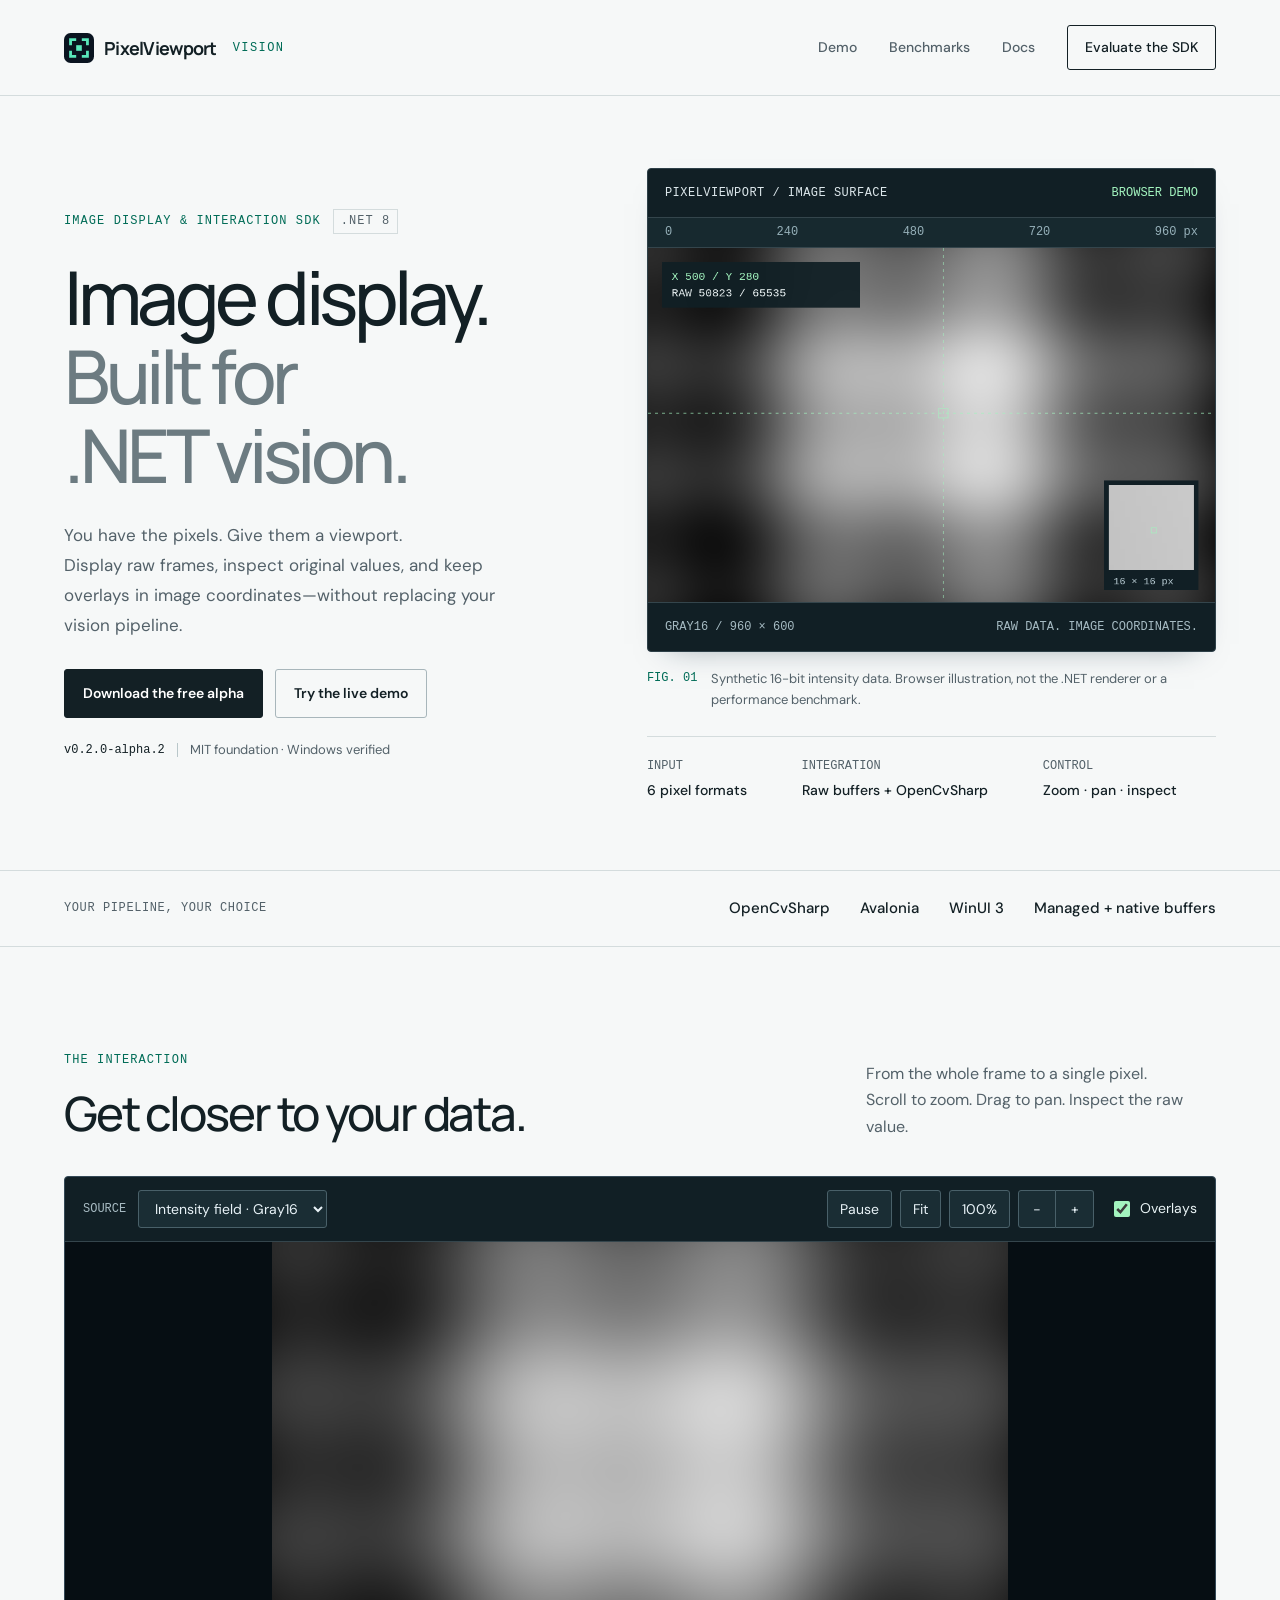
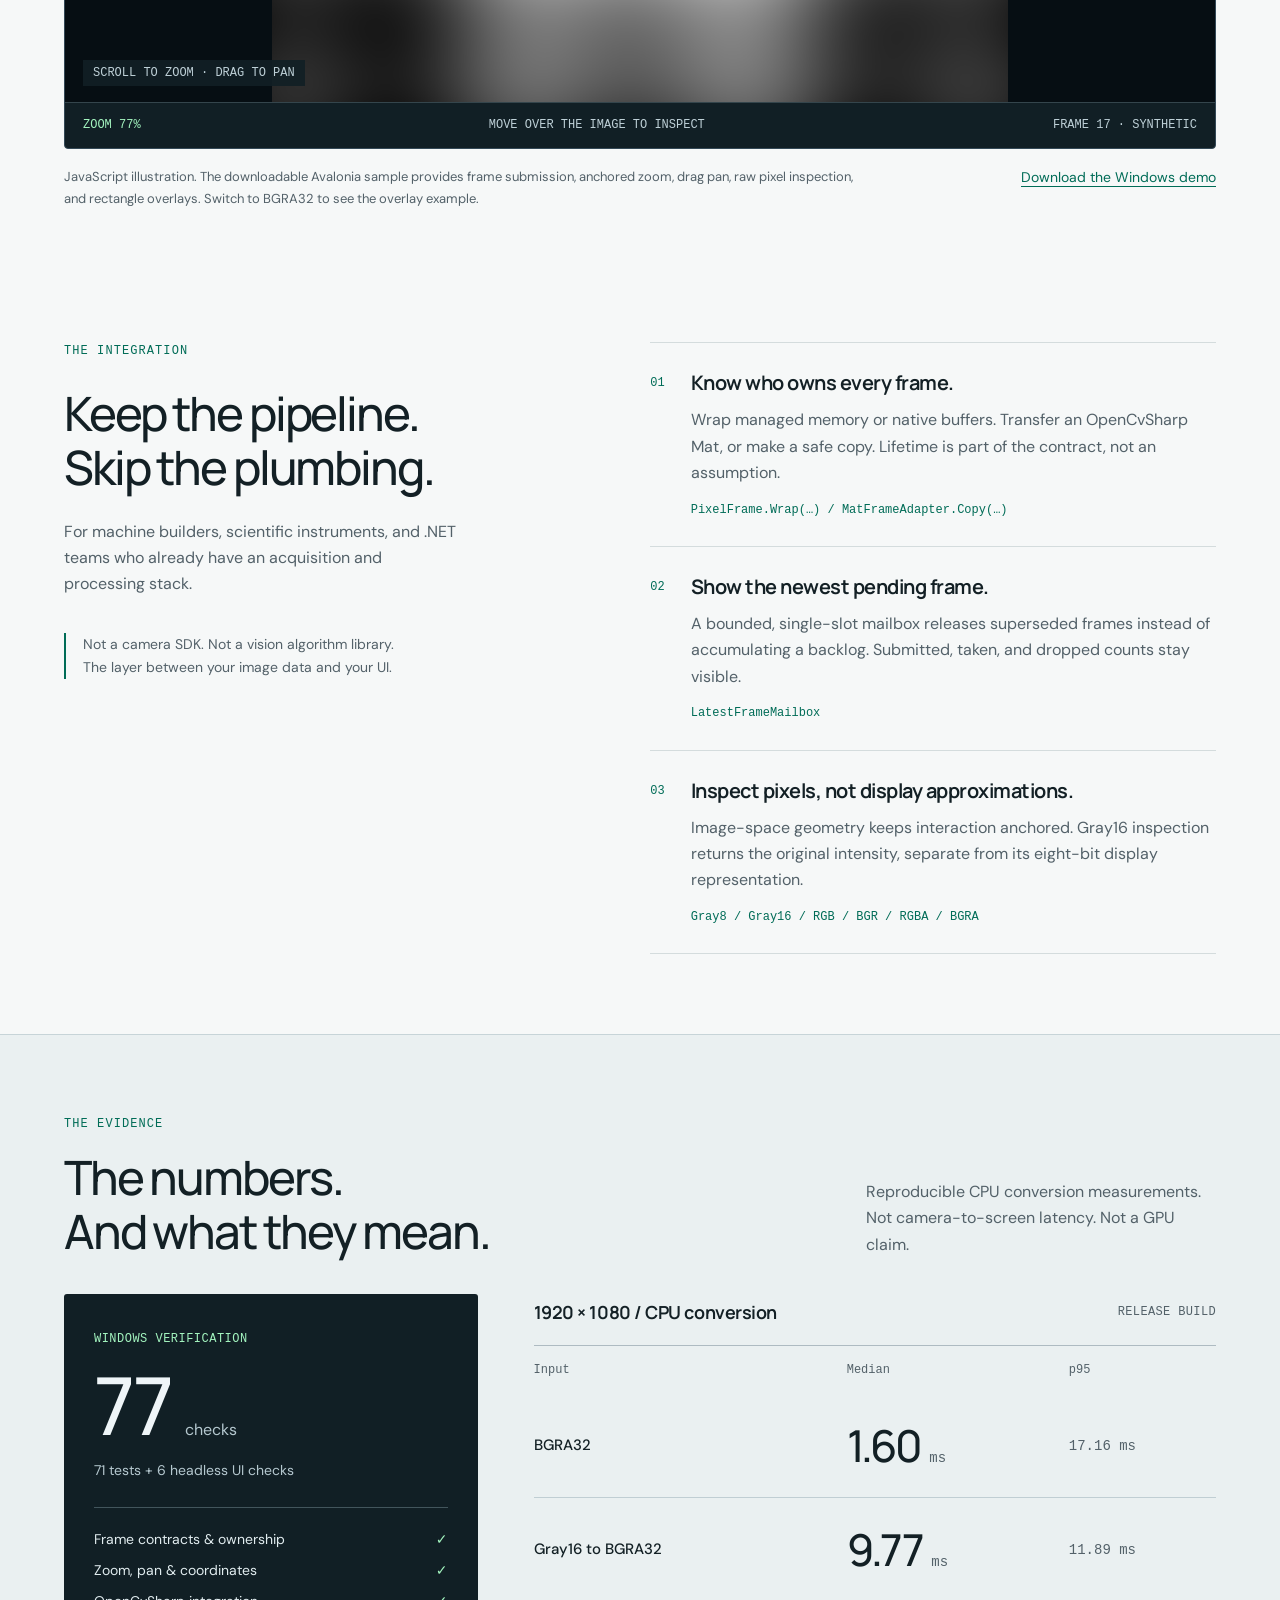
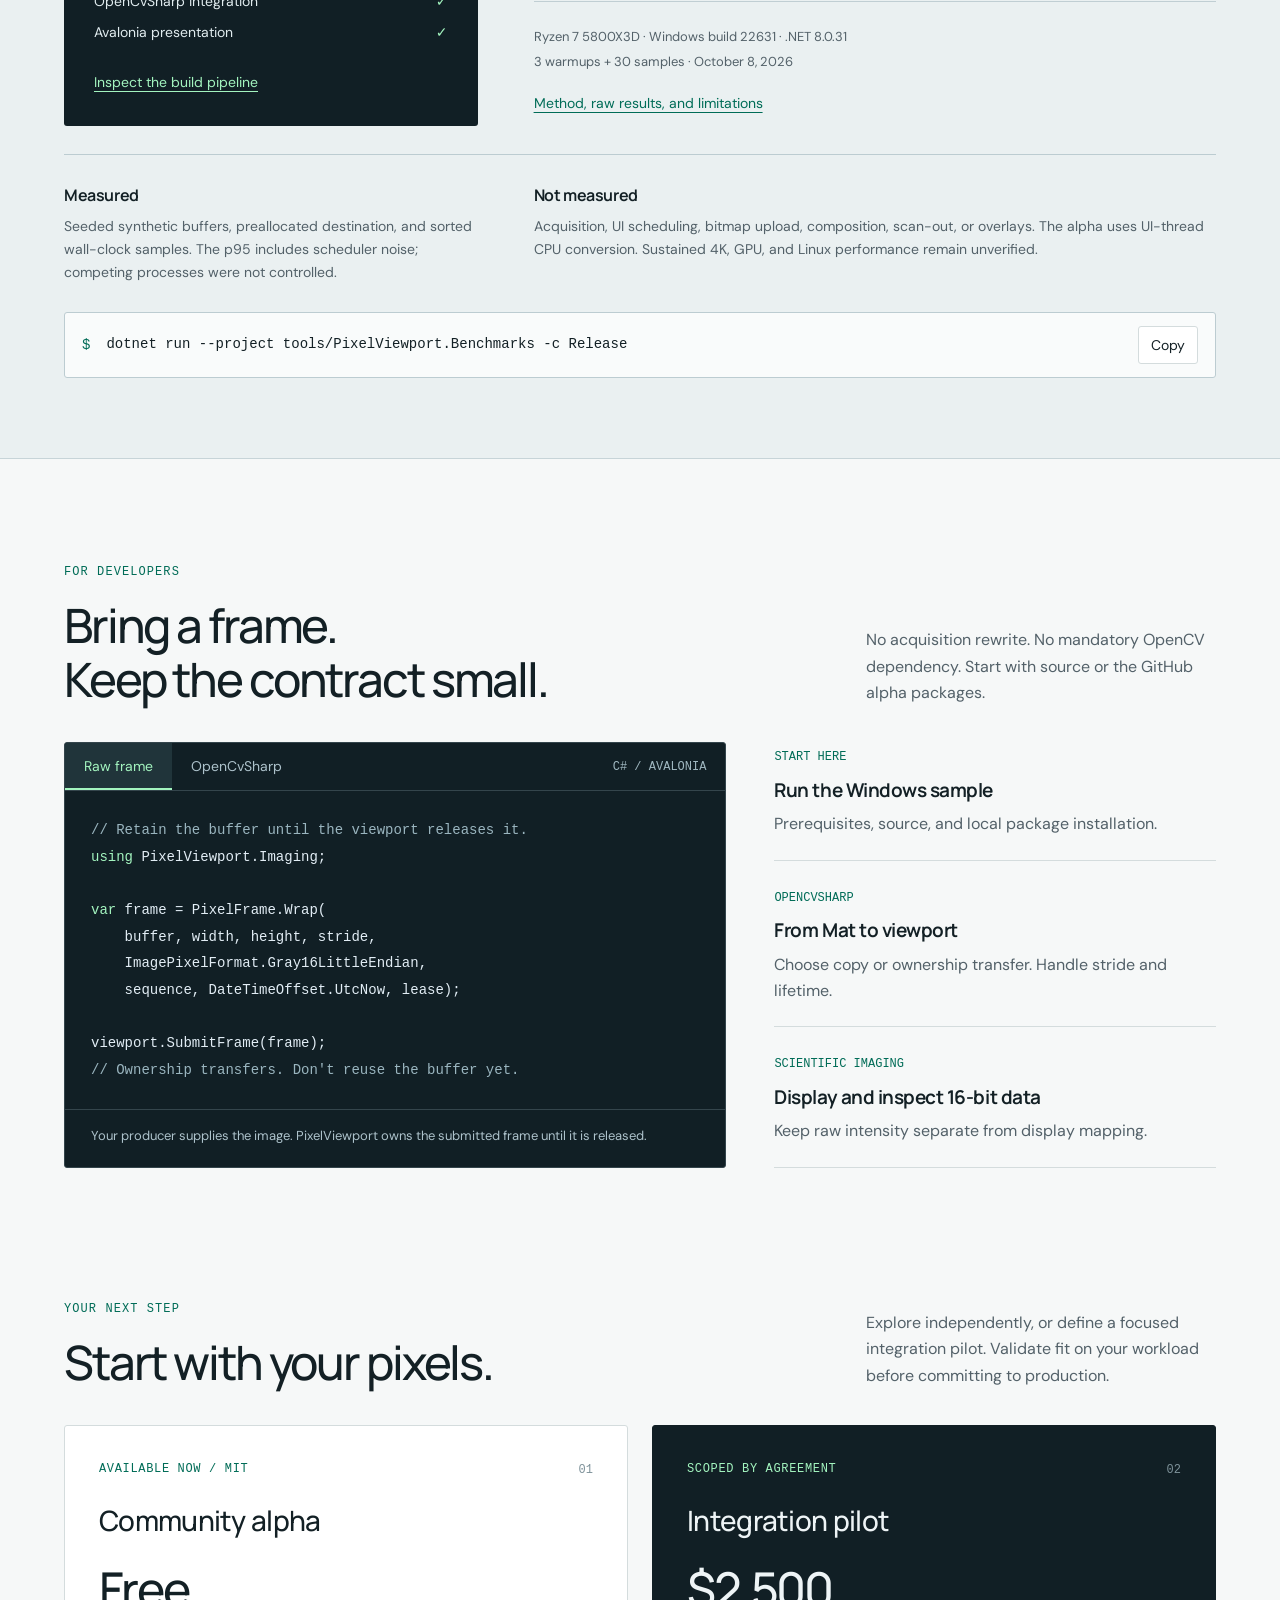
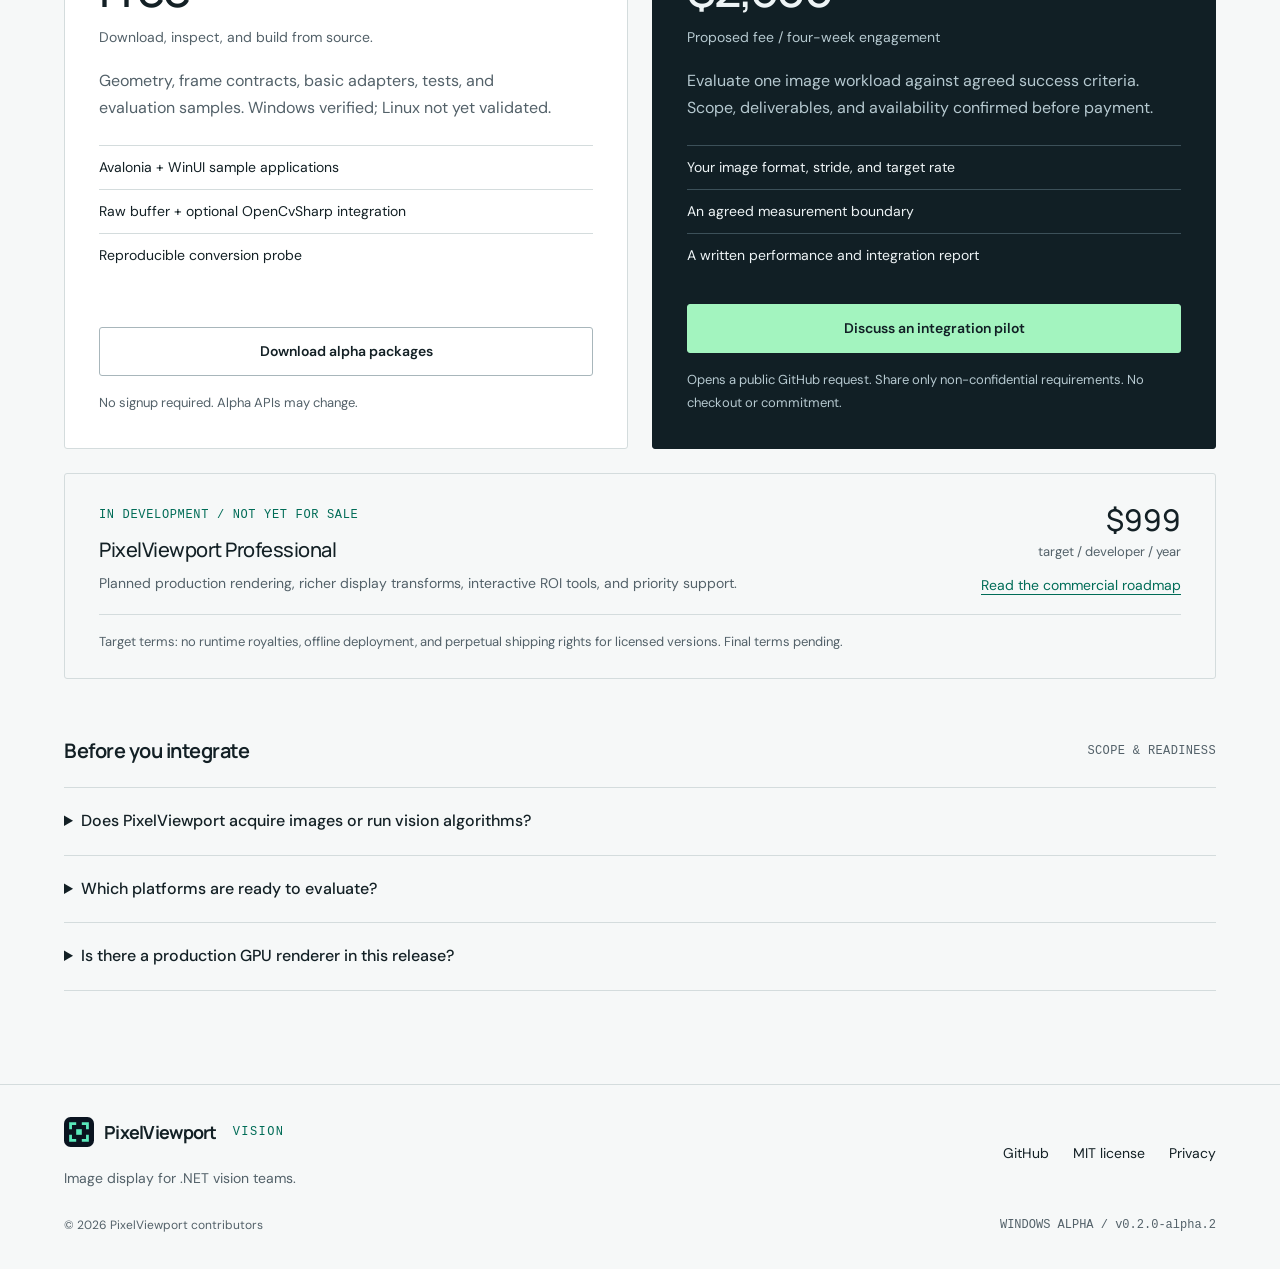
==== commit d4b87d18: "Ship compiled SDK documentation and self-contained Windows evaluation demo" ====
--- a/site/index.html
+++ b/site/index.html
@@ -8,22 +8,22 @@
 </head>
 <body>
 <a class="skip" href="#main">Skip to content</a>
-<header class="header wrap"><a class="brand" href="#" aria-label="PixelViewport Vision home"><img class="brand-mark" src="favicon.svg" alt="" width="30" height="30">PixelViewport<span class="brand-vision">VISION</span></a><nav aria-label="Main navigation"><a href="#playground">Demo</a><a href="#performance">Benchmarks</a><a href="#developers">Docs</a><a href="#evaluation" class="nav-cta">Evaluate the SDK</a></nav></header>
+<header class="header wrap"><a class="brand" href="#" aria-label="PixelViewport Vision home"><img class="brand-mark" src="favicon.svg" alt="" width="30" height="30">PixelViewport<span class="brand-vision">VISION</span></a><nav aria-label="Main navigation"><a href="#playground">Demo</a><a href="#performance">Benchmarks</a><a href="docs.html">Docs</a><a href="#evaluation" class="nav-cta">Evaluate the SDK</a></nav></header>
 <main id="main">
 <section class="hero wrap">
-  <div class="hero-copy"><div class="eyebrow">IMAGE DISPLAY &amp; INTERACTION SDK <span class="version">.NET 8</span></div><h1>Image display.<br><em>Built for<br>.NET vision.</em></h1><p class="lede">You have the pixels. Give them a viewport.<br>Display raw frames, inspect original values, and keep overlays in image coordinates—without replacing your vision pipeline.</p><div class="actions"><a class="button primary" href="https://github.com/TheEdster3/PixelViewport/releases/tag/v0.2.0-alpha.1">Download the free alpha</a><a class="button secondary" href="#playground">Try the live demo</a></div><div class="release-note"><span class="release-tag">v0.2.0-alpha.1</span><span>MIT foundation · Windows verified</span></div></div>
+  <div class="hero-copy"><div class="eyebrow">IMAGE DISPLAY &amp; INTERACTION SDK <span class="version">.NET 8</span></div><h1>Image display.<br><em>Built for<br>.NET vision.</em></h1><p class="lede">You have the pixels. Give them a viewport.<br>Display raw frames, inspect original values, and keep overlays in image coordinates—without replacing your vision pipeline.</p><div class="actions"><a class="button primary" href="https://github.com/TheEdster3/PixelViewport/releases/tag/v0.2.0-alpha.2">Download the free alpha</a><a class="button secondary" href="#playground">Try the live demo</a></div><div class="release-note"><span class="release-tag">v0.2.0-alpha.2</span><span>MIT foundation · Windows verified</span></div></div>
   <div class="hero-product"><div class="hero-instrument"><div class="instrument-top"><span class="instrument-title">PIXELVIEWPORT / IMAGE SURFACE</span><span class="instrument-badge">BROWSER DEMO</span></div><div class="instrument-coordinates" aria-hidden="true"><span>0</span><span>240</span><span>480</span><span>720</span><span>960 px</span></div><canvas id="hero-canvas" width="960" height="600" aria-label="Synthetic image data illustrating the viewport's display and overlay concepts"></canvas><div class="instrument-bottom"><span id="hero-format">GRAY16 / 960 × 600</span><span>RAW DATA. IMAGE COORDINATES.</span></div></div><div class="hero-caption"><span class="caption-index">FIG. 01</span><p>Synthetic 16-bit intensity data. Browser illustration, not the .NET renderer or a performance benchmark.</p></div><div class="hero-specs"><div><span>INPUT</span><strong>6 pixel formats</strong></div><div><span>INTEGRATION</span><strong>Raw buffers + OpenCvSharp</strong></div><div><span>CONTROL</span><strong>Zoom · pan · inspect</strong></div></div></div>
 </section>
 <div class="compatibility wrap"><span>YOUR PIPELINE, YOUR CHOICE</span><div><strong>OpenCvSharp</strong><strong>Avalonia</strong><strong>WinUI 3</strong><strong>Managed + native buffers</strong></div></div>
 
-<section id="playground" class="section wrap"><div class="section-heading"><div><div class="eyebrow">THE INTERACTION</div><h2>Get closer to your data.</h2></div><p>From the whole frame to a single pixel.<br>Scroll to zoom. Drag to pan. Inspect the raw value.</p></div><div class="playground"><div class="toolbar"><div class="source-control"><label for="source" class="toolbar-label">SOURCE</label><select id="source" aria-label="Synthetic image source"><option value="gray16">Intensity field · Gray16</option><option value="inspection">Inspection · BGRA32</option></select></div><div class="tool-actions"><button id="pause" type="button" aria-pressed="false">Pause</button><button id="fit" type="button">Fit</button><button id="actual" type="button">100%</button><div class="zoom-controls"><button id="minus" type="button" aria-label="Zoom out">−</button><button id="plus" type="button" aria-label="Zoom in">+</button></div><label class="check"><input id="overlays" type="checkbox" checked>Overlays</label></div></div><div class="canvas-shell"><canvas id="demo-canvas" tabindex="0" aria-label="Interactive synthetic viewport. Use plus and minus to zoom, arrow keys to pan, and F to fit."></canvas><span class="canvas-guide">SCROLL TO ZOOM · DRAG TO PAN</span></div><div class="readouts"><span id="zoom-readout">ZOOM —</span><span id="pixel-readout">MOVE OVER THE IMAGE TO INSPECT</span><span id="frame-readout">FRAME 0</span></div></div><div class="demo-footnote"><p>JavaScript illustration. The downloadable Avalonia sample provides frame submission, anchored zoom, drag pan, raw pixel inspection, and rectangle overlays. Switch to BGRA32 to see the overlay example.</p><a href="https://github.com/TheEdster3/PixelViewport/blob/main/docs/quickstart.md">Run the .NET sample</a></div></section>
+<section id="playground" class="section wrap"><div class="section-heading"><div><div class="eyebrow">THE INTERACTION</div><h2>Get closer to your data.</h2></div><p>From the whole frame to a single pixel.<br>Scroll to zoom. Drag to pan. Inspect the raw value.</p></div><div class="playground"><div class="toolbar"><div class="source-control"><label for="source" class="toolbar-label">SOURCE</label><select id="source" aria-label="Synthetic image source"><option value="gray16">Intensity field · Gray16</option><option value="inspection">Inspection · BGRA32</option></select></div><div class="tool-actions"><button id="pause" type="button" aria-pressed="false">Pause</button><button id="fit" type="button">Fit</button><button id="actual" type="button">100%</button><div class="zoom-controls"><button id="minus" type="button" aria-label="Zoom out">−</button><button id="plus" type="button" aria-label="Zoom in">+</button></div><label class="check"><input id="overlays" type="checkbox" checked>Overlays</label></div></div><div class="canvas-shell"><canvas id="demo-canvas" tabindex="0" aria-label="Interactive synthetic viewport. Use plus and minus to zoom, arrow keys to pan, and F to fit."></canvas><span class="canvas-guide">SCROLL TO ZOOM · DRAG TO PAN</span></div><div class="readouts"><span id="zoom-readout">ZOOM —</span><span id="pixel-readout">MOVE OVER THE IMAGE TO INSPECT</span><span id="frame-readout">FRAME 0</span></div></div><div class="demo-footnote"><p>JavaScript illustration. The downloadable Avalonia sample provides frame submission, anchored zoom, drag pan, raw pixel inspection, and rectangle overlays. Switch to BGRA32 to see the overlay example.</p><a href="demo.html">Download the Windows demo</a></div></section>
 
 <section class="section wrap foundation"><div class="foundation-intro"><div class="eyebrow">THE INTEGRATION</div><h2>Keep the pipeline.<br>Skip the plumbing.</h2><p>For machine builders, scientific instruments, and .NET teams who already have an acquisition and processing stack.</p><p class="foundation-boundary">Not a camera SDK. Not a vision algorithm library.<br>The layer between your image data and your UI.</p></div><div class="feature-list">
 <article><span class="feature-number">01</span><div><h3>Know who owns every frame.</h3><p>Wrap managed memory or native buffers. Transfer an OpenCvSharp Mat, or make a safe copy. Lifetime is part of the contract, not an assumption.</p><code>PixelFrame.Wrap(…) / MatFrameAdapter.Copy(…)</code></div></article>
 <article><span class="feature-number">02</span><div><h3>Show the newest pending frame.</h3><p>A bounded, single-slot mailbox releases superseded frames instead of accumulating a backlog. Submitted, taken, and dropped counts stay visible.</p><code>LatestFrameMailbox</code></div></article>
 <article><span class="feature-number">03</span><div><h3>Inspect pixels, not display approximations.</h3><p>Image-space geometry keeps interaction anchored. Gray16 inspection returns the original intensity, separate from its eight-bit display representation.</p><code>Gray8 / Gray16 / RGB / BGR / RGBA / BGRA</code></div></article></div></section>
 
-<section id="performance" class="section performance"><div class="wrap"><div class="section-heading"><div><div class="eyebrow">THE EVIDENCE</div><h2>The numbers.<br>And what they mean.</h2></div><p>Reproducible CPU conversion measurements.<br>Not camera-to-screen latency. Not a GPU claim.</p></div><div class="evidence-grid"><div class="verification"><span class="metric-label">WINDOWS VERIFICATION</span><strong>75<span>checks</span></strong><p>71 tests + 4 headless UI checks</p><div class="verification-lines"><span>Frame contracts &amp; ownership</span><span>Zoom, pan &amp; coordinates</span><span>OpenCvSharp integration</span><span>Avalonia presentation</span></div><a href="https://github.com/TheEdster3/PixelViewport/actions">Inspect the build pipeline</a></div><div class="measurement"><div class="measurement-heading"><h3>1920 × 1080 / CPU conversion</h3><span class="mono">RELEASE BUILD</span></div><table class="benchmark-table"><caption class="sr-only">CPU conversion benchmark median and 95th percentile in milliseconds</caption><thead><tr><th scope="col">Input</th><th scope="col">Median</th><th scope="col">p95</th></tr></thead><tbody><tr><th scope="row">BGRA32</th><td><strong>1.60</strong> ms</td><td>17.16 ms</td></tr><tr><th scope="row">Gray16 to BGRA32</th><td><strong>9.77</strong> ms</td><td>11.89 ms</td></tr></tbody></table><p class="measurement-machine">Ryzen 7 5800X3D · Windows build 22631 · .NET 8.0.31<br>3 warmups + 30 samples · October 8, 2026</p><a class="text-link" href="https://github.com/TheEdster3/PixelViewport/blob/main/docs/performance.md">Method, raw results, and limitations</a></div></div><div class="benchmark-details"><div><h3>Measured</h3><p>Seeded synthetic buffers, preallocated destination, and sorted wall-clock samples. The p95 includes scheduler noise; competing processes were not controlled.</p></div><div><h3>Not measured</h3><p>Acquisition, UI scheduling, bitmap upload, composition, scan-out, or overlays. The alpha uses UI-thread CPU conversion. Sustained 4K, GPU, and Linux performance remain unverified.</p></div></div><div class="command"><span class="command-prompt" aria-hidden="true">$</span><code>dotnet run --project tools/PixelViewport.Benchmarks -c Release</code><button type="button" data-copy="dotnet run --project tools/PixelViewport.Benchmarks -c Release">Copy</button></div></div></section>
+<section id="performance" class="section performance"><div class="wrap"><div class="section-heading"><div><div class="eyebrow">THE EVIDENCE</div><h2>The numbers.<br>And what they mean.</h2></div><p>Reproducible CPU conversion measurements.<br>Not camera-to-screen latency. Not a GPU claim.</p></div><div class="evidence-grid"><div class="verification"><span class="metric-label">WINDOWS VERIFICATION</span><strong>77<span>checks</span></strong><p>71 tests + 6 headless UI checks</p><div class="verification-lines"><span>Frame contracts &amp; ownership</span><span>Zoom, pan &amp; coordinates</span><span>OpenCvSharp integration</span><span>Avalonia presentation</span></div><a href="https://github.com/TheEdster3/PixelViewport/actions">Inspect the build pipeline</a></div><div class="measurement"><div class="measurement-heading"><h3>1920 × 1080 / CPU conversion</h3><span class="mono">RELEASE BUILD</span></div><table class="benchmark-table"><caption class="sr-only">CPU conversion benchmark median and 95th percentile in milliseconds</caption><thead><tr><th scope="col">Input</th><th scope="col">Median</th><th scope="col">p95</th></tr></thead><tbody><tr><th scope="row">BGRA32</th><td><strong>1.60</strong> ms</td><td>17.16 ms</td></tr><tr><th scope="row">Gray16 to BGRA32</th><td><strong>9.77</strong> ms</td><td>11.89 ms</td></tr></tbody></table><p class="measurement-machine">Ryzen 7 5800X3D · Windows build 22631 · .NET 8.0.31<br>3 warmups + 30 samples · October 8, 2026</p><a class="text-link" href="https://github.com/TheEdster3/PixelViewport/blob/main/docs/performance.md">Method, raw results, and limitations</a></div></div><div class="benchmark-details"><div><h3>Measured</h3><p>Seeded synthetic buffers, preallocated destination, and sorted wall-clock samples. The p95 includes scheduler noise; competing processes were not controlled.</p></div><div><h3>Not measured</h3><p>Acquisition, UI scheduling, bitmap upload, composition, scan-out, or overlays. The alpha uses UI-thread CPU conversion. Sustained 4K, GPU, and Linux performance remain unverified.</p></div></div><div class="command"><span class="command-prompt" aria-hidden="true">$</span><code>dotnet run --project tools/PixelViewport.Benchmarks -c Release</code><button type="button" data-copy="dotnet run --project tools/PixelViewport.Benchmarks -c Release">Copy</button></div></div></section>
 
 <section id="developers" class="section wrap"><div class="section-heading"><div><div class="eyebrow">FOR DEVELOPERS</div><h2>Bring a frame.<br>Keep the contract small.</h2></div><p>No acquisition rewrite. No mandatory OpenCV dependency. Start with source or the GitHub alpha packages.</p></div><div class="developer-grid"><div class="code-panel"><div class="code-tabs" role="tablist" aria-label="Integration examples"><button id="tab-raw" role="tab" aria-selected="true" aria-controls="code-raw">Raw frame</button><button id="tab-opencv" role="tab" aria-selected="false" aria-controls="code-opencv" tabindex="-1">OpenCvSharp</button><span class="code-language">C# / AVALONIA</span></div><pre id="code-raw" role="tabpanel" aria-labelledby="tab-raw"><code><span class="syntax-comment">// Retain the buffer until the viewport releases it.</span>
 <span class="syntax-keyword">using</span> PixelViewport.Imaging;
@@ -42,10 +42,10 @@
 
 <span class="syntax-comment">// The viewport owns and eventually disposes Mat.
 // Use Copy(result) if the caller needs to retain it.
-// Supply a matching native OpenCV runtime.</span></code></pre><div class="code-note">Your producer supplies the image. PixelViewport owns the submitted frame until it is released.</div></div><div class="guides"><a href="https://github.com/TheEdster3/PixelViewport/blob/main/docs/quickstart.md"><span class="guide-type">START HERE</span><h3>Run the Windows sample</h3><p>Prerequisites, source, and local package installation.</p></a><a href="opencv.html"><span class="guide-type">OPENCVSHARP</span><h3>From Mat to viewport</h3><p>Choose copy or ownership transfer. Handle stride and lifetime.</p></a><a href="gray16.html"><span class="guide-type">SCIENTIFIC IMAGING</span><h3>Display and inspect 16-bit data</h3><p>Keep raw intensity separate from display mapping.</p></a></div></div></section>
+// Supply a matching native OpenCV runtime.</span></code></pre><div class="code-note">Your producer supplies the image. PixelViewport owns the submitted frame until it is released.</div></div><div class="guides"><a href="quickstart.html"><span class="guide-type">START HERE</span><h3>Run the Windows sample</h3><p>Prerequisites, source, and local package installation.</p></a><a href="opencv.html"><span class="guide-type">OPENCVSHARP</span><h3>From Mat to viewport</h3><p>Choose copy or ownership transfer. Handle stride and lifetime.</p></a><a href="gray16.html"><span class="guide-type">SCIENTIFIC IMAGING</span><h3>Display and inspect 16-bit data</h3><p>Keep raw intensity separate from display mapping.</p></a></div></div></section>
 
 <section id="evaluation" class="section wrap evaluation"><div class="section-heading"><div><div class="eyebrow">YOUR NEXT STEP</div><h2>Start with your pixels.</h2></div><p>Explore independently, or define a focused integration pilot. Validate fit on your workload before committing to production.</p></div><div class="offer-grid">
-<article class="offer"><div class="offer-top"><span class="label">AVAILABLE NOW / MIT</span><span class="offer-index">01</span></div><h3>Community alpha</h3><div class="price">Free<span>Download, inspect, and build from source.</span></div><p>Geometry, frame contracts, basic adapters, tests, and evaluation samples. Windows verified; Linux not yet validated.</p><ul class="offer-points"><li>Avalonia + WinUI sample applications</li><li>Raw buffer + optional OpenCvSharp integration</li><li>Reproducible conversion probe</li></ul><a class="button secondary" href="https://github.com/TheEdster3/PixelViewport/releases/tag/v0.2.0-alpha.1">Download alpha packages</a><p class="fine">No signup required. Alpha APIs may change.</p></article>
+<article class="offer"><div class="offer-top"><span class="label">AVAILABLE NOW / MIT</span><span class="offer-index">01</span></div><h3>Community alpha</h3><div class="price">Free<span>Download, inspect, and build from source.</span></div><p>Geometry, frame contracts, basic adapters, tests, and evaluation samples. Windows verified; Linux not yet validated.</p><ul class="offer-points"><li>Avalonia + WinUI sample applications</li><li>Raw buffer + optional OpenCvSharp integration</li><li>Reproducible conversion probe</li></ul><a class="button secondary" href="https://github.com/TheEdster3/PixelViewport/releases/tag/v0.2.0-alpha.2">Download alpha packages</a><p class="fine">No signup required. Alpha APIs may change.</p></article>
 <article class="offer featured"><div class="offer-top"><span class="label">SCOPED BY AGREEMENT</span><span class="offer-index">02</span></div><h3>Integration pilot</h3><div class="price">$2,500<span>Proposed fee / four-week engagement</span></div><p>Evaluate one image workload against agreed success criteria. Scope, deliverables, and availability confirmed before payment.</p><ul class="offer-points"><li>Your image format, stride, and target rate</li><li>An agreed measurement boundary</li><li>A written performance and integration report</li></ul><a class="button primary" href="https://github.com/TheEdster3/PixelViewport/issues/new?template=evaluation.yml">Discuss an integration pilot</a><p class="fine">Opens a public GitHub request. Share only non-confidential requirements. No checkout or commitment.</p></article></div>
 <div class="roadmap-offer"><div><span class="label">IN DEVELOPMENT / NOT YET FOR SALE</span><h3>PixelViewport Professional</h3><p>Planned production rendering, richer display transforms, interactive ROI tools, and priority support.</p></div><div><span class="roadmap-price">$999<span>target / developer / year</span></span><a class="text-link" href="https://github.com/TheEdster3/PixelViewport/blob/main/docs/product.md">Read the commercial roadmap</a></div><p class="roadmap-terms">Target terms: no runtime royalties, offline deployment, and perpetual shipping rights for licensed versions. Final terms pending.</p></div>
 <div class="faq-heading"><h3>Before you integrate</h3><span class="mono">SCOPE &amp; READINESS</span></div>
@@ -54,6 +54,6 @@
 <details class="faq"><summary>Is there a production GPU renderer in this release?</summary><p>No. The current Avalonia path performs CPU conversion on the UI thread and presents a WriteableBitmap. Production GPU/zero-copy rendering is commercial roadmap work.</p></details>
 </section>
 </main>
-<footer class="footer wrap"><div><a class="brand" href="#"><img class="brand-mark" src="favicon.svg" alt="" width="30" height="30">PixelViewport<span class="brand-vision">VISION</span></a><p>Image display for .NET vision teams.</p></div><div class="footer-links"><a href="https://github.com/TheEdster3/PixelViewport">GitHub</a><a href="https://github.com/TheEdster3/PixelViewport/blob/main/LICENSE">MIT license</a><a href="privacy.html">Privacy</a></div><small>© 2026 PixelViewport contributors</small><small class="footer-version">WINDOWS ALPHA / v0.2.0-alpha.1</small></footer>
+<footer class="footer wrap"><div><a class="brand" href="#"><img class="brand-mark" src="favicon.svg" alt="" width="30" height="30">PixelViewport<span class="brand-vision">VISION</span></a><p>Image display for .NET vision teams.</p></div><div class="footer-links"><a href="https://github.com/TheEdster3/PixelViewport">GitHub</a><a href="https://github.com/TheEdster3/PixelViewport/blob/main/LICENSE">MIT license</a><a href="privacy.html">Privacy</a></div><small>© 2026 PixelViewport contributors</small><small class="footer-version">WINDOWS ALPHA / v0.2.0-alpha.2</small></footer>
 <div id="copy-status" class="sr-only" role="status" aria-live="polite"></div>
 </body></html>
